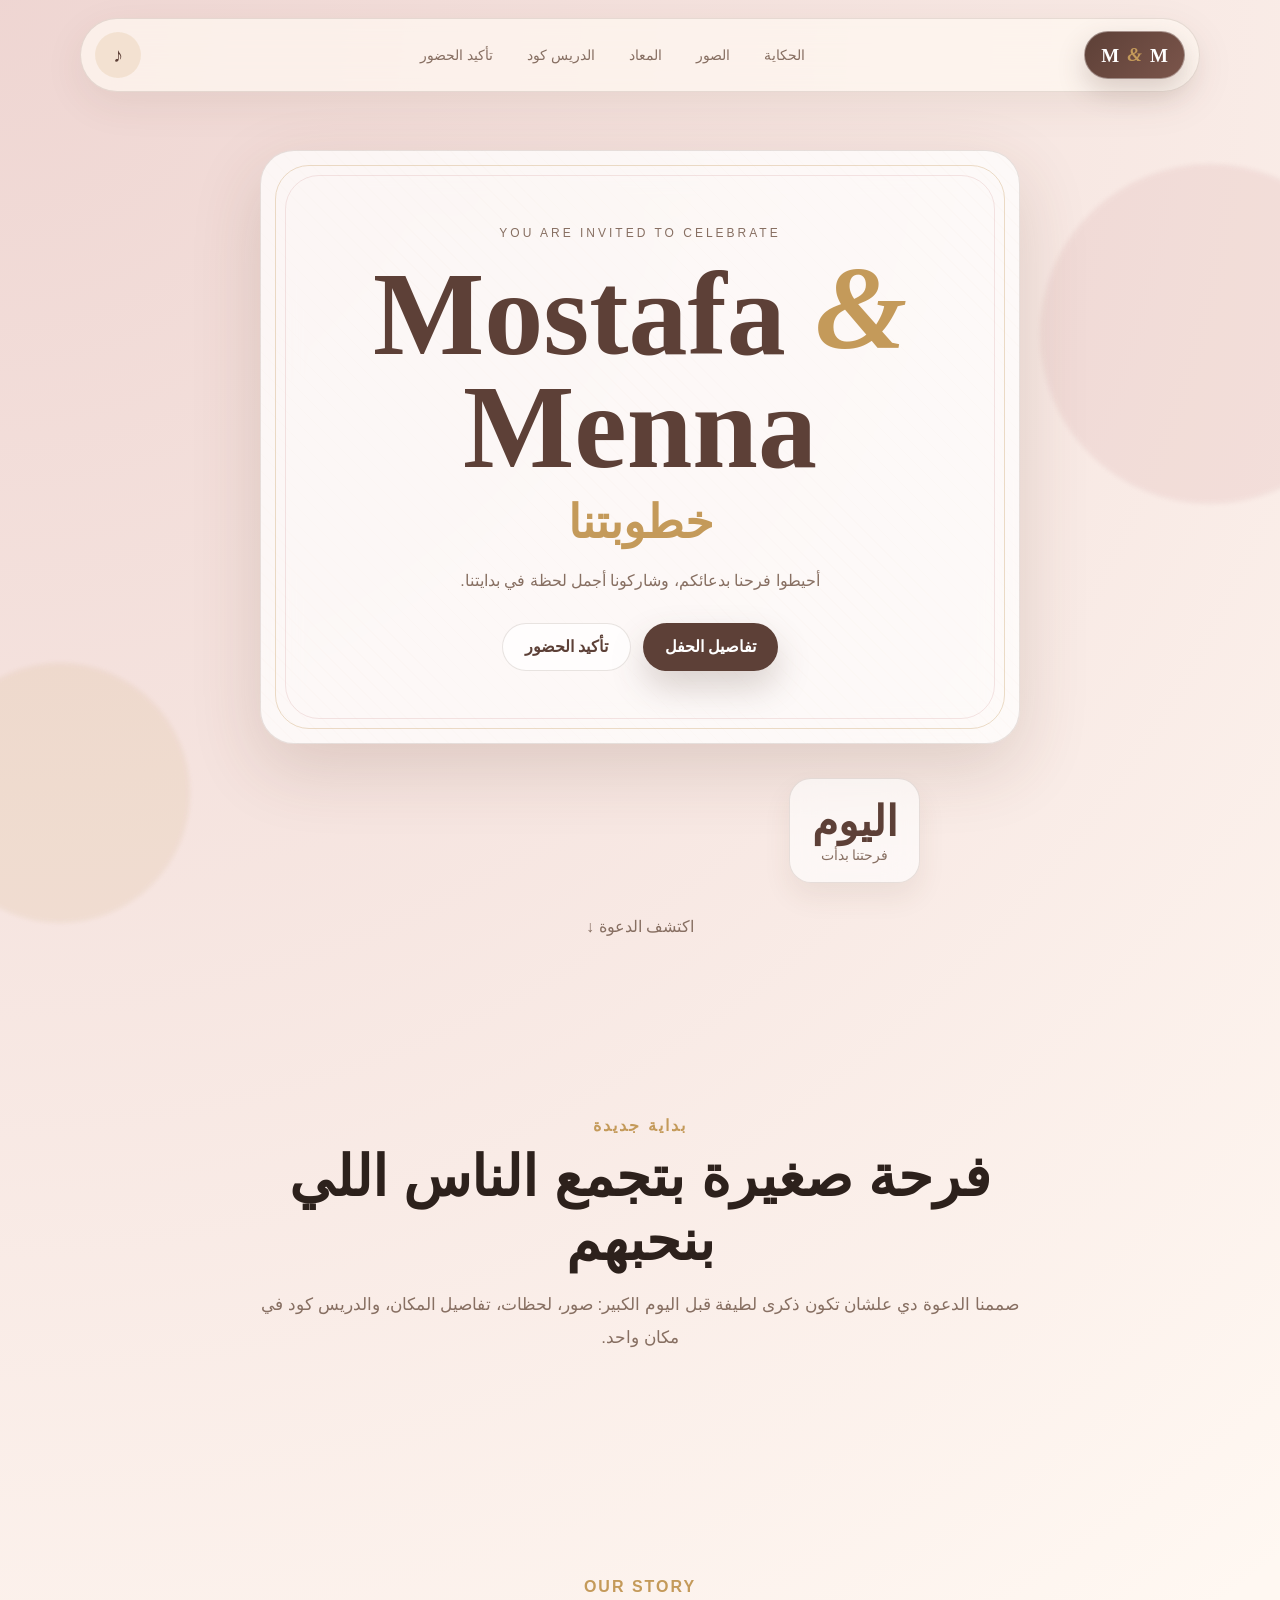
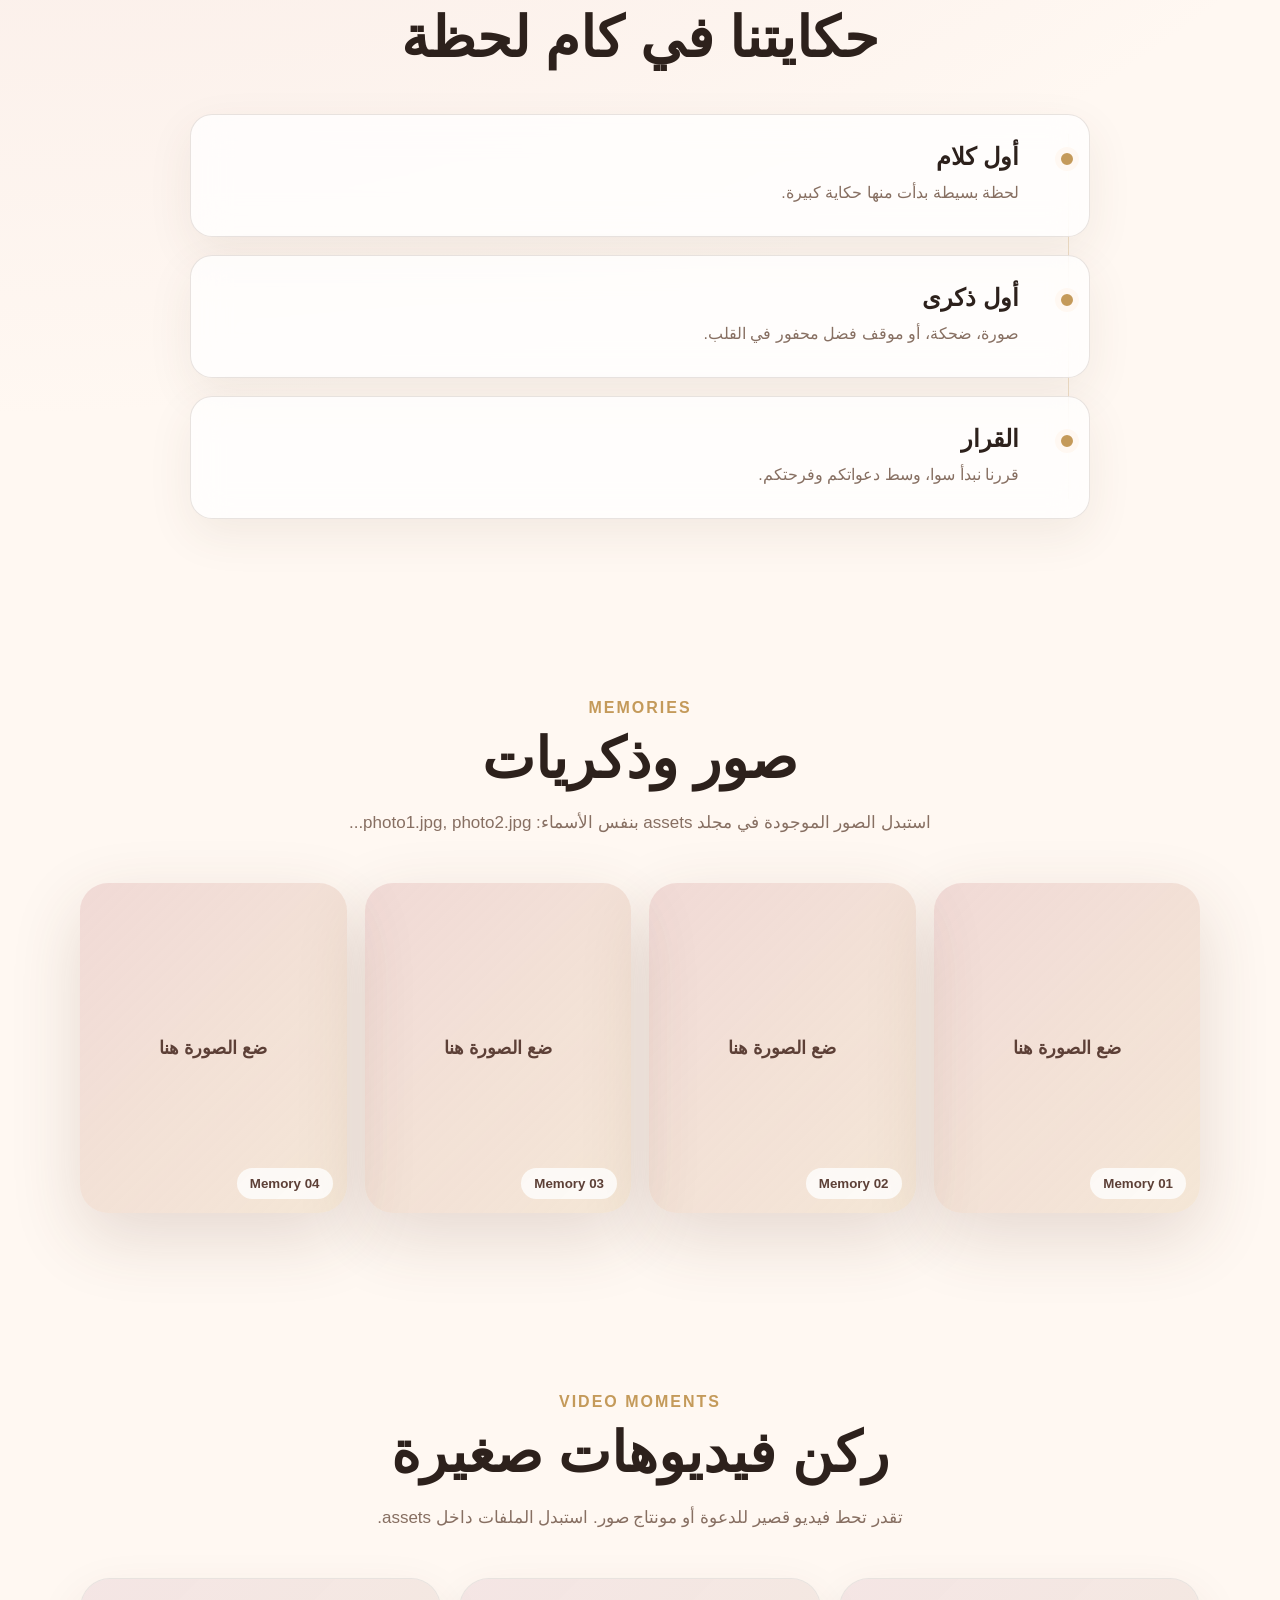
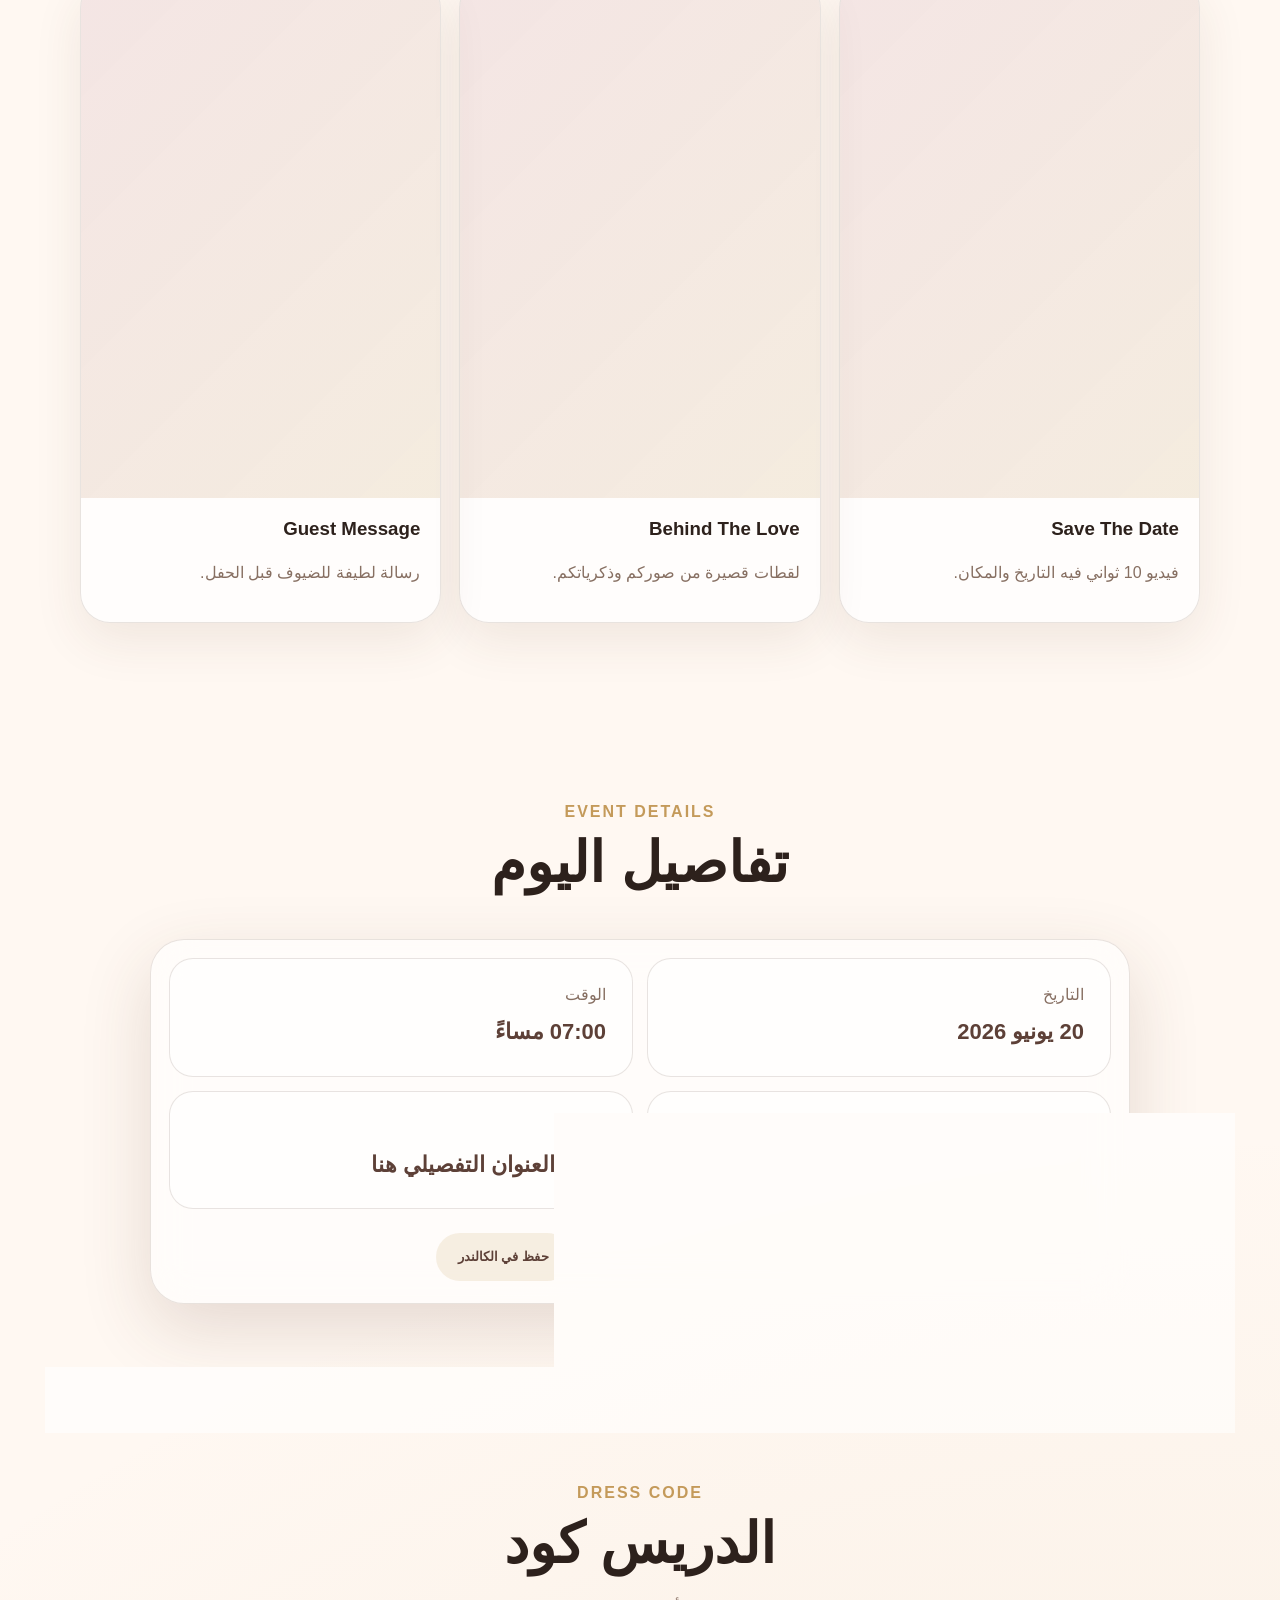
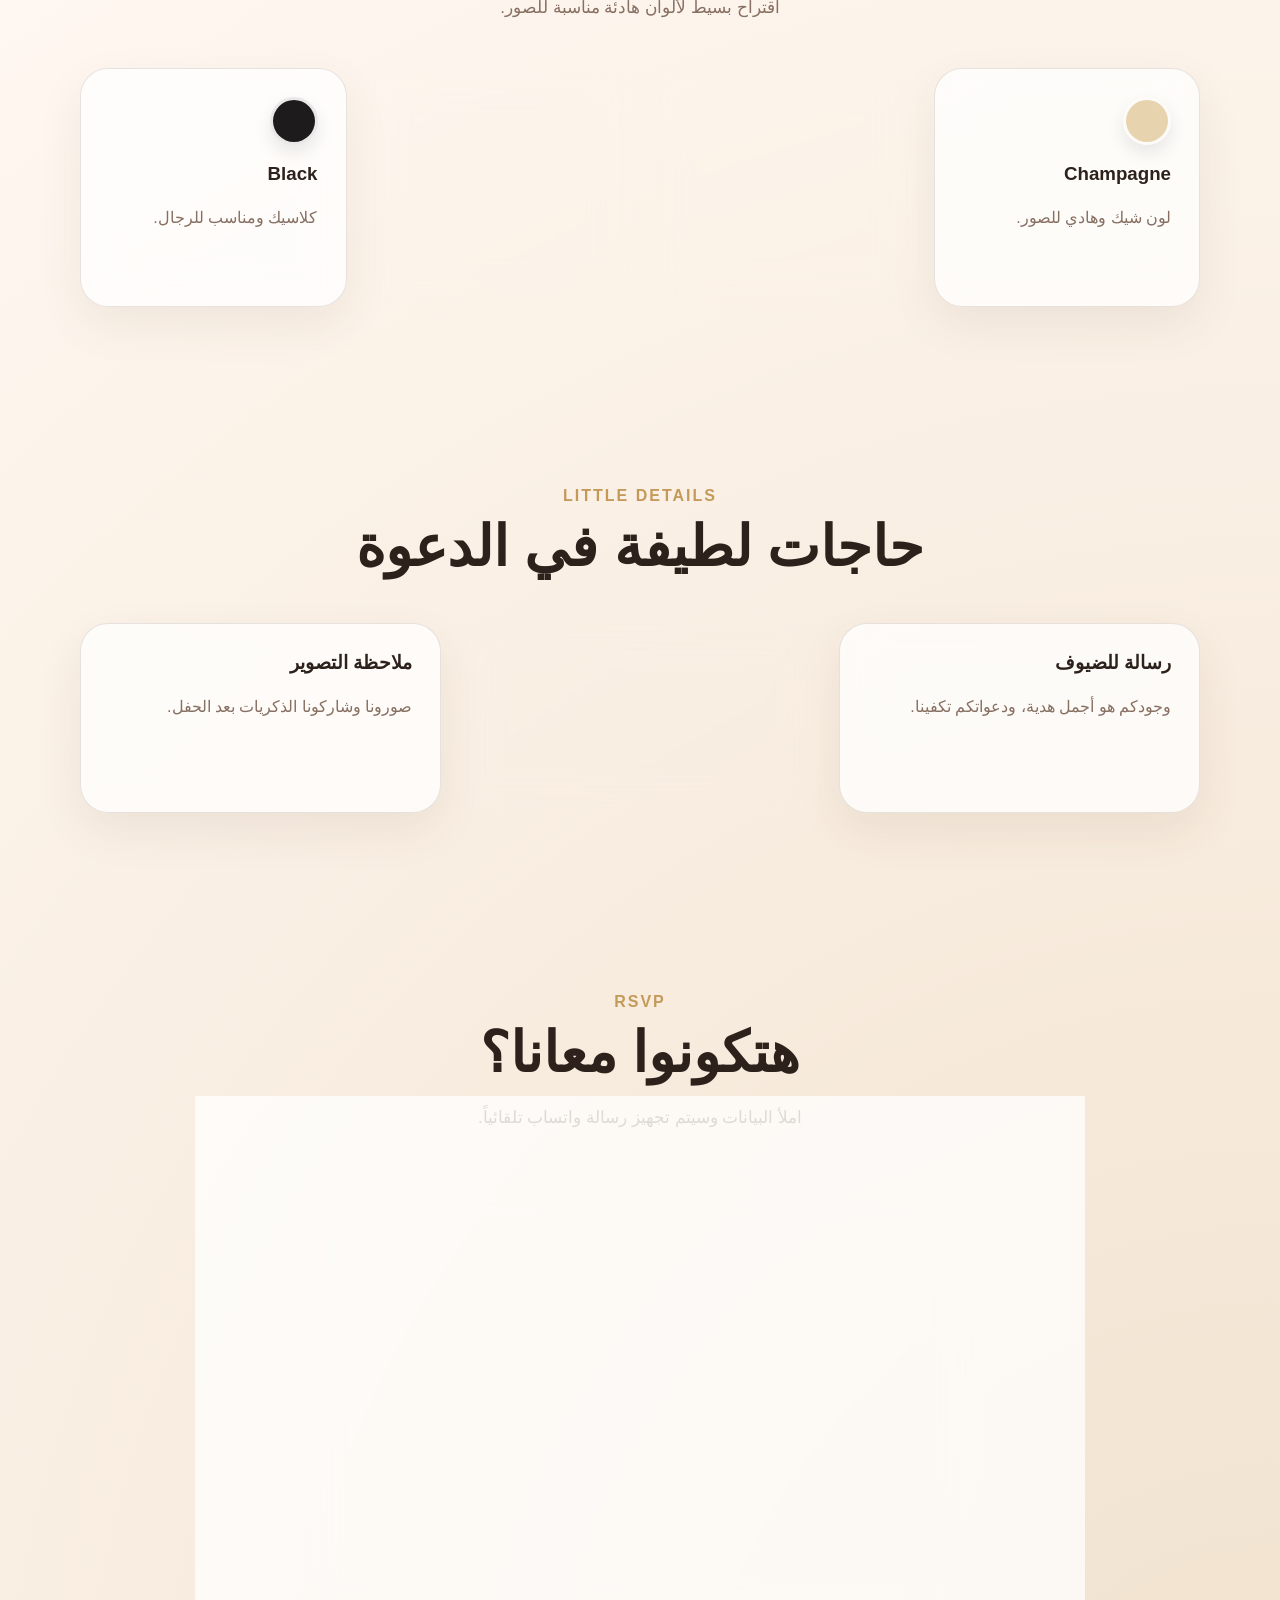
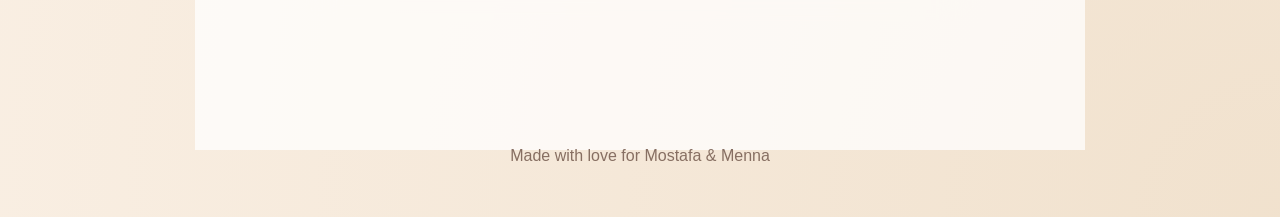
==== index.html @ 4465d6d7 "Upload engagement invitation website" ====
<!DOCTYPE html>
<html lang="ar" dir="rtl">
<head>
  <meta charset="UTF-8" />
  <meta name="viewport" content="width=device-width, initial-scale=1.0" />
  <title>دعوة خطوبة | Mostafa & Menna</title>
  <meta name="description" content="دعوة خطوبة Mostafa & Menna - شاركونا فرحتنا" />
  <link rel="stylesheet" href="style.css" />
</head>

<body>
  <div class="cursor-glow" id="cursorGlow"></div>

  <!-- Preloader -->
  <div class="preloader" id="preloader">
    <div class="ring-loader"></div>
    <p>بنجهّز الدعوة...</p>
  </div>

  <!-- Audio -->
  <audio id="bgMusic" loop>
    <source src="assets/music.mp3" type="audio/mpeg" />
  </audio>

  <!-- Floating petals/hearts container -->
  <div class="float-layer" id="floatLayer" aria-hidden="true"></div>

  <!-- Sticky Navigation -->
  <header class="topbar" id="topbar">
    <a href="#home" class="brand" aria-label="Mostafa and Menna">
      <span class="brand-initial">M</span>
      <span class="brand-amp">&</span>
      <span class="brand-initial">M</span>
    </a>
    <nav>
      <a href="#story">الحكاية</a>
      <a href="#gallery">الصور</a>
      <a href="#details">المعاد</a>
      <a href="#dress">الدريس كود</a>
      <a href="#rsvp">تأكيد الحضور</a>
    </nav>
    <button class="music-btn" id="musicBtn" title="تشغيل / إيقاف الموسيقى">♪</button>
  </header>

  <!-- Hero -->
  <main>
    <section class="hero section" id="home">
      <div class="hero-bg-orb orb-1"></div>
      <div class="hero-bg-orb orb-2"></div>

      <div class="envelope-card reveal">
        <div class="envelope-flap"></div>
        <div class="invitation-card">
          <span class="mini-label">You are invited to celebrate</span>
          <h1>
            <span>Mostafa</span>
            <em>&</em>
            <span>Menna</span>
          </h1>
          <p class="arabic-title">خطوبتنا</p>
          <p class="hero-text">أحيطوا فرحنا بدعائكم، وشاركونا أجمل لحظة في بدايتنا.</p>

          <div class="hero-actions">
            <a href="#details" class="btn primary">تفاصيل الحفل</a>
            <a href="#rsvp" class="btn ghost">تأكيد الحضور</a>
          </div>
        </div>
      </div>

      <div class="countdown reveal" id="countdown" aria-label="العد التنازلي">
        <div><strong id="days">00</strong><span>يوم</span></div>
        <div><strong id="hours">00</strong><span>ساعة</span></div>
        <div><strong id="minutes">00</strong><span>دقيقة</span></div>
        <div><strong id="seconds">00</strong><span>ثانية</span></div>
      </div>

      <a href="#story" class="scroll-down">اكتشف الدعوة ↓</a>
    </section>

    <!-- Intro -->
    <section class="section intro">
      <div class="section-head reveal">
        <span class="eyebrow">بداية جديدة</span>
        <h2>فرحة صغيرة بتجمع الناس اللي بنحبهم</h2>
        <p>
          صممنا الدعوة دي علشان تكون ذكرى لطيفة قبل اليوم الكبير:
          صور، لحظات، تفاصيل المكان، والدريس كود في مكان واحد.
        </p>
      </div>
    </section>

    <!-- Story Timeline -->
    <section class="section story" id="story">
      <div class="section-head reveal">
        <span class="eyebrow">Our Story</span>
        <h2>حكايتنا في كام لحظة</h2>
      </div>

      <div class="timeline">
        <article class="timeline-item reveal">
          <span class="dot"></span>
          <h3>أول كلام</h3>
          <p>لحظة بسيطة بدأت منها حكاية كبيرة.</p>
        </article>
        <article class="timeline-item reveal">
          <span class="dot"></span>
          <h3>أول ذكرى</h3>
          <p>صورة، ضحكة، أو موقف فضل محفور في القلب.</p>
        </article>
        <article class="timeline-item reveal">
          <span class="dot"></span>
          <h3>القرار</h3>
          <p>قررنا نبدأ سوا، وسط دعواتكم وفرحتكم.</p>
        </article>
      </div>
    </section>

    <!-- Gallery -->
    <section class="section gallery-section" id="gallery">
      <div class="section-head reveal">
        <span class="eyebrow">Memories</span>
        <h2>صور وذكريات</h2>
        <p>استبدل الصور الموجودة في مجلد assets بنفس الأسماء: photo1.jpg, photo2.jpg...</p>
      </div>

      <div class="gallery-grid">
        <button class="photo-card reveal" data-img="assets/photo1.jpg">
          <img src="assets/photo1.jpg" alt="ذكرى 1" onerror="this.parentElement.classList.add('missing-img')" />
          <span>Memory 01</span>
        </button>
        <button class="photo-card reveal" data-img="assets/photo2.jpg">
          <img src="assets/photo2.jpg" alt="ذكرى 2" onerror="this.parentElement.classList.add('missing-img')" />
          <span>Memory 02</span>
        </button>
        <button class="photo-card reveal" data-img="assets/photo3.jpg">
          <img src="assets/photo3.jpg" alt="ذكرى 3" onerror="this.parentElement.classList.add('missing-img')" />
          <span>Memory 03</span>
        </button>
        <button class="photo-card reveal" data-img="assets/photo4.jpg">
          <img src="assets/photo4.jpg" alt="ذكرى 4" onerror="this.parentElement.classList.add('missing-img')" />
          <span>Memory 04</span>
        </button>
      </div>
    </section>

    <!-- Video / Reels Ideas -->
    <section class="section reels" id="reels">
      <div class="section-head reveal">
        <span class="eyebrow">Video Moments</span>
        <h2>ركن فيديوهات صغيرة</h2>
        <p>تقدر تحط فيديو قصير للدعوة أو مونتاج صور. استبدل الملفات داخل assets.</p>
      </div>

      <div class="reel-grid">
        <div class="reel-card reveal">
          <video muted loop playsinline poster="assets/video-cover1.jpg">
            <source src="assets/video1.mp4" type="video/mp4" />
          </video>
          <div>
            <h3>Save The Date</h3>
            <p>فيديو 10 ثواني فيه التاريخ والمكان.</p>
          </div>
        </div>

        <div class="reel-card reveal">
          <video muted loop playsinline poster="assets/video-cover2.jpg">
            <source src="assets/video2.mp4" type="video/mp4" />
          </video>
          <div>
            <h3>Behind The Love</h3>
            <p>لقطات قصيرة من صوركم وذكرياتكم.</p>
          </div>
        </div>

        <div class="reel-card reveal">
          <video muted loop playsinline poster="assets/video-cover3.jpg">
            <source src="assets/video3.mp4" type="video/mp4" />
          </video>
          <div>
            <h3>Guest Message</h3>
            <p>رسالة لطيفة للضيوف قبل الحفل.</p>
          </div>
        </div>
      </div>
    </section>

    <!-- Details -->
    <section class="section details" id="details">
      <div class="section-head reveal">
        <span class="eyebrow">Event Details</span>
        <h2>تفاصيل اليوم</h2>
      </div>

      <div class="details-card reveal">
        <div class="detail-box">
          <span>التاريخ</span>
          <strong id="eventDateText">20 يونيو 2026</strong>
        </div>
        <div class="detail-box">
          <span>الوقت</span>
          <strong id="eventTimeText">07:00 مساءً</strong>
        </div>
        <div class="detail-box">
          <span>المكان</span>
          <strong id="venueText">اكتب اسم القاعة هنا</strong>
        </div>
        <div class="detail-box">
          <span>العنوان</span>
          <strong id="addressText">اكتب العنوان التفصيلي هنا</strong>
        </div>

        <div class="details-actions">
          <a class="btn primary" id="mapBtn" href="#" target="_blank" rel="noopener">افتح اللوكيشن</a>
          <button class="btn ghost" id="copyAddressBtn">نسخ العنوان</button>
          <button class="btn soft" id="calendarBtn">حفظ في الكالندر</button>
        </div>
      </div>
    </section>

    <!-- Dress Code -->
    <section class="section dress" id="dress">
      <div class="section-head reveal">
        <span class="eyebrow">Dress Code</span>
        <h2>الدريس كود</h2>
        <p>اقتراح بسيط لألوان هادئة مناسبة للصور.</p>
      </div>

      <div class="dress-grid">
        <article class="dress-card reveal">
          <span class="color-dot champagne"></span>
          <h3>Champagne</h3>
          <p>لون شيك وهادي للصور.</p>
        </article>
        <article class="dress-card reveal">
          <span class="color-dot beige"></span>
          <h3>Beige</h3>
          <p>اختيار آمن ومناسب للنهار والليل.</p>
        </article>
        <article class="dress-card reveal">
          <span class="color-dot olive"></span>
          <h3>Olive</h3>
          <p>لمسة مختلفة وراقية.</p>
        </article>
        <article class="dress-card reveal">
          <span class="color-dot black"></span>
          <h3>Black</h3>
          <p>كلاسيك ومناسب للرجال.</p>
        </article>
      </div>
    </section>

    <!-- Extra Features -->
    <section class="section features">
      <div class="section-head reveal">
        <span class="eyebrow">Little Details</span>
        <h2>حاجات لطيفة في الدعوة</h2>
      </div>

      <div class="feature-grid">
        <article class="feature-card reveal">
          <h3>رسالة للضيوف</h3>
          <p>وجودكم هو أجمل هدية، ودعواتكم تكفينا.</p>
        </article>
        <article class="feature-card reveal">
          <h3>هاشتاج اليوم</h3>
          <p>#Mostafa_Menna_Engagement</p>
        </article>
        <article class="feature-card reveal">
          <h3>ملاحظة التصوير</h3>
          <p>صورونا وشاركونا الذكريات بعد الحفل.</p>
        </article>
      </div>
    </section>

    <!-- RSVP -->
    <section class="section rsvp" id="rsvp">
      <div class="section-head reveal">
        <span class="eyebrow">RSVP</span>
        <h2>هتكونوا معانا؟</h2>
        <p>املأ البيانات وسيتم تجهيز رسالة واتساب تلقائياً.</p>
      </div>

      <form class="rsvp-form reveal" id="rsvpForm">
        <label>
          الاسم
          <input type="text" id="guestName" placeholder="اكتب اسمك" required />
        </label>

        <label>
          عدد الحضور
          <select id="guestCount">
            <option value="1">1 شخص</option>
            <option value="2">2 أشخاص</option>
            <option value="3">3 أشخاص</option>
            <option value="4">4 أشخاص</option>
            <option value="5">5 أشخاص</option>
          </select>
        </label>

        <label>
          رسالة قصيرة
          <textarea id="guestNote" placeholder="اكتب تهنئة أو ملاحظة بسيطة"></textarea>
        </label>

        <button class="btn primary wide" type="submit">تأكيد الحضور على واتساب</button>
      </form>
    </section>
  </main>

  <!-- Lightbox -->
  <div class="lightbox" id="lightbox">
    <button class="close-lightbox" id="closeLightbox">×</button>
    <img id="lightboxImg" src="" alt="صورة مكبرة" />
  </div>

  <footer>
    <p>Made with love for Mostafa & Menna</p>
  </footer>

  <script src="script.js"></script>
</body>
</html>
---- style.css ----
/* =========
  Engagement Invitation Website
  Edit colors from :root
========= */

:root {
  --bg: #fff8f2;
  --paper: rgba(255, 255, 255, 0.74);
  --paper-solid: #ffffff;
  --text: #2d211c;
  --muted: #876f62;
  --gold: #c49a5a;
  --rose: #d8a6a6;
  --deep: #5d4037;
  --line: rgba(93, 64, 55, 0.14);
  --shadow: 0 24px 70px rgba(94, 58, 37, 0.16);
  --radius-lg: 34px;
  --radius-md: 22px;
  --transition: 0.35s ease;
}

* {
  box-sizing: border-box;
}

html {
  scroll-behavior: smooth;
}

body {
  margin: 0;
  background:
    radial-gradient(circle at top left, rgba(216, 166, 166, 0.42), transparent 30%),
    radial-gradient(circle at bottom right, rgba(196, 154, 90, 0.24), transparent 34%),
    var(--bg);
  color: var(--text);
  font-family: Tahoma, Arial, sans-serif;
  min-height: 100vh;
  overflow-x: hidden;
}

body.no-scroll {
  overflow: hidden;
}

a {
  color: inherit;
  text-decoration: none;
}

button,
input,
select,
textarea {
  font-family: inherit;
}

::selection {
  background: var(--gold);
  color: white;
}

/* Cursor glow */
.cursor-glow {
  position: fixed;
  width: 260px;
  height: 260px;
  border-radius: 999px;
  background: radial-gradient(circle, rgba(196, 154, 90, 0.16), transparent 65%);
  pointer-events: none;
  z-index: 1;
  transform: translate(-50%, -50%);
  opacity: 0;
  transition: opacity 0.2s ease;
}

/* Preloader */
.preloader {
  position: fixed;
  inset: 0;
  display: grid;
  place-items: center;
  align-content: center;
  gap: 18px;
  background: var(--bg);
  z-index: 1000;
  transition: opacity 0.5s ease, visibility 0.5s ease;
}

.preloader.hide {
  opacity: 0;
  visibility: hidden;
}

.ring-loader {
  width: 74px;
  height: 74px;
  border-radius: 50%;
  border: 2px solid rgba(196, 154, 90, 0.25);
  border-top-color: var(--gold);
  animation: spin 1s linear infinite;
}

@keyframes spin {
  to { transform: rotate(360deg); }
}

/* Floating hearts */
.float-layer {
  position: fixed;
  inset: 0;
  pointer-events: none;
  overflow: hidden;
  z-index: 2;
}

.float-item {
  position: absolute;
  top: -40px;
  opacity: 0.7;
  animation: floatDown linear forwards;
}

@keyframes floatDown {
  to {
    transform: translateY(calc(100vh + 80px)) rotate(360deg);
    opacity: 0;
  }
}

/* Top bar */
.topbar {
  position: fixed;
  top: 18px;
  left: 50%;
  width: min(1120px, calc(100% - 28px));
  transform: translateX(-50%);
  z-index: 50;
  display: flex;
  align-items: center;
  justify-content: space-between;
  gap: 14px;
  padding: 12px 14px;
  border: 1px solid var(--line);
  border-radius: 999px;
  background: rgba(255, 248, 242, 0.72);
  backdrop-filter: blur(18px);
  box-shadow: 0 12px 40px rgba(94, 58, 37, 0.08);
}

.brand {
  min-width: 92px;
  height: 48px;
  padding: 0 16px;
  border-radius: 999px;
  display: inline-flex;
  align-items: center;
  justify-content: center;
  gap: 8px;
  background: linear-gradient(135deg, var(--deep), #7b554b);
  color: white;
  font-family: Georgia, "Times New Roman", serif;
  font-weight: 800;
  font-size: 19px;
  letter-spacing: 0;
  line-height: 1;
  white-space: nowrap;
  box-shadow: 0 12px 28px rgba(93, 64, 55, 0.22);
  border: 1px solid rgba(255, 255, 255, 0.38);
}

.brand:hover {
  transform: translateY(-2px);
  box-shadow: 0 16px 34px rgba(93, 64, 55, 0.28);
}

.brand-amp {
  color: var(--gold);
  font-style: italic;
  transform: translateY(-1px);
}

.brand-initial {
  display: inline-block;
}

.topbar nav {
  display: flex;
  align-items: center;
  gap: 6px;
}

.topbar nav a {
  padding: 10px 14px;
  border-radius: 999px;
  color: var(--muted);
  font-size: 14px;
  transition: var(--transition);
}

.topbar nav a:hover {
  color: var(--text);
  background: rgba(255, 255, 255, 0.7);
}

.music-btn {
  width: 46px;
  height: 46px;
  border: 0;
  border-radius: 50%;
  cursor: pointer;
  background: rgba(196, 154, 90, 0.16);
  color: var(--deep);
  font-size: 20px;
  transition: var(--transition);
}

.music-btn.playing {
  background: var(--gold);
  color: white;
  animation: pulse 1.4s infinite;
}

@keyframes pulse {
  50% { transform: scale(1.06); }
}

/* General sections */
.section {
  position: relative;
  z-index: 3;
  padding: 90px 20px;
}

.section-head {
  max-width: 760px;
  margin: 0 auto 44px;
  text-align: center;
}

.eyebrow {
  display: inline-block;
  color: var(--gold);
  font-weight: 700;
  letter-spacing: 2px;
  text-transform: uppercase;
  margin-bottom: 10px;
}

h1, h2, h3, p {
  margin-top: 0;
}

h2 {
  font-size: clamp(30px, 5vw, 56px);
  line-height: 1.15;
  margin-bottom: 16px;
}

.section-head p {
  color: var(--muted);
  line-height: 1.9;
  font-size: 17px;
}

/* Buttons */
.btn {
  border: 0;
  cursor: pointer;
  display: inline-flex;
  align-items: center;
  justify-content: center;
  min-height: 48px;
  padding: 13px 22px;
  border-radius: 999px;
  font-weight: 700;
  transition: transform var(--transition), box-shadow var(--transition), background var(--transition);
}

.btn:hover {
  transform: translateY(-3px);
}

.btn.primary {
  background: var(--deep);
  color: white;
  box-shadow: 0 16px 34px rgba(93, 64, 55, 0.22);
}

.btn.ghost {
  background: rgba(255, 255, 255, 0.72);
  color: var(--deep);
  border: 1px solid var(--line);
}

.btn.soft {
  background: rgba(196, 154, 90, 0.15);
  color: var(--deep);
}

.btn.wide {
  width: 100%;
}

/* Hero */
.hero {
  min-height: 100vh;
  display: grid;
  place-items: center;
  align-content: center;
  gap: 34px;
  padding-top: 150px;
  overflow: hidden;
}

.hero-bg-orb {
  position: absolute;
  border-radius: 999px;
  filter: blur(2px);
  opacity: 0.55;
}

.orb-1 {
  width: 340px;
  height: 340px;
  background: rgba(216, 166, 166, 0.35);
  top: 16%;
  right: -100px;
  animation: drift 8s ease-in-out infinite;
}

.orb-2 {
  width: 260px;
  height: 260px;
  background: rgba(196, 154, 90, 0.2);
  bottom: 10%;
  left: -70px;
  animation: drift 9s ease-in-out infinite reverse;
}

@keyframes drift {
  50% { transform: translate(24px, -20px); }
}

.envelope-card {
  width: min(760px, 94vw);
  position: relative;
  perspective: 1200px;
}

.envelope-flap {
  position: absolute;
  top: -52px;
  left: 50%;
  width: 72%;
  height: 120px;
  transform: translateX(-50%) rotateX(68deg);
  transform-origin: bottom;
  background: linear-gradient(135deg, #ead1b0, #fff4e6);
  clip-path: polygon(0 0, 100% 0, 50% 100%);
  opacity: 0.7;
  animation: flapOpen 1.3s ease both 0.6s;
}

@keyframes flapOpen {
  from { transform: translateX(-50%) rotateX(0); }
  to { transform: translateX(-50%) rotateX(68deg); }
}

.invitation-card {
  position: relative;
  text-align: center;
  padding: clamp(34px, 7vw, 72px);
  border: 1px solid var(--line);
  border-radius: var(--radius-lg);
  background:
    linear-gradient(rgba(255,255,255,.74), rgba(255,255,255,.74)),
    repeating-linear-gradient(45deg, rgba(196,154,90,.08) 0 1px, transparent 1px 12px);
  box-shadow: var(--shadow);
  backdrop-filter: blur(18px);
  overflow: hidden;
}

.invitation-card::before,
.invitation-card::after {
  content: "";
  position: absolute;
  border: 1px solid rgba(196, 154, 90, 0.32);
  border-radius: inherit;
  inset: 14px;
  pointer-events: none;
}

.invitation-card::after {
  inset: 24px;
  border-color: rgba(216, 166, 166, 0.28);
}

.mini-label {
  display: inline-block;
  color: var(--muted);
  letter-spacing: 3px;
  text-transform: uppercase;
  font-size: 12px;
  margin-bottom: 18px;
}

.invitation-card h1 {
  direction: ltr;
  font-family: Georgia, "Times New Roman", serif;
  font-size: clamp(54px, 11vw, 118px);
  line-height: 0.96;
  margin-bottom: 10px;
  color: var(--deep);
}

.invitation-card h1 em {
  display: inline-block;
  color: var(--gold);
  font-style: italic;
  transform: translateY(-6px);
}

.arabic-title {
  color: var(--gold);
  font-size: clamp(28px, 5vw, 46px);
  font-weight: 700;
  margin-bottom: 16px;
}

.hero-text {
  max-width: 520px;
  margin: 0 auto 26px;
  color: var(--muted);
  line-height: 2;
}

.hero-actions,
.details-actions {
  display: flex;
  flex-wrap: wrap;
  justify-content: center;
  gap: 12px;
}

/* Countdown */
.countdown {
  display: grid;
  grid-template-columns: repeat(4, minmax(76px, 1fr));
  gap: 12px;
  width: min(560px, 94vw);
}

.countdown div {
  text-align: center;
  padding: 18px 10px;
  border: 1px solid var(--line);
  border-radius: 22px;
  background: rgba(255, 255, 255, 0.62);
  backdrop-filter: blur(16px);
  box-shadow: 0 14px 28px rgba(94, 58, 37, 0.08);
}

.countdown strong {
  display: block;
  font-size: clamp(26px, 5vw, 42px);
  color: var(--deep);
}

.countdown span {
  color: var(--muted);
  font-size: 14px;
}

.scroll-down {
  color: var(--muted);
  animation: bounce 1.8s infinite;
}

@keyframes bounce {
  50% { transform: translateY(7px); }
}

/* Timeline */
.timeline {
  position: relative;
  width: min(900px, 94vw);
  margin: auto;
  display: grid;
  gap: 18px;
}

.timeline::before {
  content: "";
  position: absolute;
  right: 21px;
  top: 20px;
  bottom: 20px;
  width: 1px;
  background: rgba(196, 154, 90, 0.28);
}

.timeline-item {
  position: relative;
  padding: 28px 70px 28px 28px;
  background: var(--paper);
  border: 1px solid var(--line);
  border-radius: var(--radius-md);
  box-shadow: 0 16px 46px rgba(94, 58, 37, 0.08);
  backdrop-filter: blur(18px);
}

.timeline-item .dot {
  position: absolute;
  right: 10px;
  top: 32px;
  width: 24px;
  height: 24px;
  background: var(--gold);
  border: 6px solid var(--bg);
  border-radius: 999px;
}

.timeline-item h3 {
  font-size: 24px;
  margin-bottom: 8px;
}

.timeline-item p {
  color: var(--muted);
  line-height: 1.8;
  margin-bottom: 0;
}

/* Gallery */
.gallery-grid,
.dress-grid,
.feature-grid,
.reel-grid {
  width: min(1120px, 94vw);
  margin: auto;
  display: grid;
  gap: 18px;
}

.gallery-grid {
  grid-template-columns: repeat(4, 1fr);
}

.photo-card {
  height: 330px;
  position: relative;
  border: 0;
  cursor: pointer;
  border-radius: 28px;
  overflow: hidden;
  background: linear-gradient(135deg, rgba(216,166,166,.36), rgba(196,154,90,.18));
  box-shadow: var(--shadow);
  transform: rotate(var(--r, 0deg));
  transition: var(--transition);
}

.photo-card:nth-child(1) { --r: -1.5deg; }
.photo-card:nth-child(2) { --r: 1.2deg; }
.photo-card:nth-child(3) { --r: -0.8deg; }
.photo-card:nth-child(4) { --r: 1.4deg; }

.photo-card:hover {
  transform: translateY(-8px) rotate(0);
}

.photo-card img {
  width: 100%;
  height: 100%;
  object-fit: cover;
}

.photo-card.missing-img::before {
  content: "ضع الصورة هنا";
  position: absolute;
  inset: 0;
  display: grid;
  place-items: center;
  color: var(--deep);
  font-weight: 700;
  font-size: 18px;
}

.photo-card.missing-img img {
  opacity: 0;
}

.photo-card span {
  position: absolute;
  right: 14px;
  bottom: 14px;
  padding: 8px 13px;
  border-radius: 999px;
  background: rgba(255, 255, 255, 0.76);
  color: var(--deep);
  font-weight: 700;
}

/* Reels */
.reel-grid {
  grid-template-columns: repeat(3, 1fr);
}

.reel-card {
  overflow: hidden;
  border: 1px solid var(--line);
  border-radius: 30px;
  background: var(--paper);
  box-shadow: 0 18px 50px rgba(94, 58, 37, 0.09);
}

.reel-card video {
  width: 100%;
  aspect-ratio: 9 / 13;
  object-fit: cover;
  display: block;
  background: linear-gradient(135deg, rgba(216,166,166,.28), rgba(196,154,90,.18));
}

.reel-card div {
  padding: 20px;
}

.reel-card p {
  color: var(--muted);
  line-height: 1.7;
}

/* Details */
.details-card {
  width: min(980px, 94vw);
  margin: auto;
  display: grid;
  grid-template-columns: repeat(2, 1fr);
  gap: 14px;
  padding: 18px;
  background: rgba(255,255,255,.58);
  border: 1px solid var(--line);
  border-radius: var(--radius-lg);
  box-shadow: var(--shadow);
  backdrop-filter: blur(20px);
}

.detail-box {
  padding: 26px;
  border-radius: 24px;
  background: rgba(255,255,255,.64);
  border: 1px solid var(--line);
}

.detail-box span {
  display: block;
  color: var(--muted);
  margin-bottom: 10px;
}

.detail-box strong {
  font-size: 22px;
  color: var(--deep);
  line-height: 1.6;
}

.details-actions {
  grid-column: 1 / -1;
  padding: 10px 0 4px;
}

/* Dress + Features */
.dress-grid,
.feature-grid {
  grid-template-columns: repeat(4, 1fr);
}

.feature-grid {
  grid-template-columns: repeat(3, 1fr);
}

.dress-card,
.feature-card {
  min-height: 190px;
  padding: 28px;
  border: 1px solid var(--line);
  border-radius: 28px;
  background: var(--paper);
  box-shadow: 0 18px 46px rgba(94, 58, 37, 0.08);
  backdrop-filter: blur(18px);
}

.color-dot {
  display: block;
  width: 48px;
  height: 48px;
  border-radius: 999px;
  margin-bottom: 18px;
  border: 3px solid rgba(255,255,255,.9);
  box-shadow: 0 8px 18px rgba(0,0,0,.09);
}

.champagne { background: #e7d3ad; }
.beige { background: #d7c2a4; }
.olive { background: #8b8d64; }
.black { background: #1d1b1b; }

.dress-card p,
.feature-card p {
  color: var(--muted);
  line-height: 1.8;
}

/* RSVP */
.rsvp-form {
  width: min(680px, 94vw);
  margin: auto;
  padding: 24px;
  border-radius: var(--radius-lg);
  background: var(--paper);
  border: 1px solid var(--line);
  box-shadow: var(--shadow);
  backdrop-filter: blur(18px);
  display: grid;
  gap: 16px;
}

.rsvp-form label {
  color: var(--deep);
  font-weight: 700;
}

.rsvp-form input,
.rsvp-form select,
.rsvp-form textarea {
  width: 100%;
  margin-top: 10px;
  border: 1px solid var(--line);
  background: rgba(255,255,255,.76);
  border-radius: 18px;
  padding: 15px 16px;
  outline: none;
  color: var(--text);
  transition: var(--transition);
}

.rsvp-form textarea {
  min-height: 110px;
  resize: vertical;
}

.rsvp-form input:focus,
.rsvp-form select:focus,
.rsvp-form textarea:focus {
  border-color: rgba(196, 154, 90, 0.7);
  box-shadow: 0 0 0 4px rgba(196, 154, 90, 0.12);
}

/* Lightbox */
.lightbox {
  position: fixed;
  inset: 0;
  display: none;
  place-items: center;
  z-index: 999;
  background: rgba(25, 18, 15, 0.78);
  padding: 24px;
}

.lightbox.show {
  display: grid;
}

.lightbox img {
  max-width: min(900px, 94vw);
  max-height: 84vh;
  border-radius: 22px;
  box-shadow: 0 30px 80px rgba(0,0,0,.35);
}

.close-lightbox {
  position: absolute;
  top: 24px;
  left: 24px;
  width: 48px;
  height: 48px;
  border: 0;
  border-radius: 50%;
  background: white;
  color: var(--deep);
  font-size: 32px;
  cursor: pointer;
}

/* Reveal animation */
.reveal {
  opacity: 0;
  transform: translateY(34px);
  transition: opacity 0.8s ease, transform 0.8s ease;
}

.reveal.visible {
  opacity: 1;
  transform: translateY(0);
}

footer {
  position: relative;
  z-index: 3;
  text-align: center;
  padding: 36px 20px;
  color: var(--muted);
}

/* Responsive */
@media (max-width: 900px) {
  .topbar nav {
    display: none;
  }

  .gallery-grid,
  .reel-grid,
  .dress-grid,
  .feature-grid {
    grid-template-columns: repeat(2, 1fr);
  }

  .details-card {
    grid-template-columns: 1fr;
  }
}

@media (max-width: 560px) {
  .section {
    padding: 74px 16px;
  }

  .hero {
    padding-top: 130px;
  }

  .invitation-card {
    padding: 38px 22px;
  }

  .countdown {
    grid-template-columns: repeat(2, 1fr);
  }

  .gallery-grid,
  .reel-grid,
  .dress-grid,
  .feature-grid {
    grid-template-columns: 1fr;
  }

  .photo-card {
    height: 300px;
  }

  .details-actions,
  .hero-actions {
    flex-direction: column;
  }

  .btn {
    width: 100%;
  }

  .brand {
    min-width: 78px;
    height: 44px;
    font-size: 17px;
    padding: 0 13px;
  }

  .cursor-glow {
    display: none;
  }
}
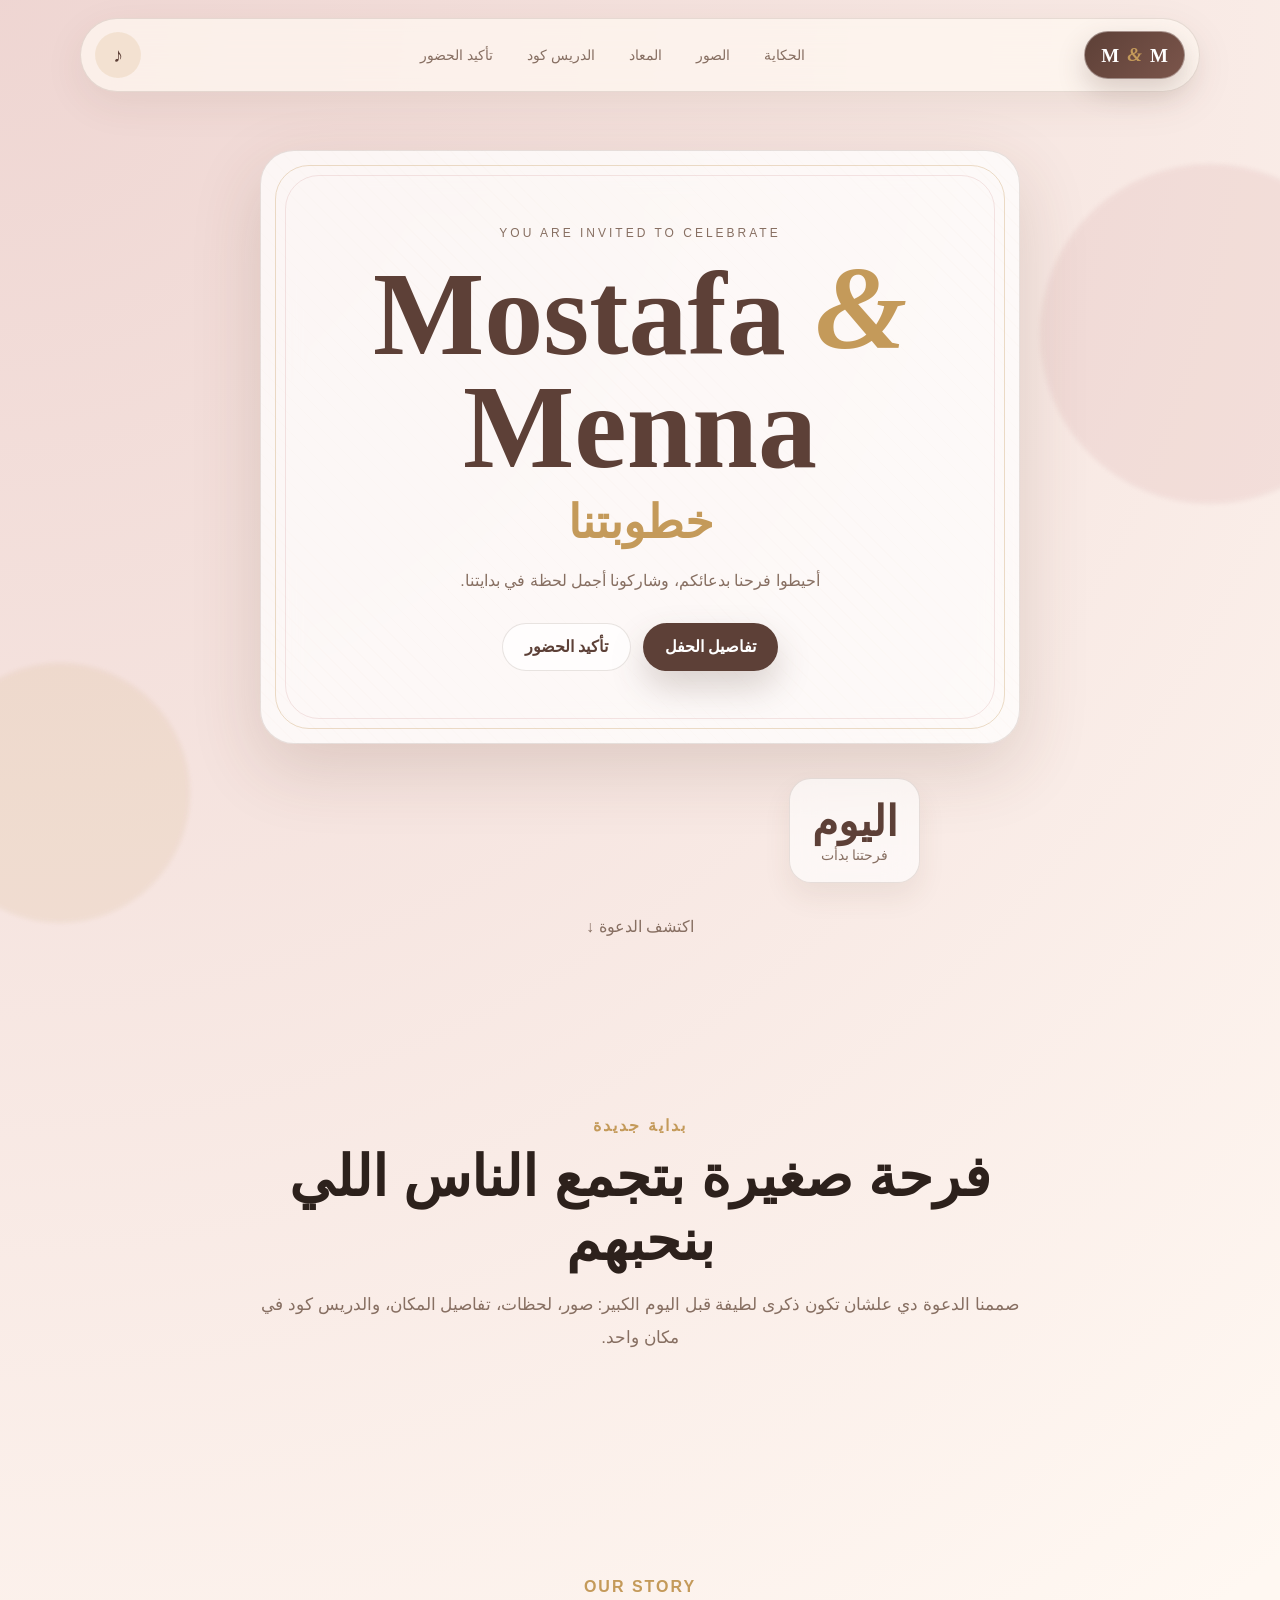
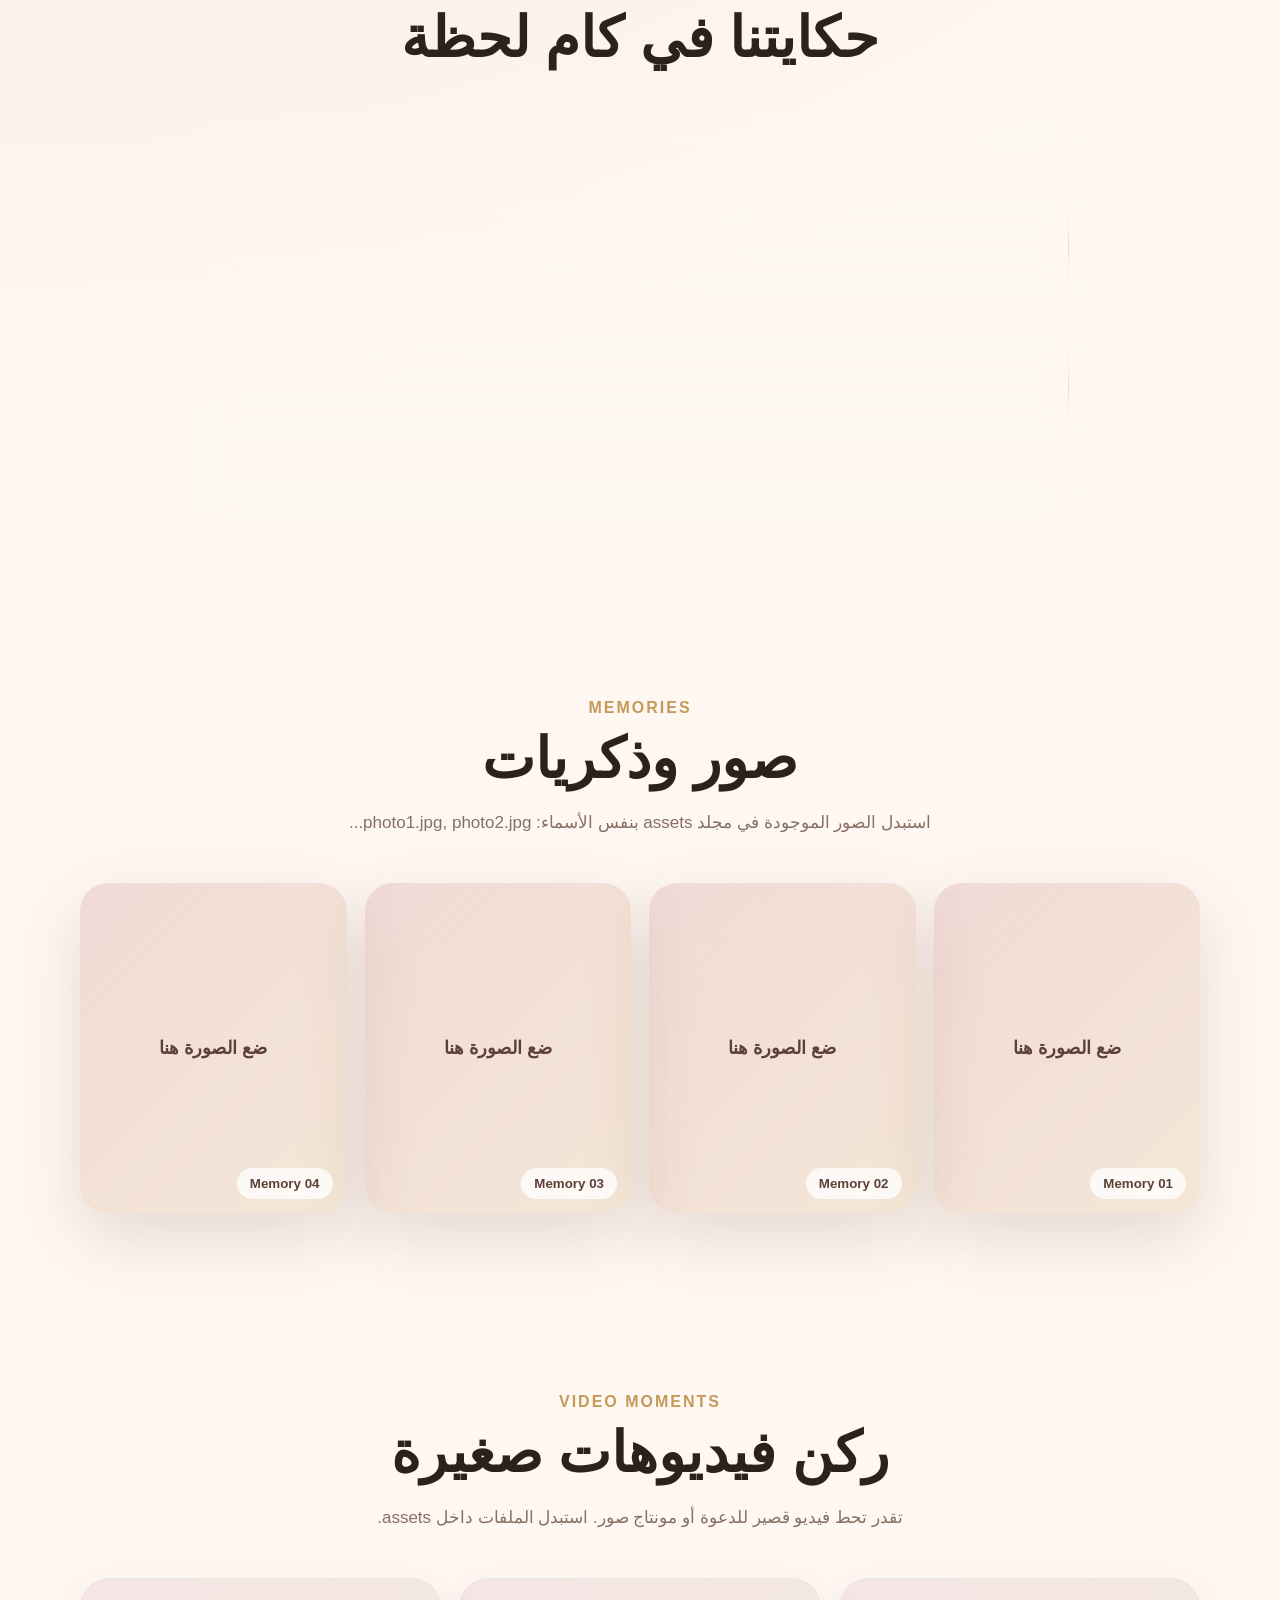
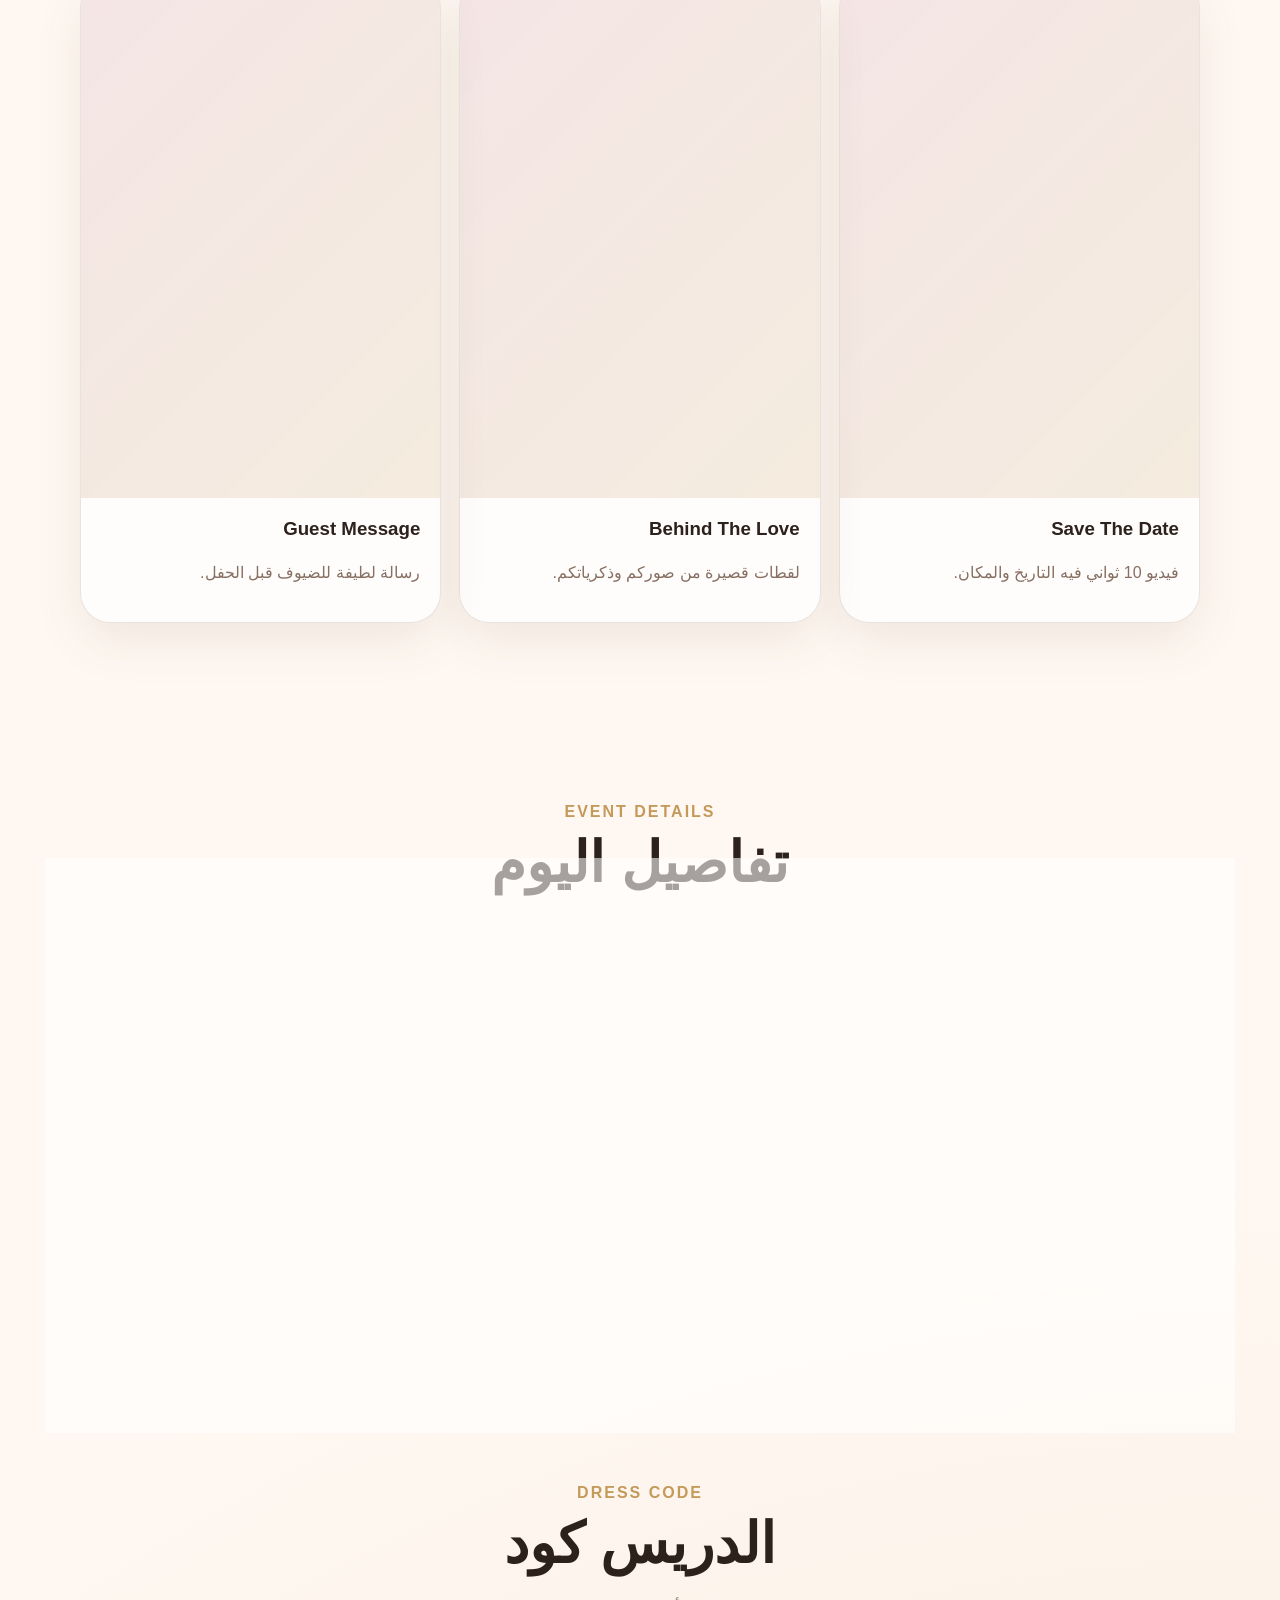
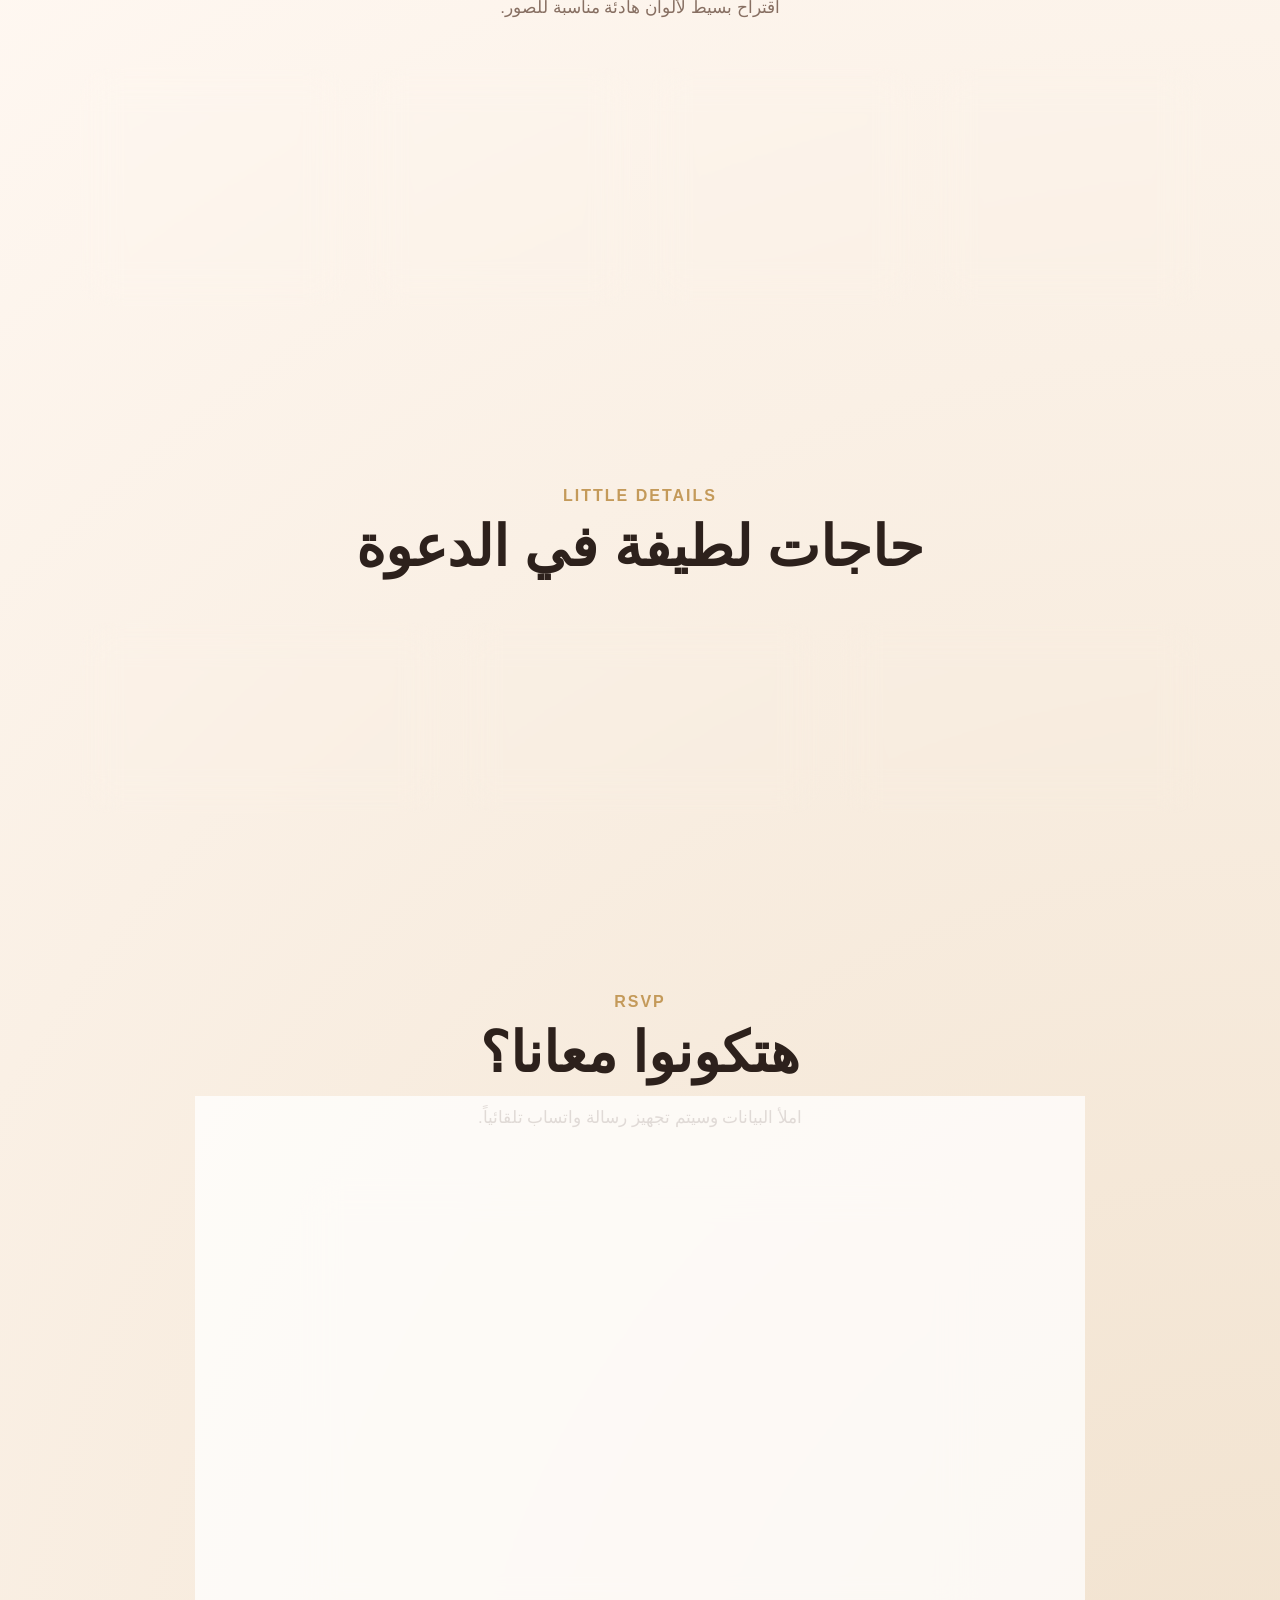
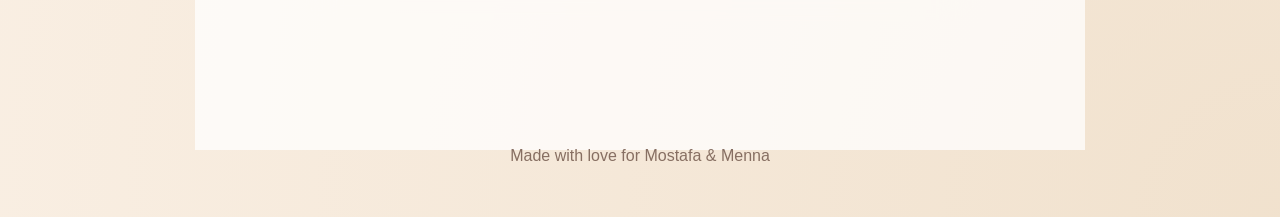
==== commit 15c03065: "add music" ====
--- a/index.html
+++ b/index.html
@@ -1,322 +1,363 @@
-<!DOCTYPE html>
+<!doctype html>
 <html lang="ar" dir="rtl">
-<head>
-  <meta charset="UTF-8" />
-  <meta name="viewport" content="width=device-width, initial-scale=1.0" />
-  <title>دعوة خطوبة | Mostafa & Menna</title>
-  <meta name="description" content="دعوة خطوبة Mostafa & Menna - شاركونا فرحتنا" />
-  <link rel="stylesheet" href="style.css" />
-</head>
-
-<body>
-  <div class="cursor-glow" id="cursorGlow"></div>
-
-  <!-- Preloader -->
-  <div class="preloader" id="preloader">
-    <div class="ring-loader"></div>
-    <p>بنجهّز الدعوة...</p>
-  </div>
-
-  <!-- Audio -->
-  <audio id="bgMusic" loop>
-    <source src="assets/music.mp3" type="audio/mpeg" />
-  </audio>
-
-  <!-- Floating petals/hearts container -->
-  <div class="float-layer" id="floatLayer" aria-hidden="true"></div>
-
-  <!-- Sticky Navigation -->
-  <header class="topbar" id="topbar">
-    <a href="#home" class="brand" aria-label="Mostafa and Menna">
-      <span class="brand-initial">M</span>
-      <span class="brand-amp">&</span>
-      <span class="brand-initial">M</span>
-    </a>
-    <nav>
-      <a href="#story">الحكاية</a>
-      <a href="#gallery">الصور</a>
-      <a href="#details">المعاد</a>
-      <a href="#dress">الدريس كود</a>
-      <a href="#rsvp">تأكيد الحضور</a>
-    </nav>
-    <button class="music-btn" id="musicBtn" title="تشغيل / إيقاف الموسيقى">♪</button>
-  </header>
-
-  <!-- Hero -->
-  <main>
-    <section class="hero section" id="home">
-      <div class="hero-bg-orb orb-1"></div>
-      <div class="hero-bg-orb orb-2"></div>
-
-      <div class="envelope-card reveal">
-        <div class="envelope-flap"></div>
-        <div class="invitation-card">
-          <span class="mini-label">You are invited to celebrate</span>
-          <h1>
-            <span>Mostafa</span>
-            <em>&</em>
-            <span>Menna</span>
-          </h1>
-          <p class="arabic-title">خطوبتنا</p>
-          <p class="hero-text">أحيطوا فرحنا بدعائكم، وشاركونا أجمل لحظة في بدايتنا.</p>
-
-          <div class="hero-actions">
-            <a href="#details" class="btn primary">تفاصيل الحفل</a>
-            <a href="#rsvp" class="btn ghost">تأكيد الحضور</a>
-          </div>
-        </div>
-      </div>
-
-      <div class="countdown reveal" id="countdown" aria-label="العد التنازلي">
-        <div><strong id="days">00</strong><span>يوم</span></div>
-        <div><strong id="hours">00</strong><span>ساعة</span></div>
-        <div><strong id="minutes">00</strong><span>دقيقة</span></div>
-        <div><strong id="seconds">00</strong><span>ثانية</span></div>
-      </div>
-
-      <a href="#story" class="scroll-down">اكتشف الدعوة ↓</a>
-    </section>
-
-    <!-- Intro -->
-    <section class="section intro">
-      <div class="section-head reveal">
-        <span class="eyebrow">بداية جديدة</span>
-        <h2>فرحة صغيرة بتجمع الناس اللي بنحبهم</h2>
-        <p>
-          صممنا الدعوة دي علشان تكون ذكرى لطيفة قبل اليوم الكبير:
-          صور، لحظات، تفاصيل المكان، والدريس كود في مكان واحد.
-        </p>
-      </div>
-    </section>
-
-    <!-- Story Timeline -->
-    <section class="section story" id="story">
-      <div class="section-head reveal">
-        <span class="eyebrow">Our Story</span>
-        <h2>حكايتنا في كام لحظة</h2>
-      </div>
-
-      <div class="timeline">
-        <article class="timeline-item reveal">
-          <span class="dot"></span>
-          <h3>أول كلام</h3>
-          <p>لحظة بسيطة بدأت منها حكاية كبيرة.</p>
-        </article>
-        <article class="timeline-item reveal">
-          <span class="dot"></span>
-          <h3>أول ذكرى</h3>
-          <p>صورة، ضحكة، أو موقف فضل محفور في القلب.</p>
-        </article>
-        <article class="timeline-item reveal">
-          <span class="dot"></span>
-          <h3>القرار</h3>
-          <p>قررنا نبدأ سوا، وسط دعواتكم وفرحتكم.</p>
-        </article>
-      </div>
-    </section>
-
-    <!-- Gallery -->
-    <section class="section gallery-section" id="gallery">
-      <div class="section-head reveal">
-        <span class="eyebrow">Memories</span>
-        <h2>صور وذكريات</h2>
-        <p>استبدل الصور الموجودة في مجلد assets بنفس الأسماء: photo1.jpg, photo2.jpg...</p>
-      </div>
-
-      <div class="gallery-grid">
-        <button class="photo-card reveal" data-img="assets/photo1.jpg">
-          <img src="assets/photo1.jpg" alt="ذكرى 1" onerror="this.parentElement.classList.add('missing-img')" />
-          <span>Memory 01</span>
-        </button>
-        <button class="photo-card reveal" data-img="assets/photo2.jpg">
-          <img src="assets/photo2.jpg" alt="ذكرى 2" onerror="this.parentElement.classList.add('missing-img')" />
-          <span>Memory 02</span>
-        </button>
-        <button class="photo-card reveal" data-img="assets/photo3.jpg">
-          <img src="assets/photo3.jpg" alt="ذكرى 3" onerror="this.parentElement.classList.add('missing-img')" />
-          <span>Memory 03</span>
-        </button>
-        <button class="photo-card reveal" data-img="assets/photo4.jpg">
-          <img src="assets/photo4.jpg" alt="ذكرى 4" onerror="this.parentElement.classList.add('missing-img')" />
-          <span>Memory 04</span>
-        </button>
-      </div>
-    </section>
-
-    <!-- Video / Reels Ideas -->
-    <section class="section reels" id="reels">
-      <div class="section-head reveal">
-        <span class="eyebrow">Video Moments</span>
-        <h2>ركن فيديوهات صغيرة</h2>
-        <p>تقدر تحط فيديو قصير للدعوة أو مونتاج صور. استبدل الملفات داخل assets.</p>
-      </div>
-
-      <div class="reel-grid">
-        <div class="reel-card reveal">
-          <video muted loop playsinline poster="assets/video-cover1.jpg">
-            <source src="assets/video1.mp4" type="video/mp4" />
-          </video>
-          <div>
-            <h3>Save The Date</h3>
-            <p>فيديو 10 ثواني فيه التاريخ والمكان.</p>
-          </div>
-        </div>
-
-        <div class="reel-card reveal">
-          <video muted loop playsinline poster="assets/video-cover2.jpg">
-            <source src="assets/video2.mp4" type="video/mp4" />
-          </video>
-          <div>
-            <h3>Behind The Love</h3>
-            <p>لقطات قصيرة من صوركم وذكرياتكم.</p>
-          </div>
-        </div>
-
-        <div class="reel-card reveal">
-          <video muted loop playsinline poster="assets/video-cover3.jpg">
-            <source src="assets/video3.mp4" type="video/mp4" />
-          </video>
-          <div>
-            <h3>Guest Message</h3>
-            <p>رسالة لطيفة للضيوف قبل الحفل.</p>
-          </div>
-        </div>
-      </div>
-    </section>
-
-    <!-- Details -->
-    <section class="section details" id="details">
-      <div class="section-head reveal">
-        <span class="eyebrow">Event Details</span>
-        <h2>تفاصيل اليوم</h2>
-      </div>
-
-      <div class="details-card reveal">
-        <div class="detail-box">
-          <span>التاريخ</span>
-          <strong id="eventDateText">20 يونيو 2026</strong>
-        </div>
-        <div class="detail-box">
-          <span>الوقت</span>
-          <strong id="eventTimeText">07:00 مساءً</strong>
-        </div>
-        <div class="detail-box">
-          <span>المكان</span>
-          <strong id="venueText">اكتب اسم القاعة هنا</strong>
-        </div>
-        <div class="detail-box">
-          <span>العنوان</span>
-          <strong id="addressText">اكتب العنوان التفصيلي هنا</strong>
-        </div>
-
-        <div class="details-actions">
-          <a class="btn primary" id="mapBtn" href="#" target="_blank" rel="noopener">افتح اللوكيشن</a>
-          <button class="btn ghost" id="copyAddressBtn">نسخ العنوان</button>
-          <button class="btn soft" id="calendarBtn">حفظ في الكالندر</button>
-        </div>
-      </div>
-    </section>
-
-    <!-- Dress Code -->
-    <section class="section dress" id="dress">
-      <div class="section-head reveal">
-        <span class="eyebrow">Dress Code</span>
-        <h2>الدريس كود</h2>
-        <p>اقتراح بسيط لألوان هادئة مناسبة للصور.</p>
-      </div>
-
-      <div class="dress-grid">
-        <article class="dress-card reveal">
-          <span class="color-dot champagne"></span>
-          <h3>Champagne</h3>
-          <p>لون شيك وهادي للصور.</p>
-        </article>
-        <article class="dress-card reveal">
-          <span class="color-dot beige"></span>
-          <h3>Beige</h3>
-          <p>اختيار آمن ومناسب للنهار والليل.</p>
-        </article>
-        <article class="dress-card reveal">
-          <span class="color-dot olive"></span>
-          <h3>Olive</h3>
-          <p>لمسة مختلفة وراقية.</p>
-        </article>
-        <article class="dress-card reveal">
-          <span class="color-dot black"></span>
-          <h3>Black</h3>
-          <p>كلاسيك ومناسب للرجال.</p>
-        </article>
-      </div>
-    </section>
-
-    <!-- Extra Features -->
-    <section class="section features">
-      <div class="section-head reveal">
-        <span class="eyebrow">Little Details</span>
-        <h2>حاجات لطيفة في الدعوة</h2>
-      </div>
-
-      <div class="feature-grid">
-        <article class="feature-card reveal">
-          <h3>رسالة للضيوف</h3>
-          <p>وجودكم هو أجمل هدية، ودعواتكم تكفينا.</p>
-        </article>
-        <article class="feature-card reveal">
-          <h3>هاشتاج اليوم</h3>
-          <p>#Mostafa_Menna_Engagement</p>
-        </article>
-        <article class="feature-card reveal">
-          <h3>ملاحظة التصوير</h3>
-          <p>صورونا وشاركونا الذكريات بعد الحفل.</p>
-        </article>
-      </div>
-    </section>
-
-    <!-- RSVP -->
-    <section class="section rsvp" id="rsvp">
-      <div class="section-head reveal">
-        <span class="eyebrow">RSVP</span>
-        <h2>هتكونوا معانا؟</h2>
-        <p>املأ البيانات وسيتم تجهيز رسالة واتساب تلقائياً.</p>
-      </div>
-
-      <form class="rsvp-form reveal" id="rsvpForm">
-        <label>
-          الاسم
-          <input type="text" id="guestName" placeholder="اكتب اسمك" required />
-        </label>
-
-        <label>
-          عدد الحضور
-          <select id="guestCount">
-            <option value="1">1 شخص</option>
-            <option value="2">2 أشخاص</option>
-            <option value="3">3 أشخاص</option>
-            <option value="4">4 أشخاص</option>
-            <option value="5">5 أشخاص</option>
-          </select>
-        </label>
-
-        <label>
-          رسالة قصيرة
-          <textarea id="guestNote" placeholder="اكتب تهنئة أو ملاحظة بسيطة"></textarea>
-        </label>
-
-        <button class="btn primary wide" type="submit">تأكيد الحضور على واتساب</button>
-      </form>
-    </section>
-  </main>
-
-  <!-- Lightbox -->
-  <div class="lightbox" id="lightbox">
-    <button class="close-lightbox" id="closeLightbox">×</button>
-    <img id="lightboxImg" src="" alt="صورة مكبرة" />
-  </div>
-
-  <footer>
-    <p>Made with love for Mostafa & Menna</p>
-  </footer>
-
-  <script src="script.js"></script>
-</body>
+  <head>
+    <meta charset="UTF-8" />
+    <meta name="viewport" content="width=device-width, initial-scale=1.0" />
+    <title>دعوة خطوبة | Mostafa & Menna</title>
+    <meta
+      name="description"
+      content="دعوة خطوبة Mostafa & Menna - شاركونا فرحتنا" />
+    <link rel="stylesheet" href="style.css" />
+  </head>
+
+  <body>
+    <div class="cursor-glow" id="cursorGlow"></div>
+
+    <!-- Preloader -->
+    <div class="preloader" id="preloader">
+      <div class="ring-loader"></div>
+      <p>بنجهّز الدعوة...</p>
+    </div>
+
+    <!-- Audio -->
+    <audio id="bgMusic" loop>
+      <source
+        src="assets/alexguz-funk-amp-breakbeat-541097.mp3"
+        type="audio/mpeg" />
+    </audio>
+
+    <!-- Floating petals/hearts container -->
+    <div class="float-layer" id="floatLayer" aria-hidden="true"></div>
+
+    <!-- Sticky Navigation -->
+    <header class="topbar" id="topbar">
+      <a href="#home" class="brand" aria-label="Mostafa and Menna">
+        <span class="brand-initial">M</span>
+        <span class="brand-amp">&</span>
+        <span class="brand-initial">M</span>
+      </a>
+      <nav>
+        <a href="#story">الحكاية</a>
+        <a href="#gallery">الصور</a>
+        <a href="#details">المعاد</a>
+        <a href="#dress">الدريس كود</a>
+        <a href="#rsvp">تأكيد الحضور</a>
+      </nav>
+      <button class="music-btn" id="musicBtn" title="تشغيل / إيقاف الموسيقى">
+        ♪
+      </button>
+    </header>
+
+    <!-- Hero -->
+    <main>
+      <section class="hero section" id="home">
+        <div class="hero-bg-orb orb-1"></div>
+        <div class="hero-bg-orb orb-2"></div>
+
+        <div class="envelope-card reveal">
+          <div class="envelope-flap"></div>
+          <div class="invitation-card">
+            <span class="mini-label">You are invited to celebrate</span>
+            <h1>
+              <span>Mostafa</span>
+              <em>&</em>
+              <span>Menna</span>
+            </h1>
+            <p class="arabic-title">خطوبتنا</p>
+            <p class="hero-text">
+              أحيطوا فرحنا بدعائكم، وشاركونا أجمل لحظة في بدايتنا.
+            </p>
+
+            <div class="hero-actions">
+              <a href="#details" class="btn primary">تفاصيل الحفل</a>
+              <a href="#rsvp" class="btn ghost">تأكيد الحضور</a>
+            </div>
+          </div>
+        </div>
+
+        <div class="countdown reveal" id="countdown" aria-label="العد التنازلي">
+          <div><strong id="days">00</strong><span>يوم</span></div>
+          <div><strong id="hours">00</strong><span>ساعة</span></div>
+          <div><strong id="minutes">00</strong><span>دقيقة</span></div>
+          <div><strong id="seconds">00</strong><span>ثانية</span></div>
+        </div>
+
+        <a href="#story" class="scroll-down">اكتشف الدعوة ↓</a>
+      </section>
+
+      <!-- Intro -->
+      <section class="section intro">
+        <div class="section-head reveal">
+          <span class="eyebrow">بداية جديدة</span>
+          <h2>فرحة صغيرة بتجمع الناس اللي بنحبهم</h2>
+          <p>
+            صممنا الدعوة دي علشان تكون ذكرى لطيفة قبل اليوم الكبير: صور، لحظات،
+            تفاصيل المكان، والدريس كود في مكان واحد.
+          </p>
+        </div>
+      </section>
+
+      <!-- Story Timeline -->
+      <section class="section story" id="story">
+        <div class="section-head reveal">
+          <span class="eyebrow">Our Story</span>
+          <h2>حكايتنا في كام لحظة</h2>
+        </div>
+
+        <div class="timeline">
+          <article class="timeline-item reveal">
+            <span class="dot"></span>
+            <h3>أول كلام</h3>
+            <p>لحظة بسيطة بدأت منها حكاية كبيرة.</p>
+          </article>
+          <article class="timeline-item reveal">
+            <span class="dot"></span>
+            <h3>أول ذكرى</h3>
+            <p>صورة، ضحكة، أو موقف فضل محفور في القلب.</p>
+          </article>
+          <article class="timeline-item reveal">
+            <span class="dot"></span>
+            <h3>القرار</h3>
+            <p>قررنا نبدأ سوا، وسط دعواتكم وفرحتكم.</p>
+          </article>
+        </div>
+      </section>
+
+      <!-- Gallery -->
+      <section class="section gallery-section" id="gallery">
+        <div class="section-head reveal">
+          <span class="eyebrow">Memories</span>
+          <h2>صور وذكريات</h2>
+          <p>
+            استبدل الصور الموجودة في مجلد assets بنفس الأسماء: photo1.jpg,
+            photo2.jpg...
+          </p>
+        </div>
+
+        <div class="gallery-grid">
+          <button class="photo-card reveal" data-img="assets/photo1.jpg">
+            <img
+              src="assets/photo1.jpg"
+              alt="ذكرى 1"
+              onerror="this.parentElement.classList.add('missing-img')" />
+            <span>Memory 01</span>
+          </button>
+          <button class="photo-card reveal" data-img="assets/photo2.jpg">
+            <img
+              src="assets/photo2.jpg"
+              alt="ذكرى 2"
+              onerror="this.parentElement.classList.add('missing-img')" />
+            <span>Memory 02</span>
+          </button>
+          <button class="photo-card reveal" data-img="assets/photo3.jpg">
+            <img
+              src="assets/photo3.jpg"
+              alt="ذكرى 3"
+              onerror="this.parentElement.classList.add('missing-img')" />
+            <span>Memory 03</span>
+          </button>
+          <button class="photo-card reveal" data-img="assets/photo4.jpg">
+            <img
+              src="assets/photo4.jpg"
+              alt="ذكرى 4"
+              onerror="this.parentElement.classList.add('missing-img')" />
+            <span>Memory 04</span>
+          </button>
+        </div>
+      </section>
+
+      <!-- Video / Reels Ideas -->
+      <section class="section reels" id="reels">
+        <div class="section-head reveal">
+          <span class="eyebrow">Video Moments</span>
+          <h2>ركن فيديوهات صغيرة</h2>
+          <p>
+            تقدر تحط فيديو قصير للدعوة أو مونتاج صور. استبدل الملفات داخل
+            assets.
+          </p>
+        </div>
+
+        <div class="reel-grid">
+          <div class="reel-card reveal">
+            <video muted loop playsinline poster="assets/video-cover1.jpg">
+              <source src="assets/video1.mp4" type="video/mp4" />
+            </video>
+            <div>
+              <h3>Save The Date</h3>
+              <p>فيديو 10 ثواني فيه التاريخ والمكان.</p>
+            </div>
+          </div>
+
+          <div class="reel-card reveal">
+            <video muted loop playsinline poster="assets/video-cover2.jpg">
+              <source src="assets/video2.mp4" type="video/mp4" />
+            </video>
+            <div>
+              <h3>Behind The Love</h3>
+              <p>لقطات قصيرة من صوركم وذكرياتكم.</p>
+            </div>
+          </div>
+
+          <div class="reel-card reveal">
+            <video muted loop playsinline poster="assets/video-cover3.jpg">
+              <source src="assets/video3.mp4" type="video/mp4" />
+            </video>
+            <div>
+              <h3>Guest Message</h3>
+              <p>رسالة لطيفة للضيوف قبل الحفل.</p>
+            </div>
+          </div>
+        </div>
+      </section>
+
+      <!-- Details -->
+      <section class="section details" id="details">
+        <div class="section-head reveal">
+          <span class="eyebrow">Event Details</span>
+          <h2>تفاصيل اليوم</h2>
+        </div>
+
+        <div class="details-card reveal">
+          <div class="detail-box">
+            <span>التاريخ</span>
+            <strong id="eventDateText">20 يونيو 2026</strong>
+          </div>
+          <div class="detail-box">
+            <span>الوقت</span>
+            <strong id="eventTimeText">07:00 مساءً</strong>
+          </div>
+          <div class="detail-box">
+            <span>المكان</span>
+            <strong id="venueText">اكتب اسم القاعة هنا</strong>
+          </div>
+          <div class="detail-box">
+            <span>العنوان</span>
+            <strong id="addressText">اكتب العنوان التفصيلي هنا</strong>
+          </div>
+
+          <div class="details-actions">
+            <a
+              class="btn primary"
+              id="mapBtn"
+              href="#"
+              target="_blank"
+              rel="noopener"
+              >افتح اللوكيشن</a
+            >
+            <button class="btn ghost" id="copyAddressBtn">نسخ العنوان</button>
+            <button class="btn soft" id="calendarBtn">حفظ في الكالندر</button>
+          </div>
+        </div>
+      </section>
+
+      <!-- Dress Code -->
+      <section class="section dress" id="dress">
+        <div class="section-head reveal">
+          <span class="eyebrow">Dress Code</span>
+          <h2>الدريس كود</h2>
+          <p>اقتراح بسيط لألوان هادئة مناسبة للصور.</p>
+        </div>
+
+        <div class="dress-grid">
+          <article class="dress-card reveal">
+            <span class="color-dot champagne"></span>
+            <h3>Champagne</h3>
+            <p>لون شيك وهادي للصور.</p>
+          </article>
+          <article class="dress-card reveal">
+            <span class="color-dot beige"></span>
+            <h3>Beige</h3>
+            <p>اختيار آمن ومناسب للنهار والليل.</p>
+          </article>
+          <article class="dress-card reveal">
+            <span class="color-dot olive"></span>
+            <h3>Olive</h3>
+            <p>لمسة مختلفة وراقية.</p>
+          </article>
+          <article class="dress-card reveal">
+            <span class="color-dot black"></span>
+            <h3>Black</h3>
+            <p>كلاسيك ومناسب للرجال.</p>
+          </article>
+        </div>
+      </section>
+
+      <!-- Extra Features -->
+      <section class="section features">
+        <div class="section-head reveal">
+          <span class="eyebrow">Little Details</span>
+          <h2>حاجات لطيفة في الدعوة</h2>
+        </div>
+
+        <div class="feature-grid">
+          <article class="feature-card reveal">
+            <h3>رسالة للضيوف</h3>
+            <p>وجودكم هو أجمل هدية، ودعواتكم تكفينا.</p>
+          </article>
+          <article class="feature-card reveal">
+            <h3>هاشتاج اليوم</h3>
+            <p>#Mostafa_Menna_Engagement</p>
+          </article>
+          <article class="feature-card reveal">
+            <h3>ملاحظة التصوير</h3>
+            <p>صورونا وشاركونا الذكريات بعد الحفل.</p>
+          </article>
+        </div>
+      </section>
+
+      <!-- RSVP -->
+      <section class="section rsvp" id="rsvp">
+        <div class="section-head reveal">
+          <span class="eyebrow">RSVP</span>
+          <h2>هتكونوا معانا؟</h2>
+          <p>املأ البيانات وسيتم تجهيز رسالة واتساب تلقائياً.</p>
+        </div>
+
+        <form class="rsvp-form reveal" id="rsvpForm">
+          <label>
+            الاسم
+            <input
+              type="text"
+              id="guestName"
+              placeholder="اكتب اسمك"
+              required />
+          </label>
+
+          <label>
+            عدد الحضور
+            <select id="guestCount">
+              <option value="1">1 شخص</option>
+              <option value="2">2 أشخاص</option>
+              <option value="3">3 أشخاص</option>
+              <option value="4">4 أشخاص</option>
+              <option value="5">5 أشخاص</option>
+            </select>
+          </label>
+
+          <label>
+            رسالة قصيرة
+            <textarea
+              id="guestNote"
+              placeholder="اكتب تهنئة أو ملاحظة بسيطة"></textarea>
+          </label>
+
+          <button class="btn primary wide" type="submit">
+            تأكيد الحضور على واتساب
+          </button>
+        </form>
+      </section>
+    </main>
+
+    <!-- Lightbox -->
+    <div class="lightbox" id="lightbox">
+      <button class="close-lightbox" id="closeLightbox">×</button>
+      <img id="lightboxImg" src="" alt="صورة مكبرة" />
+    </div>
+
+    <footer>
+      <p>Made with love for Mostafa & Menna</p>
+    </footer>
+
+    <script src="script.js"></script>
+  </body>
 </html>
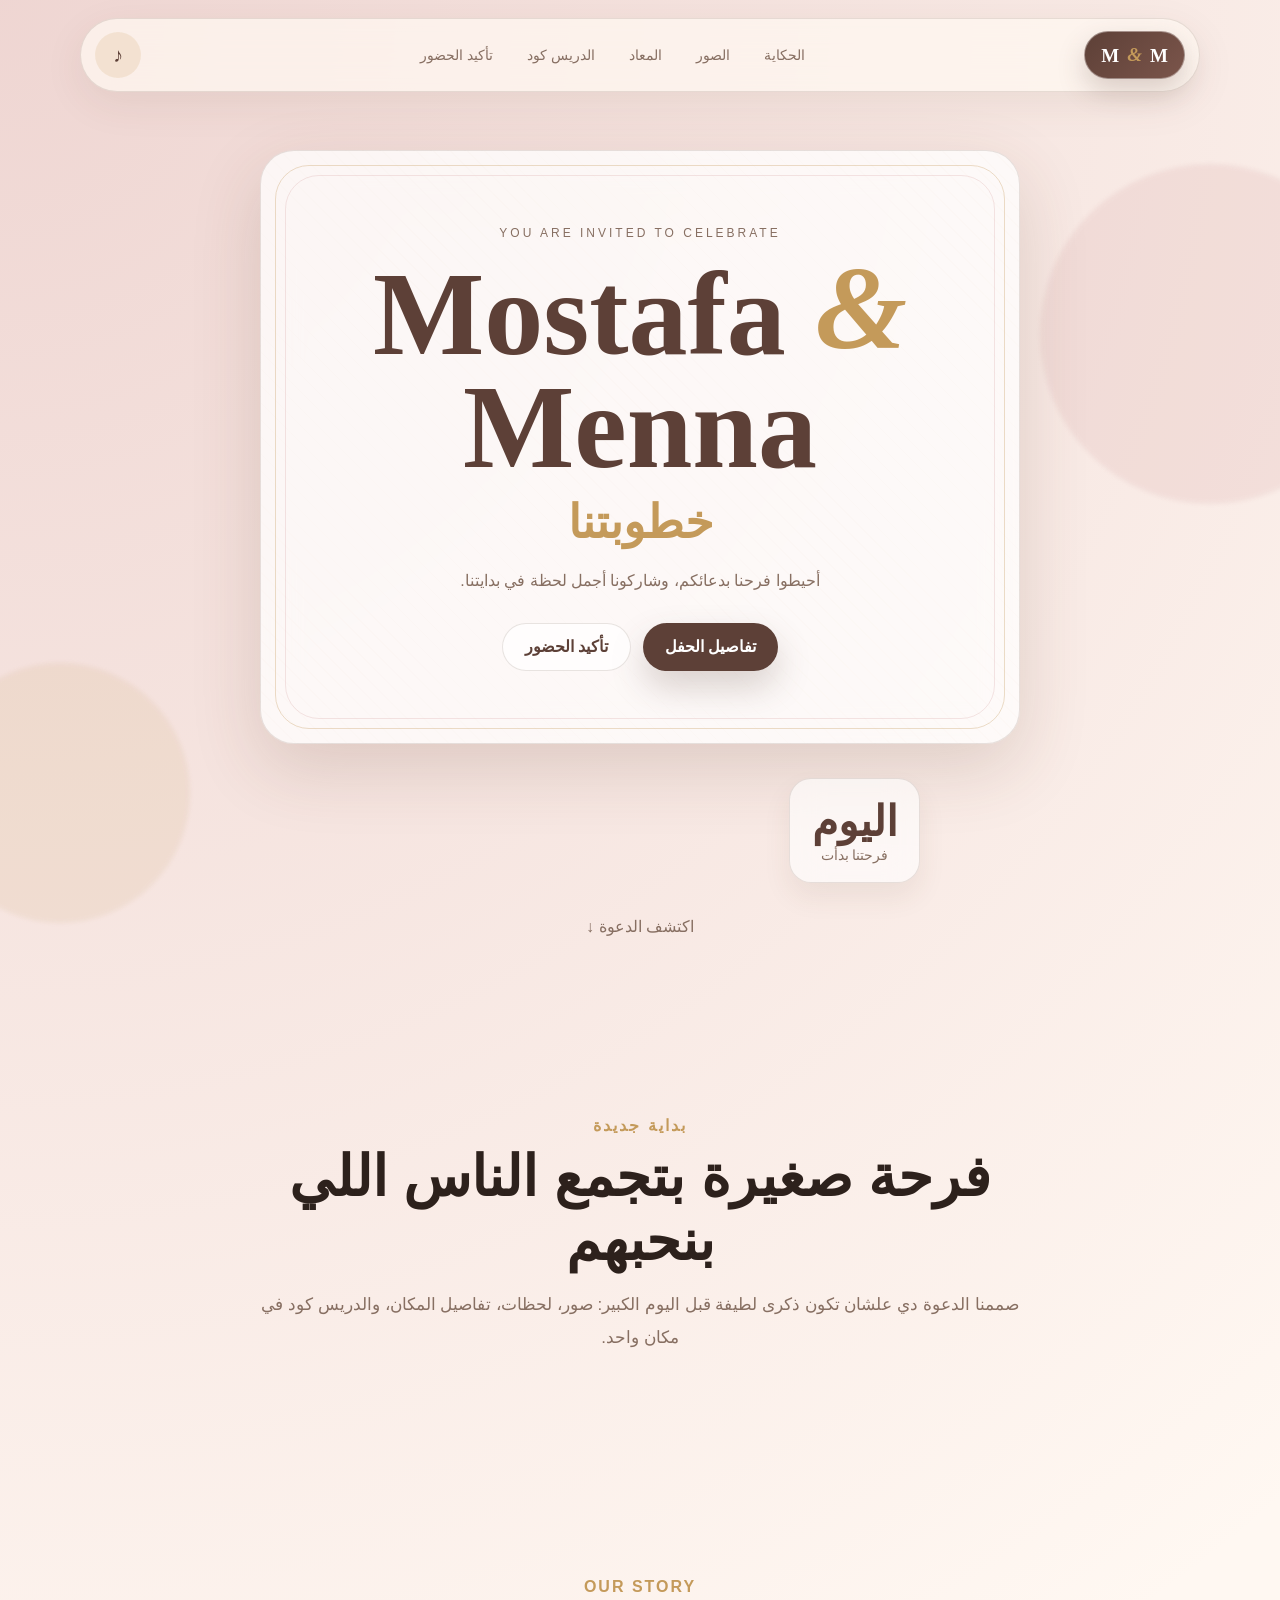
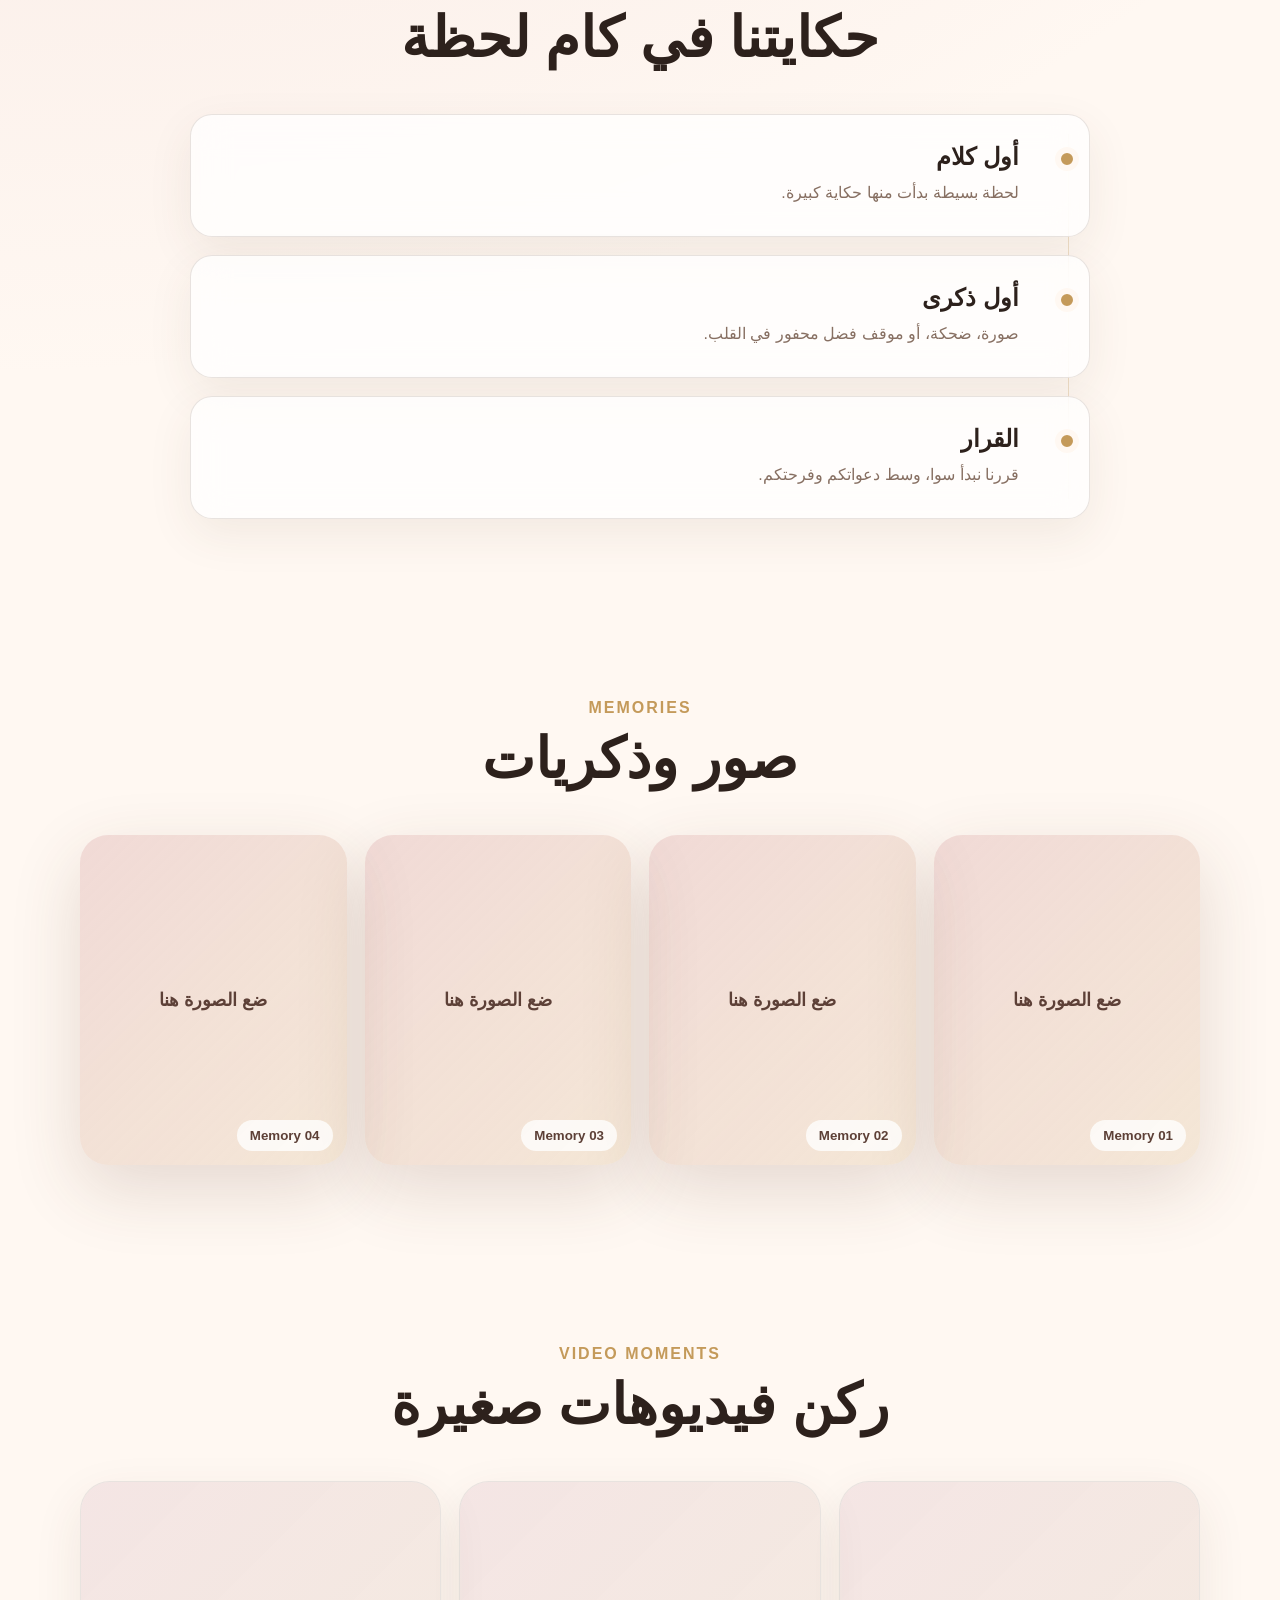
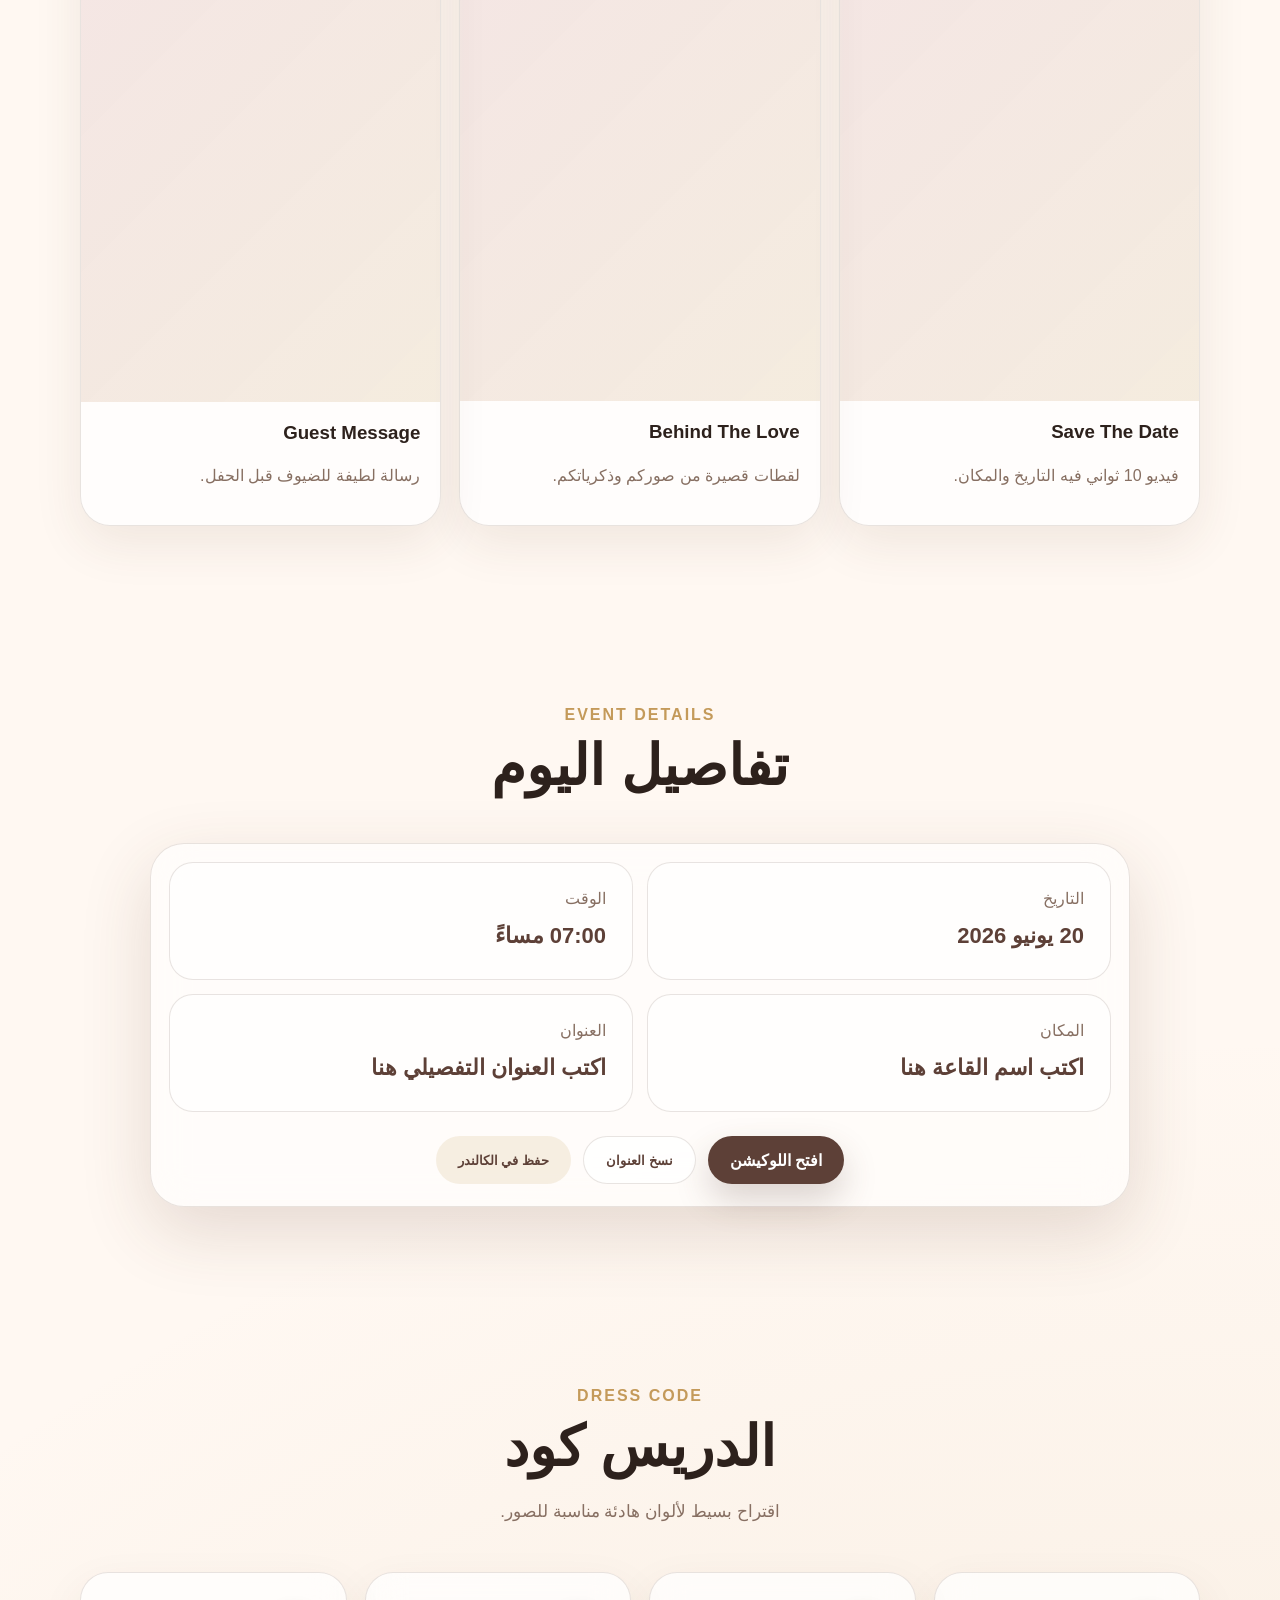
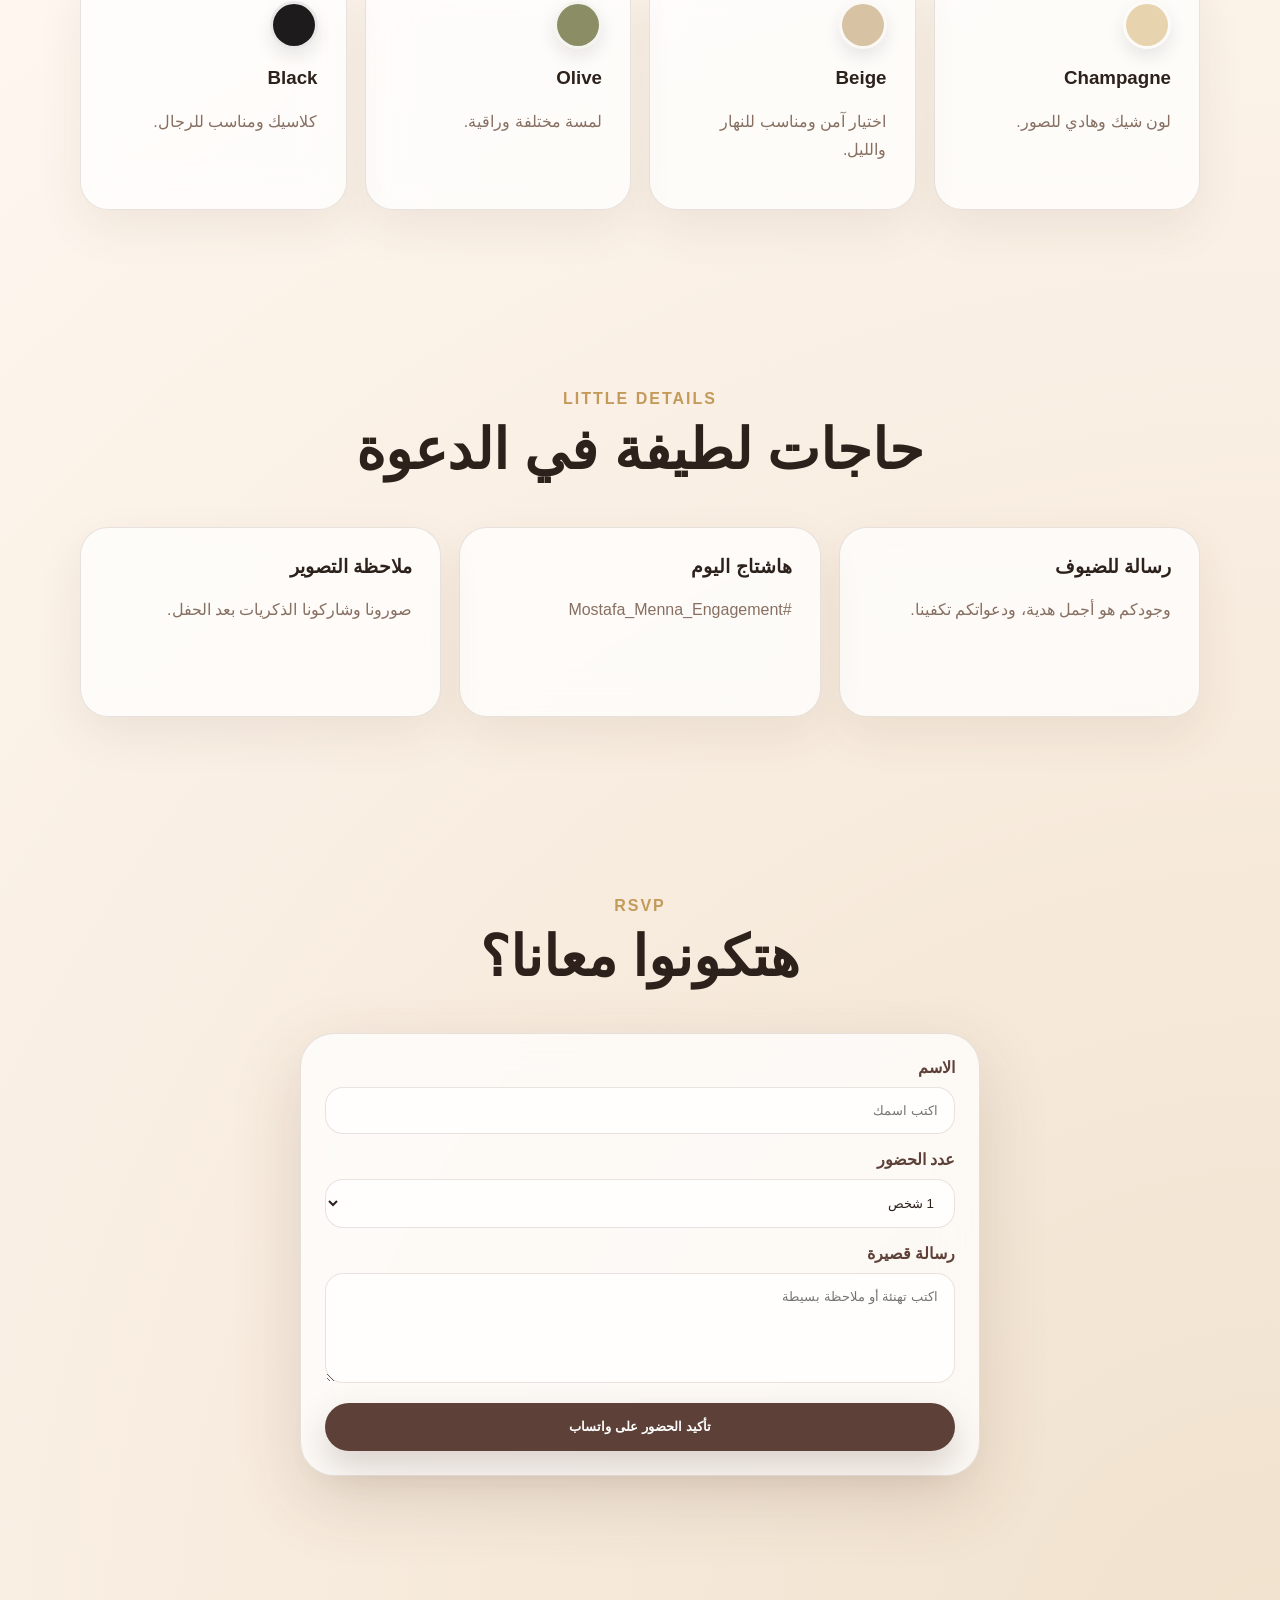
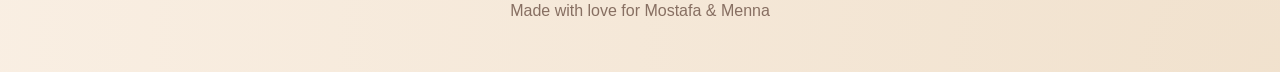
==== commit c3b70d50: "edit some paragraphs" ====
--- a/index.html
+++ b/index.html
@@ -128,10 +128,6 @@
         <div class="section-head reveal">
           <span class="eyebrow">Memories</span>
           <h2>صور وذكريات</h2>
-          <p>
-            استبدل الصور الموجودة في مجلد assets بنفس الأسماء: photo1.jpg,
-            photo2.jpg...
-          </p>
         </div>
 
         <div class="gallery-grid">
@@ -171,10 +167,6 @@
         <div class="section-head reveal">
           <span class="eyebrow">Video Moments</span>
           <h2>ركن فيديوهات صغيرة</h2>
-          <p>
-            تقدر تحط فيديو قصير للدعوة أو مونتاج صور. استبدل الملفات داخل
-            assets.
-          </p>
         </div>
 
         <div class="reel-grid">
@@ -310,7 +302,6 @@
         <div class="section-head reveal">
           <span class="eyebrow">RSVP</span>
           <h2>هتكونوا معانا؟</h2>
-          <p>املأ البيانات وسيتم تجهيز رسالة واتساب تلقائياً.</p>
         </div>
 
         <form class="rsvp-form reveal" id="rsvpForm">
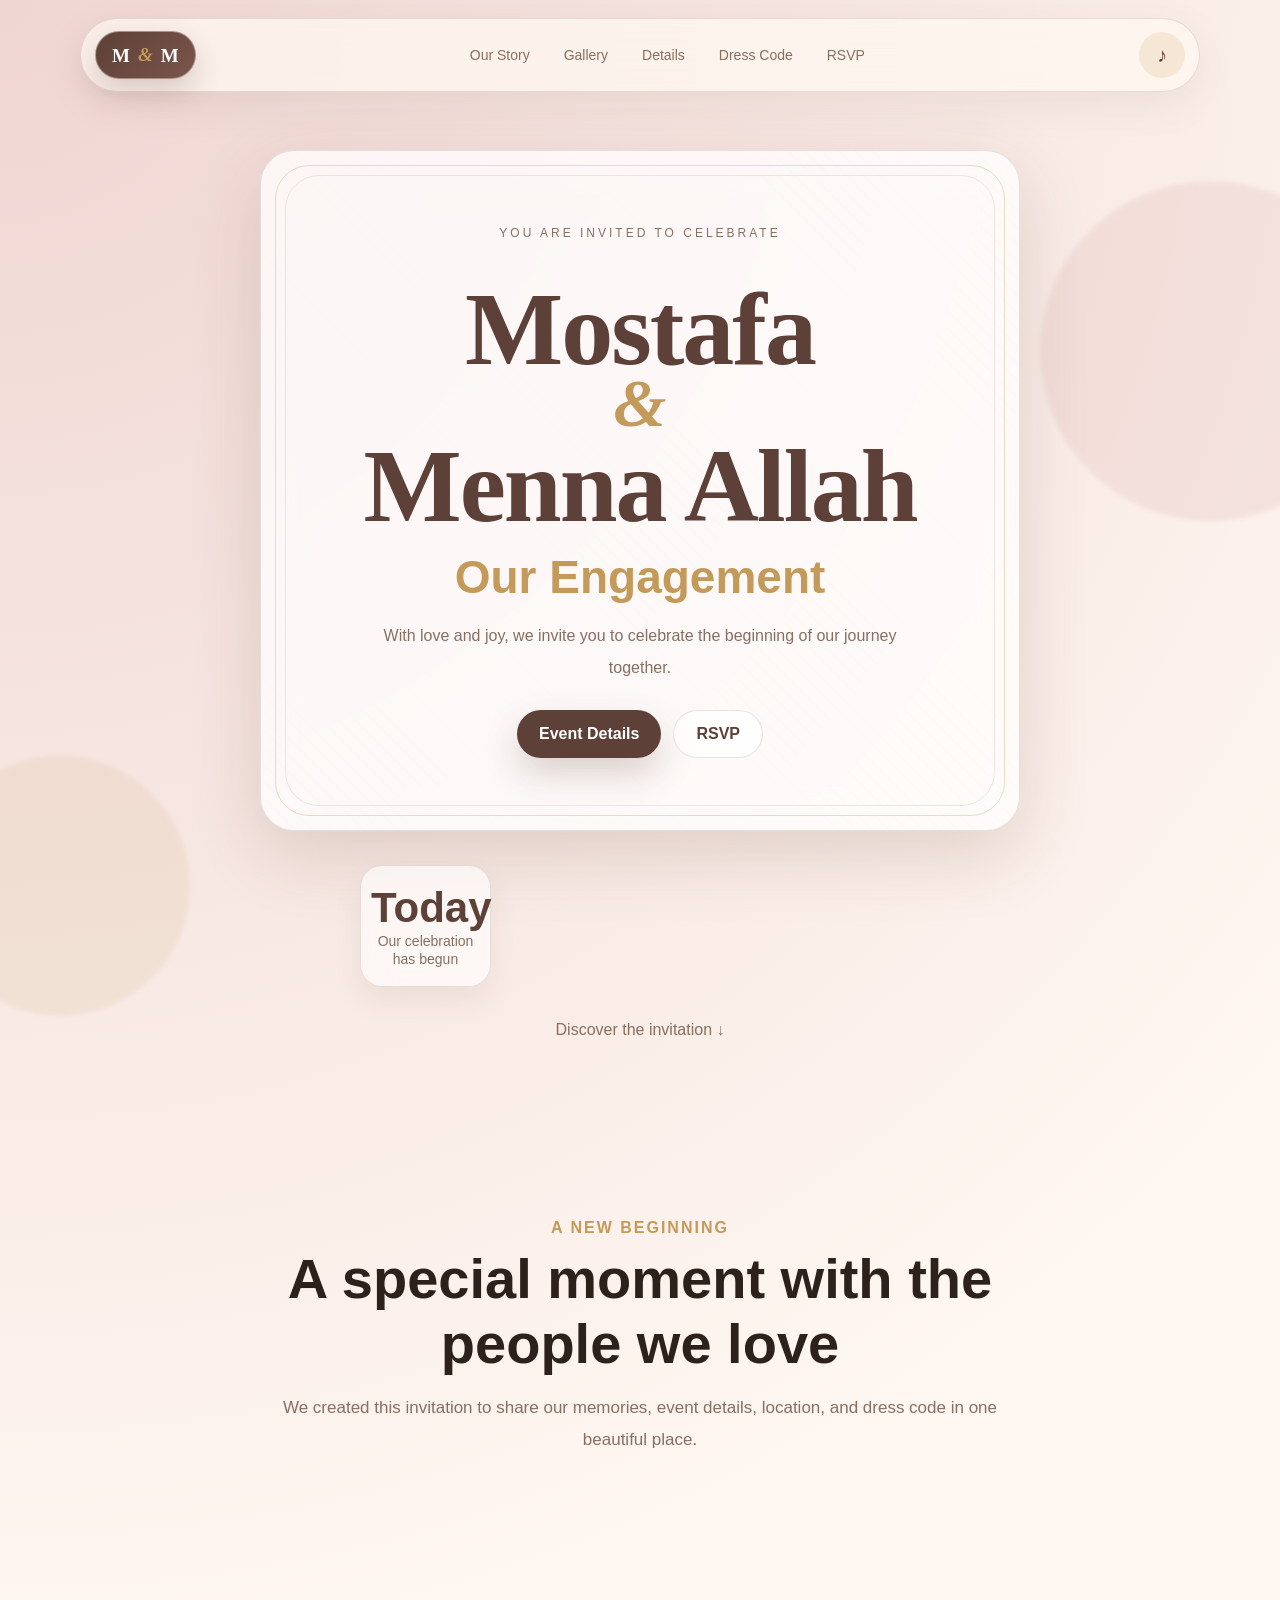
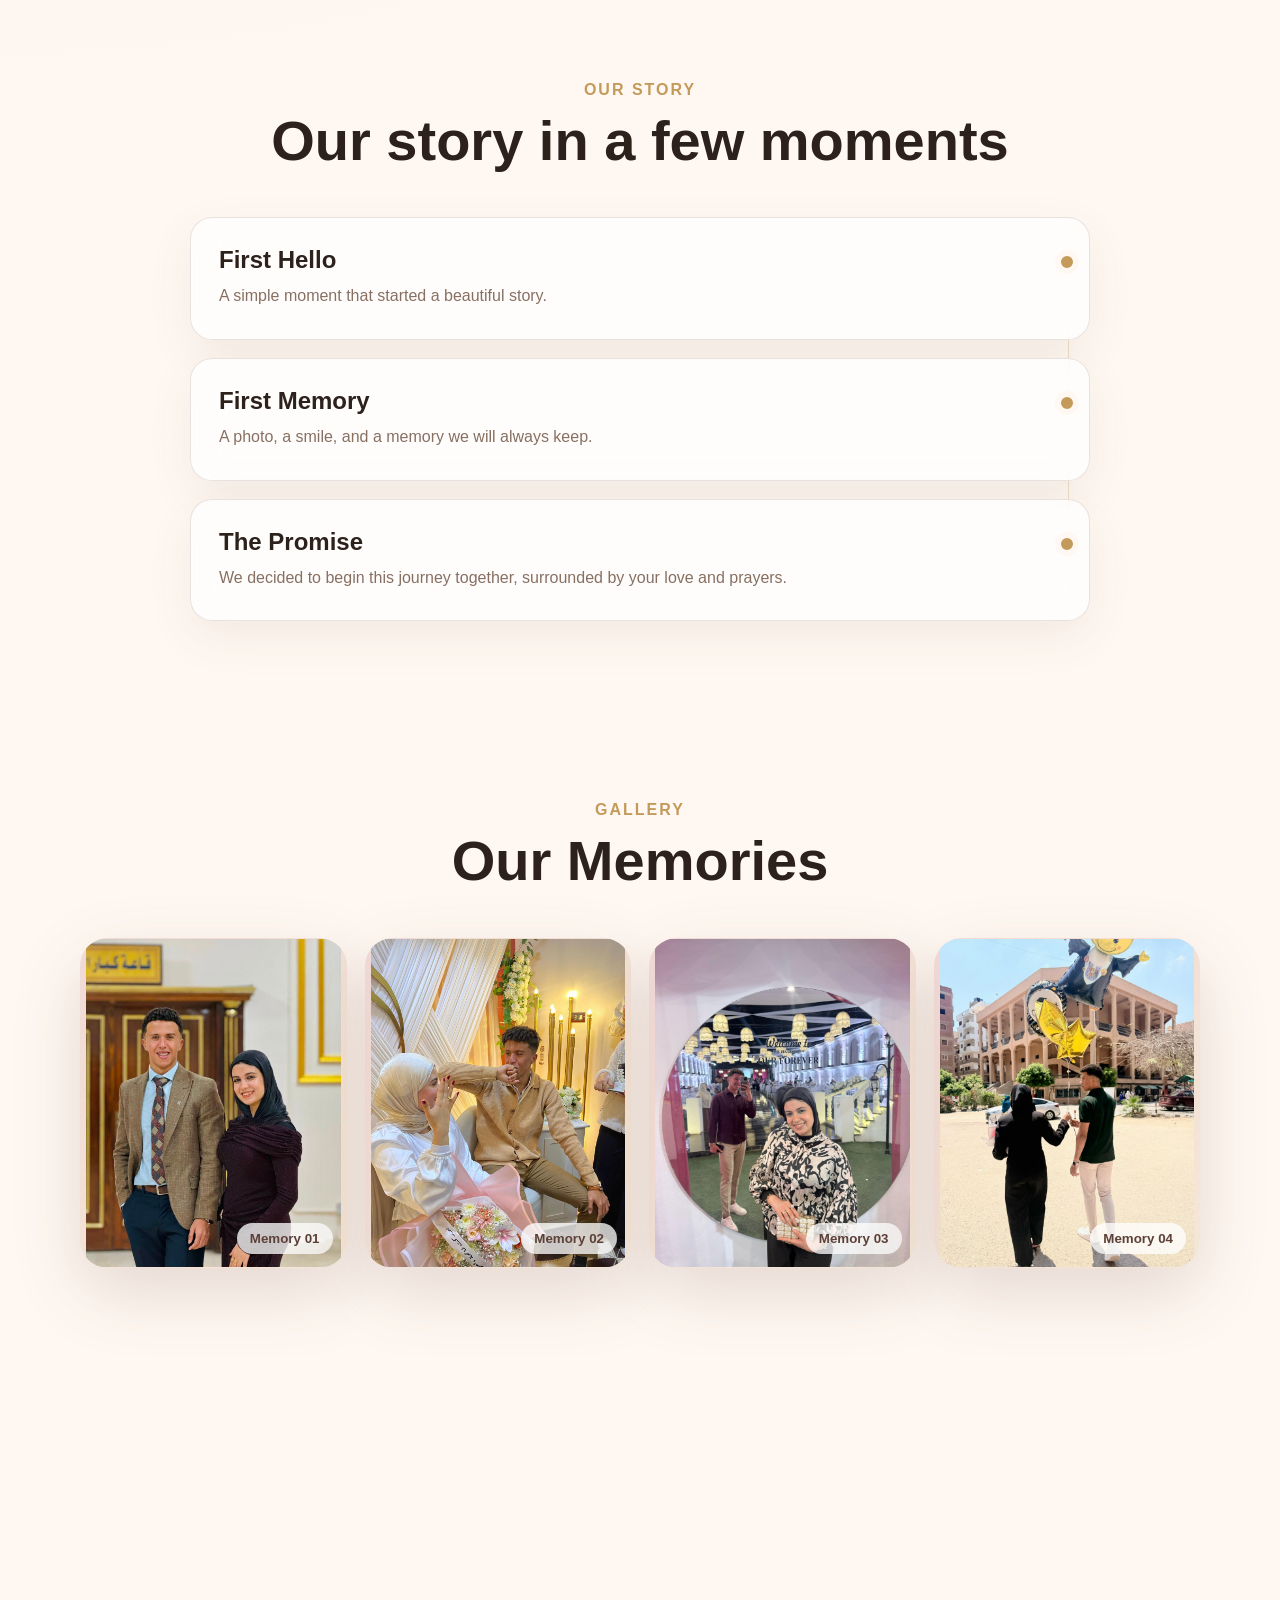
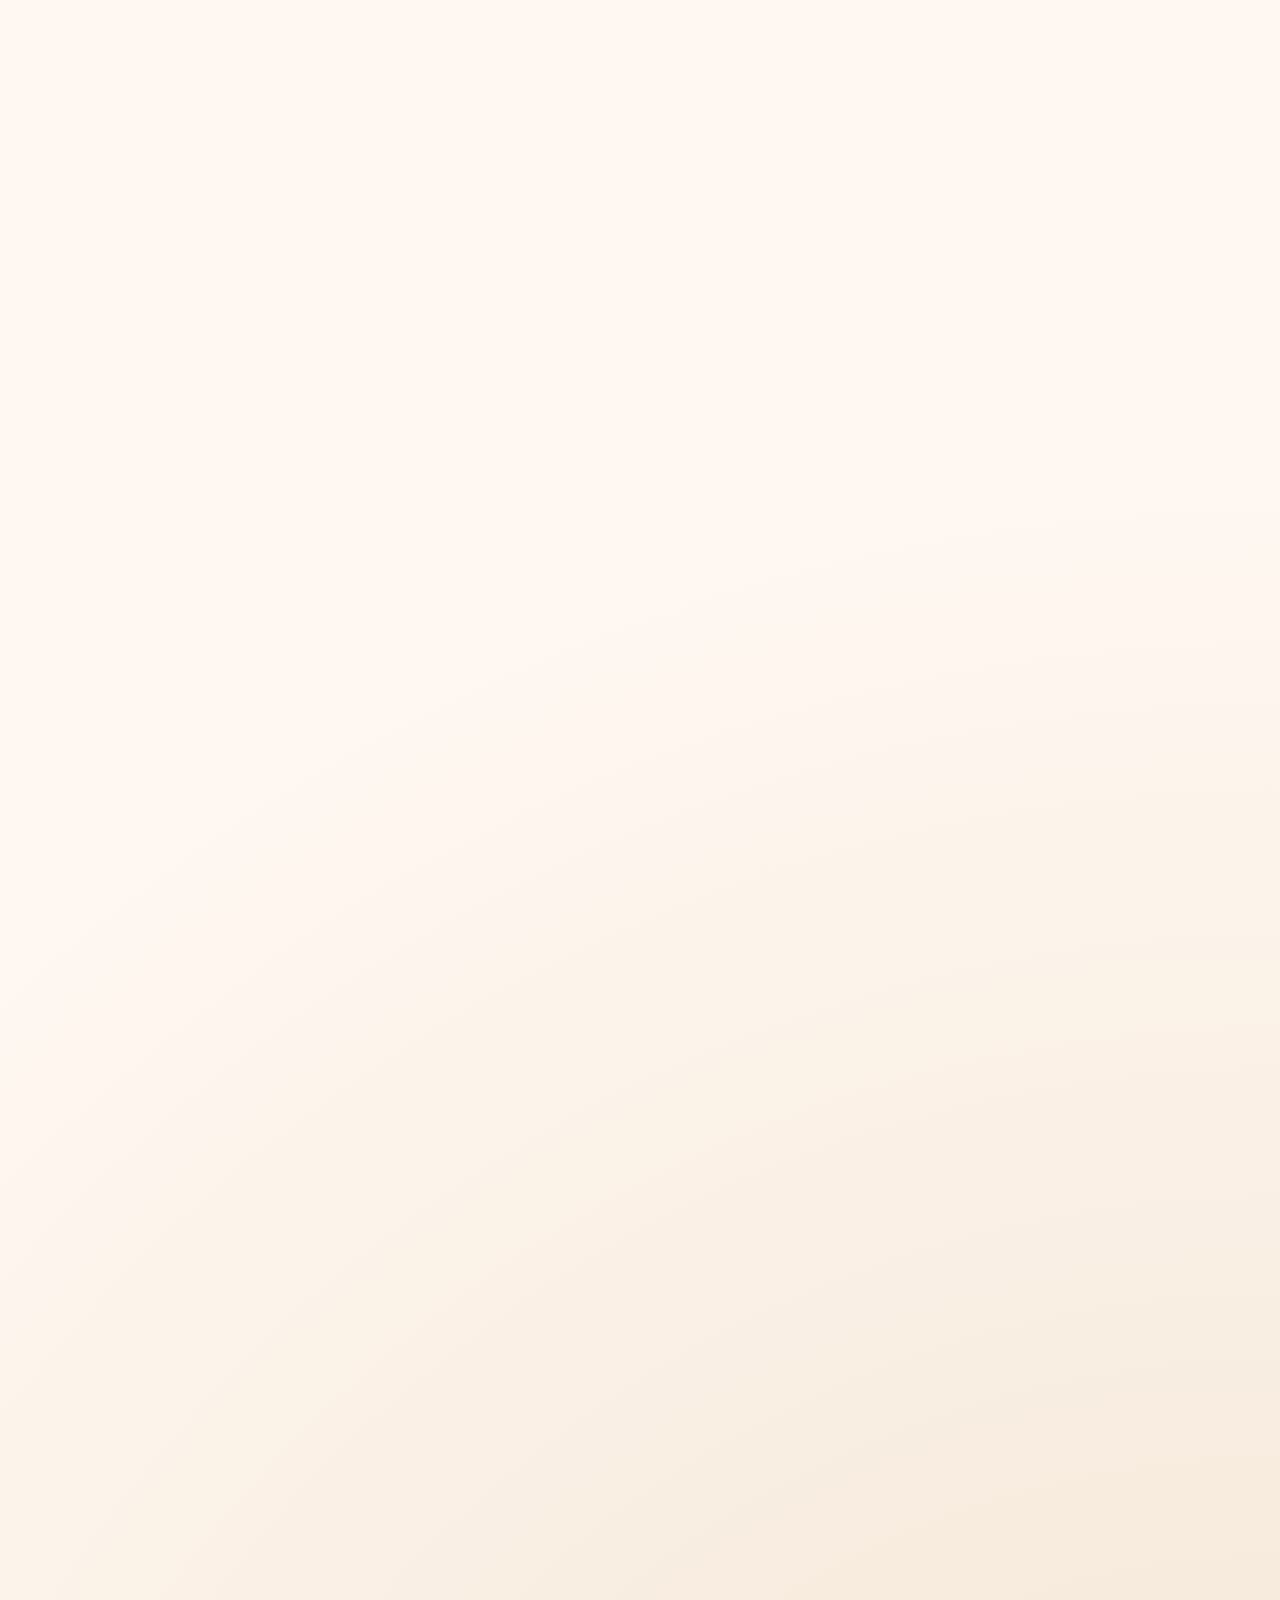
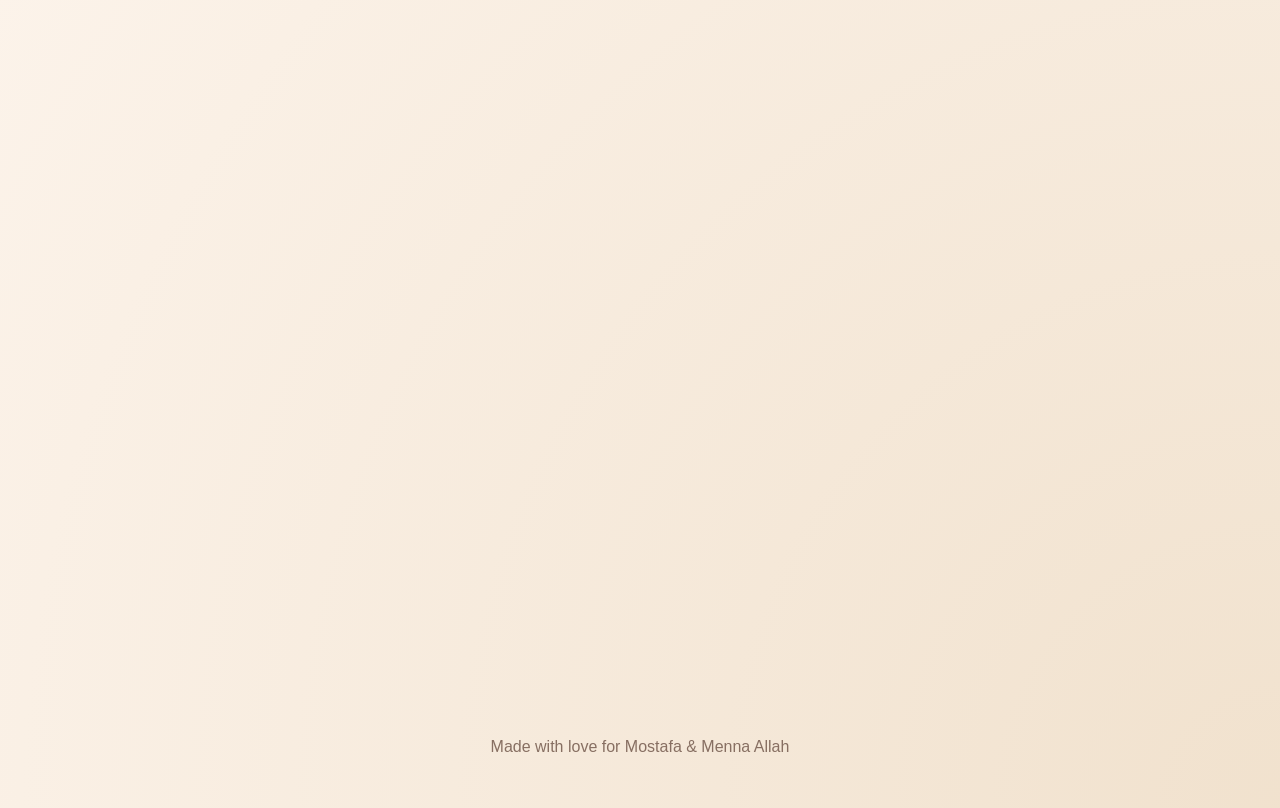
==== commit 057fd490: "edit photos" ====
--- a/index.html
+++ b/index.html
@@ -1,12 +1,12 @@
 <!doctype html>
-<html lang="ar" dir="rtl">
+<html lang="en" dir="ltr">
   <head>
     <meta charset="UTF-8" />
     <meta name="viewport" content="width=device-width, initial-scale=1.0" />
-    <title>دعوة خطوبة | Mostafa & Menna</title>
+    <title>Engagement Invitation | Mostafa & Menna Allah</title>
     <meta
       name="description"
-      content="دعوة خطوبة Mostafa & Menna - شاركونا فرحتنا" />
+      content="Engagement invitation for Mostafa & Menna Allah" />
     <link rel="stylesheet" href="style.css" />
   </head>
 
@@ -16,7 +16,7 @@
     <!-- Preloader -->
     <div class="preloader" id="preloader">
       <div class="ring-loader"></div>
-      <p>بنجهّز الدعوة...</p>
+      <p>Preparing your invitation...</p>
     </div>
 
     <!-- Audio -->
@@ -31,19 +31,19 @@
 
     <!-- Sticky Navigation -->
     <header class="topbar" id="topbar">
-      <a href="#home" class="brand" aria-label="Mostafa and Menna">
+      <a href="#home" class="brand" aria-label="Mostafa and Menna Allah">
         <span class="brand-initial">M</span>
         <span class="brand-amp">&</span>
         <span class="brand-initial">M</span>
       </a>
       <nav>
-        <a href="#story">الحكاية</a>
-        <a href="#gallery">الصور</a>
-        <a href="#details">المعاد</a>
-        <a href="#dress">الدريس كود</a>
-        <a href="#rsvp">تأكيد الحضور</a>
+        <a href="#story">Our Story</a>
+        <a href="#gallery">Gallery</a>
+        <a href="#details">Details</a>
+        <a href="#dress">Dress Code</a>
+        <a href="#rsvp">RSVP</a>
       </nav>
-      <button class="music-btn" id="musicBtn" title="تشغيل / إيقاف الموسيقى">
+      <button class="music-btn" id="musicBtn" title="Play / pause music">
         ♪
       </button>
     </header>
@@ -58,41 +58,42 @@
           <div class="envelope-flap"></div>
           <div class="invitation-card">
             <span class="mini-label">You are invited to celebrate</span>
-            <h1>
-              <span>Mostafa</span>
-              <em>&</em>
-              <span>Menna</span>
+            <h1 class="couple-title">
+              <span class="name-line">Mostafa</span>
+              <span class="amp-line">&</span>
+              <span class="name-line">Menna Allah</span>
             </h1>
-            <p class="arabic-title">خطوبتنا</p>
+            <p class="arabic-title">Our Engagement</p>
             <p class="hero-text">
-              أحيطوا فرحنا بدعائكم، وشاركونا أجمل لحظة في بدايتنا.
+              With love and joy, we invite you to celebrate the beginning of our
+              journey together.
             </p>
 
             <div class="hero-actions">
-              <a href="#details" class="btn primary">تفاصيل الحفل</a>
-              <a href="#rsvp" class="btn ghost">تأكيد الحضور</a>
+              <a href="#details" class="btn primary">Event Details</a>
+              <a href="#rsvp" class="btn ghost">RSVP</a>
             </div>
           </div>
         </div>
 
-        <div class="countdown reveal" id="countdown" aria-label="العد التنازلي">
-          <div><strong id="days">00</strong><span>يوم</span></div>
-          <div><strong id="hours">00</strong><span>ساعة</span></div>
-          <div><strong id="minutes">00</strong><span>دقيقة</span></div>
-          <div><strong id="seconds">00</strong><span>ثانية</span></div>
-        </div>
-
-        <a href="#story" class="scroll-down">اكتشف الدعوة ↓</a>
+        <div class="countdown reveal" id="countdown" aria-label="Countdown">
+          <div><strong id="days">00</strong><span>Days</span></div>
+          <div><strong id="hours">00</strong><span>Hours</span></div>
+          <div><strong id="minutes">00</strong><span>Minutes</span></div>
+          <div><strong id="seconds">00</strong><span>Seconds</span></div>
+        </div>
+
+        <a href="#story" class="scroll-down">Discover the invitation ↓</a>
       </section>
 
       <!-- Intro -->
       <section class="section intro">
         <div class="section-head reveal">
-          <span class="eyebrow">بداية جديدة</span>
-          <h2>فرحة صغيرة بتجمع الناس اللي بنحبهم</h2>
+          <span class="eyebrow">A New Beginning</span>
+          <h2>A special moment with the people we love</h2>
           <p>
-            صممنا الدعوة دي علشان تكون ذكرى لطيفة قبل اليوم الكبير: صور، لحظات،
-            تفاصيل المكان، والدريس كود في مكان واحد.
+            We created this invitation to share our memories, event details,
+            location, and dress code in one beautiful place.
           </p>
         </div>
       </section>
@@ -101,24 +102,27 @@
       <section class="section story" id="story">
         <div class="section-head reveal">
           <span class="eyebrow">Our Story</span>
-          <h2>حكايتنا في كام لحظة</h2>
+          <h2>Our story in a few moments</h2>
         </div>
 
         <div class="timeline">
           <article class="timeline-item reveal">
             <span class="dot"></span>
-            <h3>أول كلام</h3>
-            <p>لحظة بسيطة بدأت منها حكاية كبيرة.</p>
+            <h3>First Hello</h3>
+            <p>A simple moment that started a beautiful story.</p>
           </article>
           <article class="timeline-item reveal">
             <span class="dot"></span>
-            <h3>أول ذكرى</h3>
-            <p>صورة، ضحكة، أو موقف فضل محفور في القلب.</p>
+            <h3>First Memory</h3>
+            <p>A photo, a smile, and a memory we will always keep.</p>
           </article>
           <article class="timeline-item reveal">
             <span class="dot"></span>
-            <h3>القرار</h3>
-            <p>قررنا نبدأ سوا، وسط دعواتكم وفرحتكم.</p>
+            <h3>The Promise</h3>
+            <p>
+              We decided to begin this journey together, surrounded by your love
+              and prayers.
+            </p>
           </article>
         </div>
       </section>
@@ -126,105 +130,73 @@
       <!-- Gallery -->
       <section class="section gallery-section" id="gallery">
         <div class="section-head reveal">
-          <span class="eyebrow">Memories</span>
-          <h2>صور وذكريات</h2>
+          <span class="eyebrow">Gallery</span>
+          <h2>Our Memories</h2>
         </div>
 
         <div class="gallery-grid">
-          <button class="photo-card reveal" data-img="assets/photo1.jpg">
+          <button
+            class="photo-card reveal"
+            data-img="assets/IMG-20260628-WA0031.jpg">
             <img
-              src="assets/photo1.jpg"
-              alt="ذكرى 1"
+              src="assets/IMG-20260628-WA0031.jpg"
+              alt="Mostafa and Menna Allah memory 1"
               onerror="this.parentElement.classList.add('missing-img')" />
             <span>Memory 01</span>
           </button>
-          <button class="photo-card reveal" data-img="assets/photo2.jpg">
+          <button
+            class="photo-card reveal"
+            data-img="assets/IMG-20260616-WA0004.jpg">
             <img
-              src="assets/photo2.jpg"
-              alt="ذكرى 2"
+              src="assets/IMG-20260616-WA0004.jpg"
+              alt="Mostafa and Menna Allah memory 2"
               onerror="this.parentElement.classList.add('missing-img')" />
             <span>Memory 02</span>
           </button>
-          <button class="photo-card reveal" data-img="assets/photo3.jpg">
+          <button
+            class="photo-card reveal"
+            data-img="assets/IMG-20260616-WA0005.jpg">
             <img
-              src="assets/photo3.jpg"
-              alt="ذكرى 3"
+              src="assets/IMG-20260616-WA0005.jpg"
+              alt="Mostafa and Menna Allah memory 3"
               onerror="this.parentElement.classList.add('missing-img')" />
             <span>Memory 03</span>
           </button>
-          <button class="photo-card reveal" data-img="assets/photo4.jpg">
+          <button
+            class="photo-card reveal"
+            data-img="assets/IMG-20260616-WA0006.jpg">
             <img
-              src="assets/photo4.jpg"
-              alt="ذكرى 4"
+              src="assets/IMG-20260616-WA0006.jpg"
+              alt="Mostafa and Menna Allah memory 4"
               onerror="this.parentElement.classList.add('missing-img')" />
             <span>Memory 04</span>
           </button>
         </div>
       </section>
 
-      <!-- Video / Reels Ideas -->
-      <section class="section reels" id="reels">
-        <div class="section-head reveal">
-          <span class="eyebrow">Video Moments</span>
-          <h2>ركن فيديوهات صغيرة</h2>
-        </div>
-
-        <div class="reel-grid">
-          <div class="reel-card reveal">
-            <video muted loop playsinline poster="assets/video-cover1.jpg">
-              <source src="assets/video1.mp4" type="video/mp4" />
-            </video>
-            <div>
-              <h3>Save The Date</h3>
-              <p>فيديو 10 ثواني فيه التاريخ والمكان.</p>
-            </div>
-          </div>
-
-          <div class="reel-card reveal">
-            <video muted loop playsinline poster="assets/video-cover2.jpg">
-              <source src="assets/video2.mp4" type="video/mp4" />
-            </video>
-            <div>
-              <h3>Behind The Love</h3>
-              <p>لقطات قصيرة من صوركم وذكرياتكم.</p>
-            </div>
-          </div>
-
-          <div class="reel-card reveal">
-            <video muted loop playsinline poster="assets/video-cover3.jpg">
-              <source src="assets/video3.mp4" type="video/mp4" />
-            </video>
-            <div>
-              <h3>Guest Message</h3>
-              <p>رسالة لطيفة للضيوف قبل الحفل.</p>
-            </div>
-          </div>
-        </div>
-      </section>
-
       <!-- Details -->
       <section class="section details" id="details">
         <div class="section-head reveal">
           <span class="eyebrow">Event Details</span>
-          <h2>تفاصيل اليوم</h2>
+          <h2>Event Details</h2>
         </div>
 
         <div class="details-card reveal">
           <div class="detail-box">
-            <span>التاريخ</span>
-            <strong id="eventDateText">20 يونيو 2026</strong>
+            <span>Date</span>
+            <strong id="eventDateText">21 July 2026</strong>
           </div>
           <div class="detail-box">
-            <span>الوقت</span>
-            <strong id="eventTimeText">07:00 مساءً</strong>
+            <span>Time</span>
+            <strong id="eventTimeText">07:00 PM</strong>
           </div>
           <div class="detail-box">
-            <span>المكان</span>
-            <strong id="venueText">اكتب اسم القاعة هنا</strong>
+            <span>Venue</span>
+            <strong id="venueText">Grand Palace</strong>
           </div>
           <div class="detail-box">
-            <span>العنوان</span>
-            <strong id="addressText">اكتب العنوان التفصيلي هنا</strong>
+            <span>Address</span>
+            <strong id="addressText">Grand Palace</strong>
           </div>
 
           <div class="details-actions">
@@ -234,10 +206,10 @@
               href="#"
               target="_blank"
               rel="noopener"
-              >افتح اللوكيشن</a
+              >Open Location</a
             >
-            <button class="btn ghost" id="copyAddressBtn">نسخ العنوان</button>
-            <button class="btn soft" id="calendarBtn">حفظ في الكالندر</button>
+            <button class="btn ghost" id="copyAddressBtn">Copy Address</button>
+            <button class="btn soft" id="calendarBtn">Add to Calendar</button>
           </div>
         </div>
       </section>
@@ -246,30 +218,33 @@
       <section class="section dress" id="dress">
         <div class="section-head reveal">
           <span class="eyebrow">Dress Code</span>
-          <h2>الدريس كود</h2>
-          <p>اقتراح بسيط لألوان هادئة مناسبة للصور.</p>
+          <h2>Dress Code</h2>
+          <p>
+            A simple suggestion for soft, elegant colors that look beautiful in
+            photos.
+          </p>
         </div>
 
         <div class="dress-grid">
           <article class="dress-card reveal">
             <span class="color-dot champagne"></span>
             <h3>Champagne</h3>
-            <p>لون شيك وهادي للصور.</p>
+            <p>Elegant, soft, and perfect for photos.</p>
           </article>
           <article class="dress-card reveal">
             <span class="color-dot beige"></span>
             <h3>Beige</h3>
-            <p>اختيار آمن ومناسب للنهار والليل.</p>
+            <p>A classy choice for both day and night.</p>
           </article>
           <article class="dress-card reveal">
             <span class="color-dot olive"></span>
             <h3>Olive</h3>
-            <p>لمسة مختلفة وراقية.</p>
+            <p>A refined color with a unique touch.</p>
           </article>
           <article class="dress-card reveal">
             <span class="color-dot black"></span>
             <h3>Black</h3>
-            <p>كلاسيك ومناسب للرجال.</p>
+            <p>Classic, timeless, and perfect for men.</p>
           </article>
         </div>
       </section>
@@ -278,21 +253,27 @@
       <section class="section features">
         <div class="section-head reveal">
           <span class="eyebrow">Little Details</span>
-          <h2>حاجات لطيفة في الدعوة</h2>
+          <h2>Little Details</h2>
         </div>
 
         <div class="feature-grid">
           <article class="feature-card reveal">
-            <h3>رسالة للضيوف</h3>
-            <p>وجودكم هو أجمل هدية، ودعواتكم تكفينا.</p>
+            <h3>A note for our guests</h3>
+            <p>
+              Your presence is the greatest gift, and your prayers mean
+              everything to us.
+            </p>
           </article>
           <article class="feature-card reveal">
-            <h3>هاشتاج اليوم</h3>
-            <p>#Mostafa_Menna_Engagement</p>
+            <h3>Event Hashtag</h3>
+            <p>#Mostafa_Menna_Allah_Engagement</p>
           </article>
           <article class="feature-card reveal">
-            <h3>ملاحظة التصوير</h3>
-            <p>صورونا وشاركونا الذكريات بعد الحفل.</p>
+            <h3>Photo Note</h3>
+            <p>
+              Capture the moments and share the memories with us after the
+              celebration.
+            </p>
           </article>
         </div>
       </section>
@@ -301,39 +282,39 @@
       <section class="section rsvp" id="rsvp">
         <div class="section-head reveal">
           <span class="eyebrow">RSVP</span>
-          <h2>هتكونوا معانا؟</h2>
+          <h2>Will you join us?</h2>
         </div>
 
         <form class="rsvp-form reveal" id="rsvpForm">
           <label>
-            الاسم
+            Name
             <input
               type="text"
               id="guestName"
-              placeholder="اكتب اسمك"
+              placeholder="Write your name"
               required />
           </label>
 
           <label>
-            عدد الحضور
+            Guests Count
             <select id="guestCount">
-              <option value="1">1 شخص</option>
-              <option value="2">2 أشخاص</option>
-              <option value="3">3 أشخاص</option>
-              <option value="4">4 أشخاص</option>
-              <option value="5">5 أشخاص</option>
+              <option value="1">1 Guest</option>
+              <option value="2">2 Guests</option>
+              <option value="3">3 Guests</option>
+              <option value="4">4 Guests</option>
+              <option value="5">5 Guests</option>
             </select>
           </label>
 
           <label>
-            رسالة قصيرة
+            Short Message
             <textarea
               id="guestNote"
-              placeholder="اكتب تهنئة أو ملاحظة بسيطة"></textarea>
+              placeholder="Write a greeting or a short note"></textarea>
           </label>
 
           <button class="btn primary wide" type="submit">
-            تأكيد الحضور على واتساب
+            Confirm via WhatsApp
           </button>
         </form>
       </section>
@@ -342,11 +323,11 @@
     <!-- Lightbox -->
     <div class="lightbox" id="lightbox">
       <button class="close-lightbox" id="closeLightbox">×</button>
-      <img id="lightboxImg" src="" alt="صورة مكبرة" />
+      <img id="lightboxImg" src="" alt="Large preview" />
     </div>
 
     <footer>
-      <p>Made with love for Mostafa & Menna</p>
+      <p>Made with love for Mostafa & Menna Allah</p>
     </footer>
 
     <script src="script.js"></script>
--- a/style.css
+++ b/style.css
@@ -405,20 +405,35 @@
   margin-bottom: 18px;
 }
 
-.invitation-card h1 {
+.couple-title {
   direction: ltr;
+  display: flex;
+  flex-direction: column;
+  align-items: center;
+  gap: 0;
+  margin: 24px 0 18px;
+  text-align: center;
   font-family: Georgia, "Times New Roman", serif;
-  font-size: clamp(54px, 11vw, 118px);
-  line-height: 0.96;
-  margin-bottom: 10px;
+  line-height: 0.9;
   color: var(--deep);
 }
 
-.invitation-card h1 em {
-  display: inline-block;
+.couple-title .name-line {
+  display: block;
+  font-size: clamp(58px, 8.5vw, 104px);
+  font-weight: 700;
+  letter-spacing: -2px;
+  white-space: nowrap;
+}
+
+.couple-title .amp-line {
+  display: block;
+  font-size: clamp(42px, 5.6vw, 68px);
+  font-weight: 700;
   color: var(--gold);
   font-style: italic;
-  transform: translateY(-6px);
+  line-height: 0.75;
+  margin: 2px 0 10px;
 }
 
 .arabic-title {
@@ -875,6 +890,23 @@
     padding: 0 13px;
   }
 
+
+  .couple-title {
+    margin: 18px 0 16px;
+    line-height: 0.95;
+  }
+
+  .couple-title .name-line {
+    font-size: clamp(46px, 14vw, 68px);
+    letter-spacing: -1px;
+    white-space: normal;
+  }
+
+  .couple-title .amp-line {
+    font-size: clamp(34px, 9vw, 48px);
+    margin: 0 0 8px;
+  }
+
   .cursor-glow {
     display: none;
   }
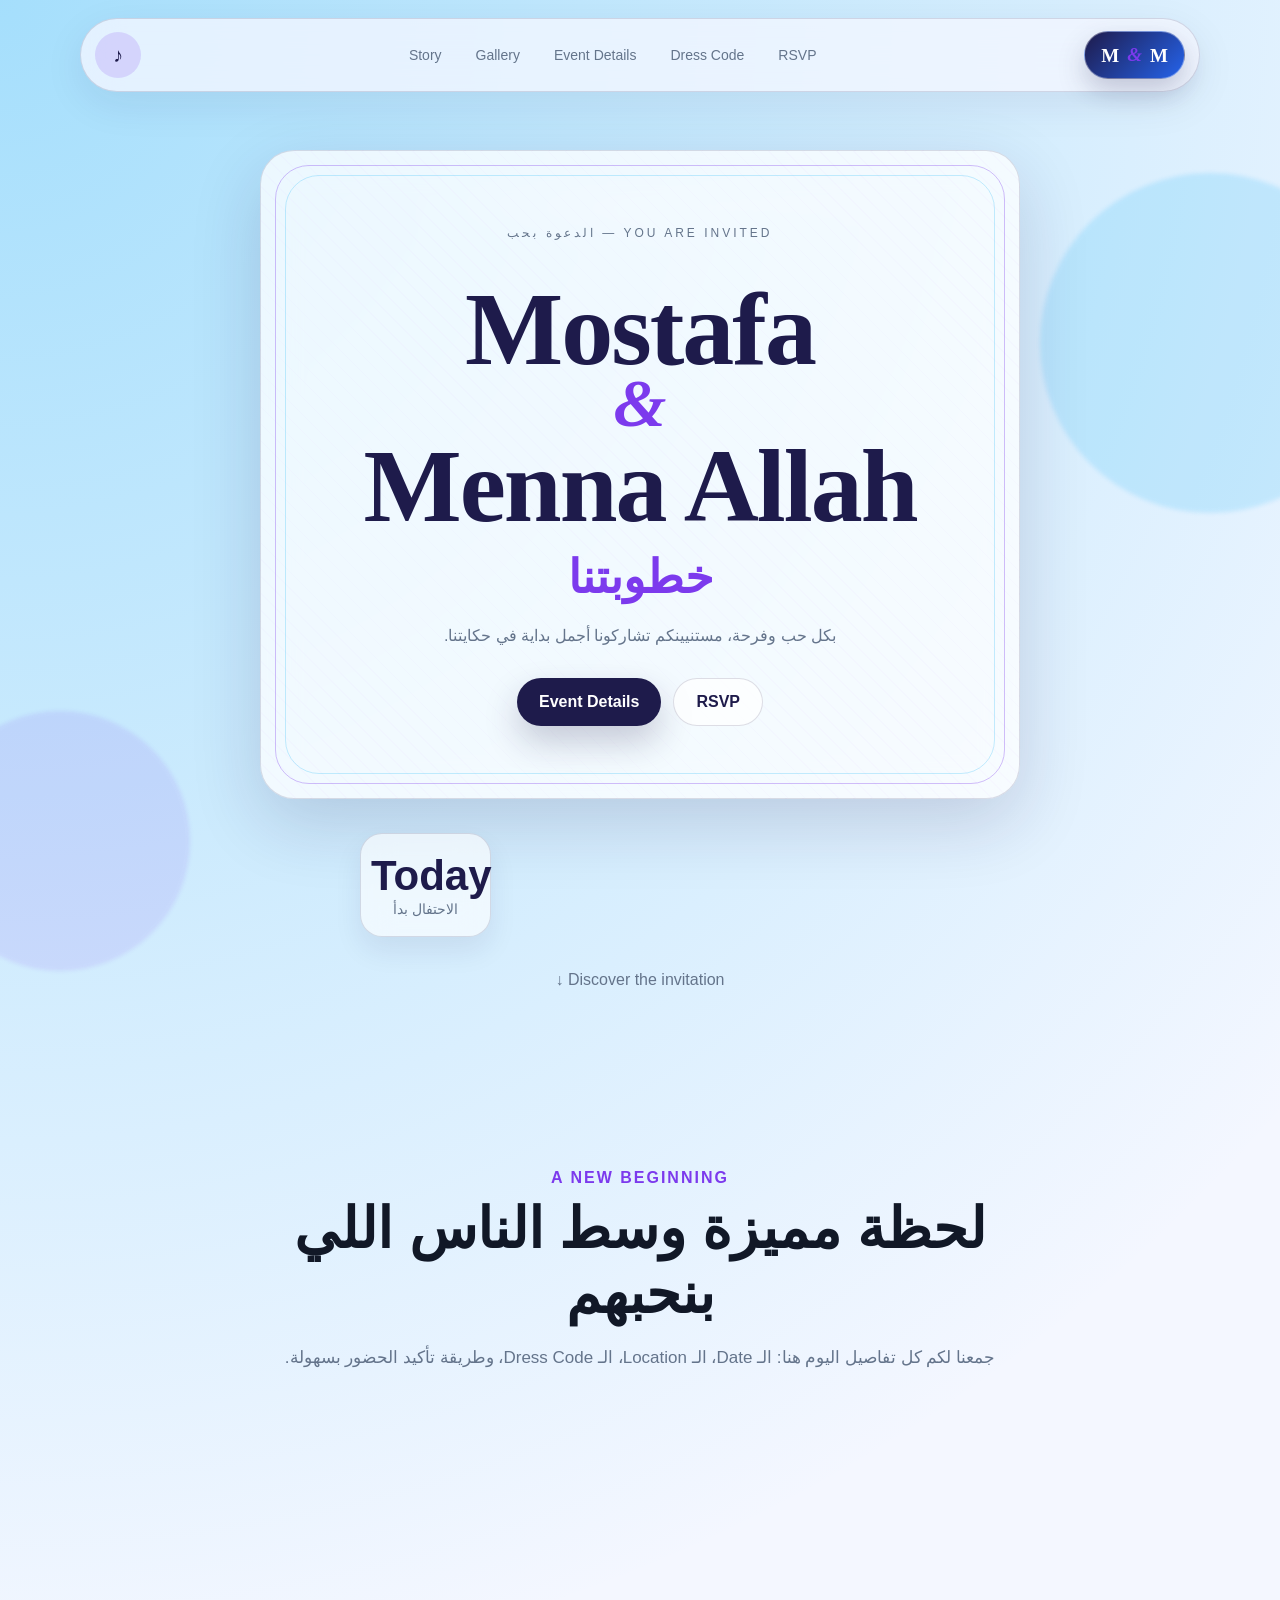
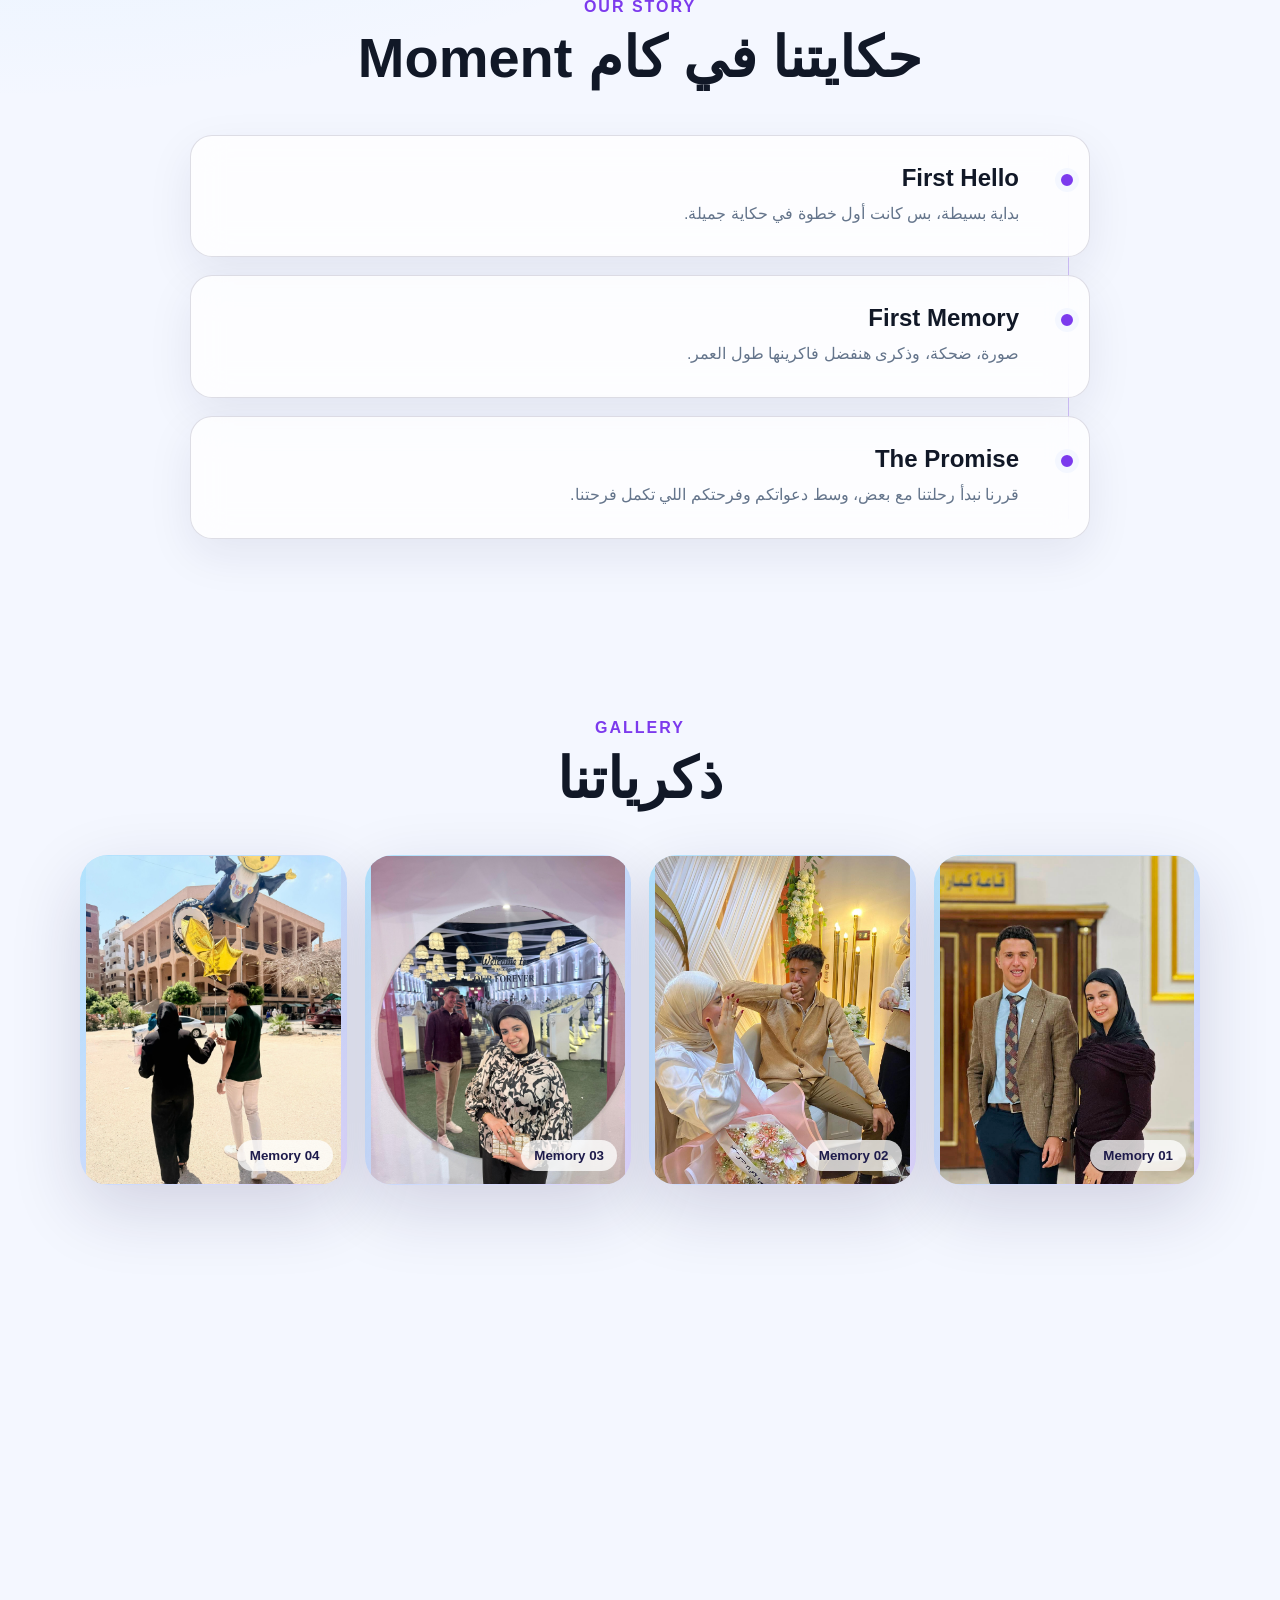
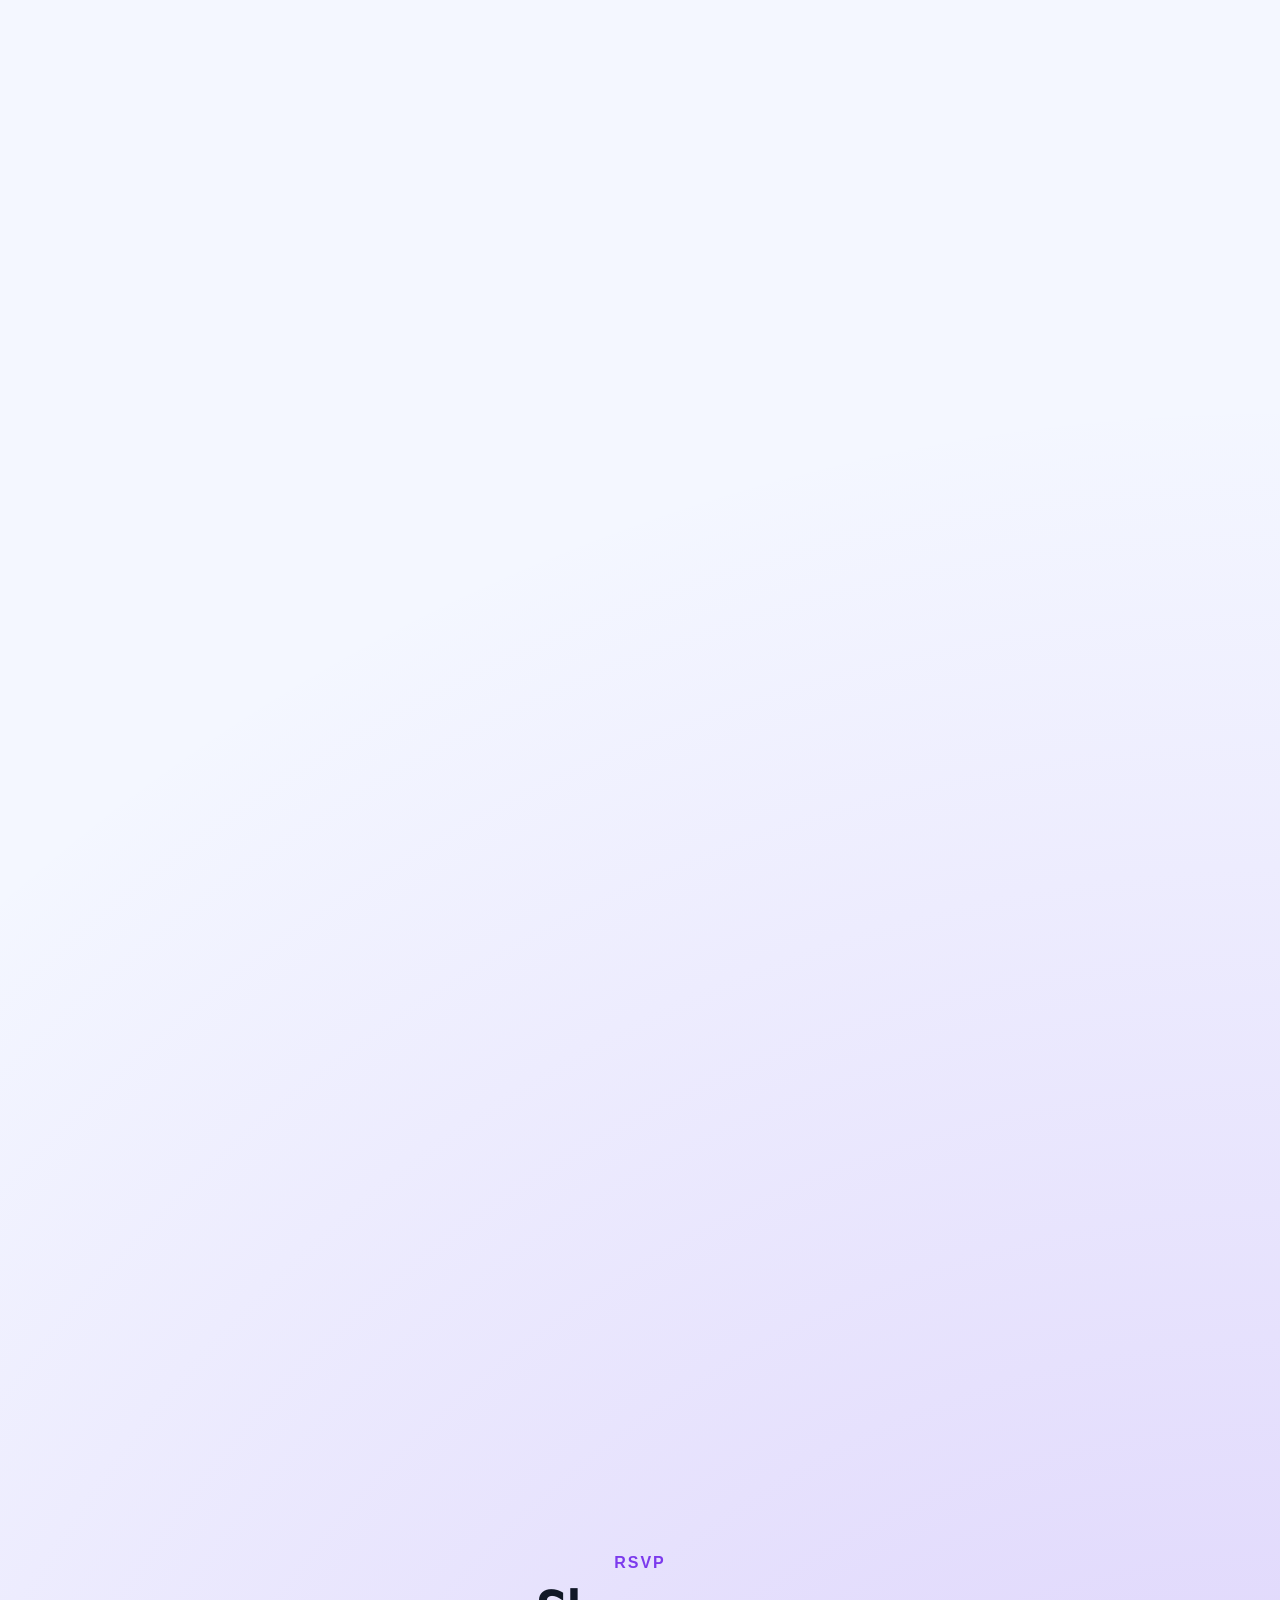
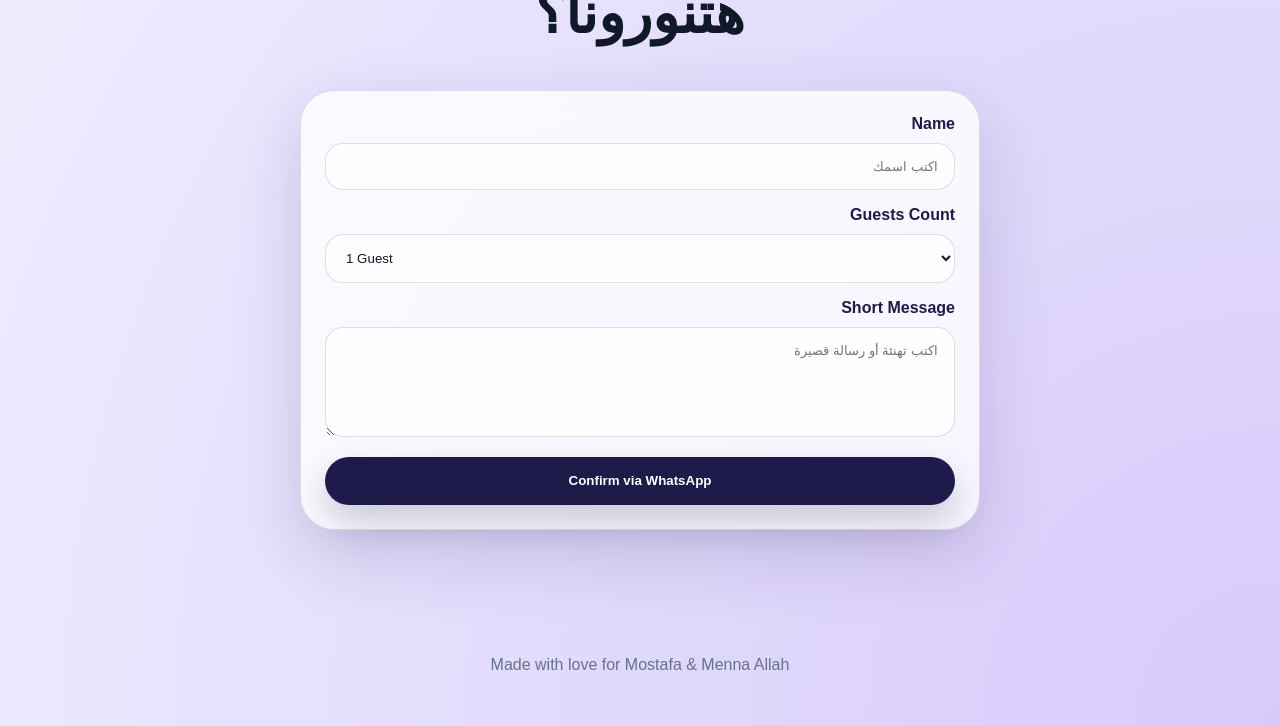
==== commit 9dac620d: "edit on colors and add website icon" ====
--- a/index.html
+++ b/index.html
@@ -1,12 +1,13 @@
 <!doctype html>
-<html lang="en" dir="ltr">
+<html lang="ar" dir="rtl">
   <head>
     <meta charset="UTF-8" />
     <meta name="viewport" content="width=device-width, initial-scale=1.0" />
     <title>Engagement Invitation | Mostafa & Menna Allah</title>
     <meta
       name="description"
-      content="Engagement invitation for Mostafa & Menna Allah" />
+      content="دعوة خطوبة Mostafa & Menna Allah - Engagement Invitation" />
+    <link rel="icon" type="image/svg+xml" href="assets/favicon.svg" />
     <link rel="stylesheet" href="style.css" />
   </head>
 
@@ -16,7 +17,7 @@
     <!-- Preloader -->
     <div class="preloader" id="preloader">
       <div class="ring-loader"></div>
-      <p>Preparing your invitation...</p>
+      <p>جاري تجهيز الـ Invitation...</p>
     </div>
 
     <!-- Audio -->
@@ -37,9 +38,9 @@
         <span class="brand-initial">M</span>
       </a>
       <nav>
-        <a href="#story">Our Story</a>
+        <a href="#story">Story</a>
         <a href="#gallery">Gallery</a>
-        <a href="#details">Details</a>
+        <a href="#details">Event Details</a>
         <a href="#dress">Dress Code</a>
         <a href="#rsvp">RSVP</a>
       </nav>
@@ -57,16 +58,15 @@
         <div class="envelope-card reveal">
           <div class="envelope-flap"></div>
           <div class="invitation-card">
-            <span class="mini-label">You are invited to celebrate</span>
+            <span class="mini-label">You are invited — الدعوة بحب</span>
             <h1 class="couple-title">
               <span class="name-line">Mostafa</span>
               <span class="amp-line">&</span>
               <span class="name-line">Menna Allah</span>
             </h1>
-            <p class="arabic-title">Our Engagement</p>
+            <p class="arabic-title">خطوبتنا</p>
             <p class="hero-text">
-              With love and joy, we invite you to celebrate the beginning of our
-              journey together.
+              بكل حب وفرحة، مستنيينكم تشاركونا أجمل بداية في حكايتنا.
             </p>
 
             <div class="hero-actions">
@@ -90,10 +90,10 @@
       <section class="section intro">
         <div class="section-head reveal">
           <span class="eyebrow">A New Beginning</span>
-          <h2>A special moment with the people we love</h2>
+          <h2>لحظة مميزة وسط الناس اللي بنحبهم</h2>
           <p>
-            We created this invitation to share our memories, event details,
-            location, and dress code in one beautiful place.
+            جمعنا لكم كل تفاصيل اليوم هنا: الـ Date، الـ Location، الـ Dress
+            Code، وطريقة تأكيد الحضور بسهولة.
           </p>
         </div>
       </section>
@@ -102,26 +102,25 @@
       <section class="section story" id="story">
         <div class="section-head reveal">
           <span class="eyebrow">Our Story</span>
-          <h2>Our story in a few moments</h2>
+          <h2>حكايتنا في كام Moment</h2>
         </div>
 
         <div class="timeline">
           <article class="timeline-item reveal">
             <span class="dot"></span>
             <h3>First Hello</h3>
-            <p>A simple moment that started a beautiful story.</p>
+            <p>بداية بسيطة، بس كانت أول خطوة في حكاية جميلة.</p>
           </article>
           <article class="timeline-item reveal">
             <span class="dot"></span>
             <h3>First Memory</h3>
-            <p>A photo, a smile, and a memory we will always keep.</p>
+            <p>صورة، ضحكة، وذكرى هنفضل فاكرينها طول العمر.</p>
           </article>
           <article class="timeline-item reveal">
             <span class="dot"></span>
             <h3>The Promise</h3>
             <p>
-              We decided to begin this journey together, surrounded by your love
-              and prayers.
+              قررنا نبدأ رحلتنا مع بعض، وسط دعواتكم وفرحتكم اللي تكمل فرحتنا.
             </p>
           </article>
         </div>
@@ -131,7 +130,7 @@
       <section class="section gallery-section" id="gallery">
         <div class="section-head reveal">
           <span class="eyebrow">Gallery</span>
-          <h2>Our Memories</h2>
+          <h2>ذكرياتنا</h2>
         </div>
 
         <div class="gallery-grid">
@@ -178,7 +177,7 @@
       <section class="section details" id="details">
         <div class="section-head reveal">
           <span class="eyebrow">Event Details</span>
-          <h2>Event Details</h2>
+          <h2>تفاصيل اليوم</h2>
         </div>
 
         <div class="details-card reveal">
@@ -195,7 +194,7 @@
             <strong id="venueText">Grand Palace</strong>
           </div>
           <div class="detail-box">
-            <span>Address</span>
+            <span>Location</span>
             <strong id="addressText">Grand Palace</strong>
           </div>
 
@@ -208,7 +207,7 @@
               rel="noopener"
               >Open Location</a
             >
-            <button class="btn ghost" id="copyAddressBtn">Copy Address</button>
+            <button class="btn ghost" id="copyAddressBtn">Copy Location</button>
             <button class="btn soft" id="calendarBtn">Add to Calendar</button>
           </div>
         </div>
@@ -218,33 +217,33 @@
       <section class="section dress" id="dress">
         <div class="section-head reveal">
           <span class="eyebrow">Dress Code</span>
-          <h2>Dress Code</h2>
+          <h2>ألوان مقترحة للتصوير</h2>
           <p>
-            A simple suggestion for soft, elegant colors that look beautiful in
-            photos.
+            اختارنا Palette مختلفة بعيد عن درجات البيج: ألوان شيك، واضحة في
+            الصور، ومناسبة للسهرة.
           </p>
         </div>
 
         <div class="dress-grid">
           <article class="dress-card reveal">
-            <span class="color-dot champagne"></span>
-            <h3>Champagne</h3>
-            <p>Elegant, soft, and perfect for photos.</p>
+            <span class="color-dot navy"></span>
+            <h3>Navy Blue</h3>
+            <p>اختيار أنيق وراقي وبيطلع فخم جدًا في الصور.</p>
           </article>
           <article class="dress-card reveal">
-            <span class="color-dot beige"></span>
-            <h3>Beige</h3>
-            <p>A classy choice for both day and night.</p>
+            <span class="color-dot burgundy"></span>
+            <h3>Burgundy</h3>
+            <p>لون دافي ومميز، مناسب لسهرة Engagement.</p>
           </article>
           <article class="dress-card reveal">
-            <span class="color-dot olive"></span>
-            <h3>Olive</h3>
-            <p>A refined color with a unique touch.</p>
+            <span class="color-dot emerald"></span>
+            <h3>Emerald Green</h3>
+            <p>لون راقي ومختلف وبيضيف لمسة Luxury.</p>
           </article>
           <article class="dress-card reveal">
-            <span class="color-dot black"></span>
-            <h3>Black</h3>
-            <p>Classic, timeless, and perfect for men.</p>
+            <span class="color-dot silver"></span>
+            <h3>Silver Grey</h3>
+            <p>Neutral شيك بدل البيج، ومناسب جدًا مع الإضاءة.</p>
           </article>
         </div>
       </section>
@@ -253,16 +252,13 @@
       <section class="section features">
         <div class="section-head reveal">
           <span class="eyebrow">Little Details</span>
-          <h2>Little Details</h2>
+          <h2>تفاصيل صغيرة بتفرق</h2>
         </div>
 
         <div class="feature-grid">
           <article class="feature-card reveal">
-            <h3>A note for our guests</h3>
-            <p>
-              Your presence is the greatest gift, and your prayers mean
-              everything to us.
-            </p>
+            <h3>Guest Note</h3>
+            <p>وجودكم معانا هو أجمل Gift، ودعواتكم هي اللي هتكمل فرحتنا.</p>
           </article>
           <article class="feature-card reveal">
             <h3>Event Hashtag</h3>
@@ -271,8 +267,7 @@
           <article class="feature-card reveal">
             <h3>Photo Note</h3>
             <p>
-              Capture the moments and share the memories with us after the
-              celebration.
+              صوروا اللحظات الحلوة وشاركوا Memories اليوم معانا بعد الاحتفال.
             </p>
           </article>
         </div>
@@ -282,7 +277,7 @@
       <section class="section rsvp" id="rsvp">
         <div class="section-head reveal">
           <span class="eyebrow">RSVP</span>
-          <h2>Will you join us?</h2>
+          <h2>هتنورونا؟</h2>
         </div>
 
         <form class="rsvp-form reveal" id="rsvpForm">
@@ -291,7 +286,7 @@
             <input
               type="text"
               id="guestName"
-              placeholder="Write your name"
+              placeholder="اكتب اسمك"
               required />
           </label>
 
@@ -310,7 +305,7 @@
             Short Message
             <textarea
               id="guestNote"
-              placeholder="Write a greeting or a short note"></textarea>
+              placeholder="اكتب تهنئة أو رسالة قصيرة"></textarea>
           </label>
 
           <button class="btn primary wide" type="submit">
--- a/style.css
+++ b/style.css
@@ -4,16 +4,16 @@
 ========= */
 
 :root {
-  --bg: #fff8f2;
-  --paper: rgba(255, 255, 255, 0.74);
+  --bg: #f4f7ff;
+  --paper: rgba(255, 255, 255, 0.78);
   --paper-solid: #ffffff;
-  --text: #2d211c;
-  --muted: #876f62;
-  --gold: #c49a5a;
-  --rose: #d8a6a6;
-  --deep: #5d4037;
-  --line: rgba(93, 64, 55, 0.14);
-  --shadow: 0 24px 70px rgba(94, 58, 37, 0.16);
+  --text: #111827;
+  --muted: #64748b;
+  --gold: #7c3aed;
+  --rose: #38bdf8;
+  --deep: #1e1b4b;
+  --line: rgba(30, 27, 75, 0.14);
+  --shadow: 0 24px 70px rgba(30, 27, 75, 0.16);
   --radius-lg: 34px;
   --radius-md: 22px;
   --transition: 0.35s ease;
@@ -30,11 +30,11 @@
 body {
   margin: 0;
   background:
-    radial-gradient(circle at top left, rgba(216, 166, 166, 0.42), transparent 30%),
-    radial-gradient(circle at bottom right, rgba(196, 154, 90, 0.24), transparent 34%),
+    radial-gradient(circle at top left, rgba(56, 189, 248, 0.42), transparent 30%),
+    radial-gradient(circle at bottom right, rgba(124, 58, 237, 0.24), transparent 34%),
     var(--bg);
   color: var(--text);
-  font-family: Tahoma, Arial, sans-serif;
+  font-family: "Cairo", Tahoma, Arial, sans-serif;
   min-height: 100vh;
   overflow-x: hidden;
 }
@@ -66,7 +66,7 @@
   width: 260px;
   height: 260px;
   border-radius: 999px;
-  background: radial-gradient(circle, rgba(196, 154, 90, 0.16), transparent 65%);
+  background: radial-gradient(circle, rgba(124, 58, 237, 0.16), transparent 65%);
   pointer-events: none;
   z-index: 1;
   transform: translate(-50%, -50%);
@@ -96,7 +96,7 @@
   width: 74px;
   height: 74px;
   border-radius: 50%;
-  border: 2px solid rgba(196, 154, 90, 0.25);
+  border: 2px solid rgba(124, 58, 237, 0.25);
   border-top-color: var(--gold);
   animation: spin 1s linear infinite;
 }
@@ -143,9 +143,9 @@
   padding: 12px 14px;
   border: 1px solid var(--line);
   border-radius: 999px;
-  background: rgba(255, 248, 242, 0.72);
+  background: rgba(244, 247, 255, 0.78);
   backdrop-filter: blur(18px);
-  box-shadow: 0 12px 40px rgba(94, 58, 37, 0.08);
+  box-shadow: 0 12px 40px rgba(30, 27, 75, 0.08);
 }
 
 .brand {
@@ -157,7 +157,7 @@
   align-items: center;
   justify-content: center;
   gap: 8px;
-  background: linear-gradient(135deg, var(--deep), #7b554b);
+  background: linear-gradient(135deg, var(--deep), #2563eb);
   color: white;
   font-family: Georgia, "Times New Roman", serif;
   font-weight: 800;
@@ -165,13 +165,13 @@
   letter-spacing: 0;
   line-height: 1;
   white-space: nowrap;
-  box-shadow: 0 12px 28px rgba(93, 64, 55, 0.22);
+  box-shadow: 0 12px 28px rgba(30, 27, 75, 0.22);
   border: 1px solid rgba(255, 255, 255, 0.38);
 }
 
 .brand:hover {
   transform: translateY(-2px);
-  box-shadow: 0 16px 34px rgba(93, 64, 55, 0.28);
+  box-shadow: 0 16px 34px rgba(30, 27, 75, 0.28);
 }
 
 .brand-amp {
@@ -209,7 +209,7 @@
   border: 0;
   border-radius: 50%;
   cursor: pointer;
-  background: rgba(196, 154, 90, 0.16);
+  background: rgba(124, 58, 237, 0.16);
   color: var(--deep);
   font-size: 20px;
   transition: var(--transition);
@@ -284,7 +284,7 @@
 .btn.primary {
   background: var(--deep);
   color: white;
-  box-shadow: 0 16px 34px rgba(93, 64, 55, 0.22);
+  box-shadow: 0 16px 34px rgba(30, 27, 75, 0.22);
 }
 
 .btn.ghost {
@@ -294,7 +294,7 @@
 }
 
 .btn.soft {
-  background: rgba(196, 154, 90, 0.15);
+  background: rgba(124, 58, 237, 0.15);
   color: var(--deep);
 }
 
@@ -323,7 +323,7 @@
 .orb-1 {
   width: 340px;
   height: 340px;
-  background: rgba(216, 166, 166, 0.35);
+  background: rgba(56, 189, 248, 0.35);
   top: 16%;
   right: -100px;
   animation: drift 8s ease-in-out infinite;
@@ -332,7 +332,7 @@
 .orb-2 {
   width: 260px;
   height: 260px;
-  background: rgba(196, 154, 90, 0.2);
+  background: rgba(124, 58, 237, 0.2);
   bottom: 10%;
   left: -70px;
   animation: drift 9s ease-in-out infinite reverse;
@@ -356,7 +356,7 @@
   height: 120px;
   transform: translateX(-50%) rotateX(68deg);
   transform-origin: bottom;
-  background: linear-gradient(135deg, #ead1b0, #fff4e6);
+  background: linear-gradient(135deg, #dbeafe, #f5f3ff);
   clip-path: polygon(0 0, 100% 0, 50% 100%);
   opacity: 0.7;
   animation: flapOpen 1.3s ease both 0.6s;
@@ -375,7 +375,7 @@
   border-radius: var(--radius-lg);
   background:
     linear-gradient(rgba(255,255,255,.74), rgba(255,255,255,.74)),
-    repeating-linear-gradient(45deg, rgba(196,154,90,.08) 0 1px, transparent 1px 12px);
+    repeating-linear-gradient(45deg, rgba(124,58,237,.08) 0 1px, transparent 1px 12px);
   box-shadow: var(--shadow);
   backdrop-filter: blur(18px);
   overflow: hidden;
@@ -385,7 +385,7 @@
 .invitation-card::after {
   content: "";
   position: absolute;
-  border: 1px solid rgba(196, 154, 90, 0.32);
+  border: 1px solid rgba(124, 58, 237, 0.32);
   border-radius: inherit;
   inset: 14px;
   pointer-events: none;
@@ -393,7 +393,7 @@
 
 .invitation-card::after {
   inset: 24px;
-  border-color: rgba(216, 166, 166, 0.28);
+  border-color: rgba(56, 189, 248, 0.28);
 }
 
 .mini-label {
@@ -473,7 +473,7 @@
   border-radius: 22px;
   background: rgba(255, 255, 255, 0.62);
   backdrop-filter: blur(16px);
-  box-shadow: 0 14px 28px rgba(94, 58, 37, 0.08);
+  box-shadow: 0 14px 28px rgba(30, 27, 75, 0.08);
 }
 
 .countdown strong {
@@ -512,7 +512,7 @@
   top: 20px;
   bottom: 20px;
   width: 1px;
-  background: rgba(196, 154, 90, 0.28);
+  background: rgba(124, 58, 237, 0.28);
 }
 
 .timeline-item {
@@ -521,7 +521,7 @@
   background: var(--paper);
   border: 1px solid var(--line);
   border-radius: var(--radius-md);
-  box-shadow: 0 16px 46px rgba(94, 58, 37, 0.08);
+  box-shadow: 0 16px 46px rgba(30, 27, 75, 0.08);
   backdrop-filter: blur(18px);
 }
 
@@ -569,7 +569,7 @@
   cursor: pointer;
   border-radius: 28px;
   overflow: hidden;
-  background: linear-gradient(135deg, rgba(216,166,166,.36), rgba(196,154,90,.18));
+  background: linear-gradient(135deg, rgba(56,189,248,.36), rgba(124,58,237,.18));
   box-shadow: var(--shadow);
   transform: rotate(var(--r, 0deg));
   transition: var(--transition);
@@ -626,7 +626,7 @@
   border: 1px solid var(--line);
   border-radius: 30px;
   background: var(--paper);
-  box-shadow: 0 18px 50px rgba(94, 58, 37, 0.09);
+  box-shadow: 0 18px 50px rgba(30, 27, 75, 0.09);
 }
 
 .reel-card video {
@@ -634,7 +634,7 @@
   aspect-ratio: 9 / 13;
   object-fit: cover;
   display: block;
-  background: linear-gradient(135deg, rgba(216,166,166,.28), rgba(196,154,90,.18));
+  background: linear-gradient(135deg, rgba(56,189,248,.28), rgba(124,58,237,.18));
 }
 
 .reel-card div {
@@ -702,7 +702,7 @@
   border: 1px solid var(--line);
   border-radius: 28px;
   background: var(--paper);
-  box-shadow: 0 18px 46px rgba(94, 58, 37, 0.08);
+  box-shadow: 0 18px 46px rgba(30, 27, 75, 0.08);
   backdrop-filter: blur(18px);
 }
 
@@ -716,10 +716,10 @@
   box-shadow: 0 8px 18px rgba(0,0,0,.09);
 }
 
-.champagne { background: #e7d3ad; }
-.beige { background: #d7c2a4; }
-.olive { background: #8b8d64; }
-.black { background: #1d1b1b; }
+.navy { background: #1e3a8a; }
+.burgundy { background: #7f1d1d; }
+.emerald { background: #047857; }
+.silver { background: #94a3b8; }
 
 .dress-card p,
 .feature-card p {
@@ -768,8 +768,8 @@
 .rsvp-form input:focus,
 .rsvp-form select:focus,
 .rsvp-form textarea:focus {
-  border-color: rgba(196, 154, 90, 0.7);
-  box-shadow: 0 0 0 4px rgba(196, 154, 90, 0.12);
+  border-color: rgba(124, 58, 237, 0.7);
+  box-shadow: 0 0 0 4px rgba(124, 58, 237, 0.12);
 }
 
 /* Lightbox */
@@ -911,3 +911,36 @@
     display: none;
   }
 }
+
+
+/* Mixed Arabic / English refinements */
+.topbar nav,
+.brand,
+.couple-title,
+.countdown,
+.details-actions,
+.hero-actions,
+.photo-card span,
+.btn,
+.music-btn {
+  direction: ltr;
+}
+
+.invitation-card,
+.section-head,
+.timeline-item,
+.dress-card,
+.feature-card,
+.rsvp-form {
+  direction: rtl;
+}
+
+.rsvp-form input,
+.rsvp-form textarea {
+  direction: rtl;
+  text-align: right;
+}
+
+.rsvp-form select {
+  direction: ltr;
+}
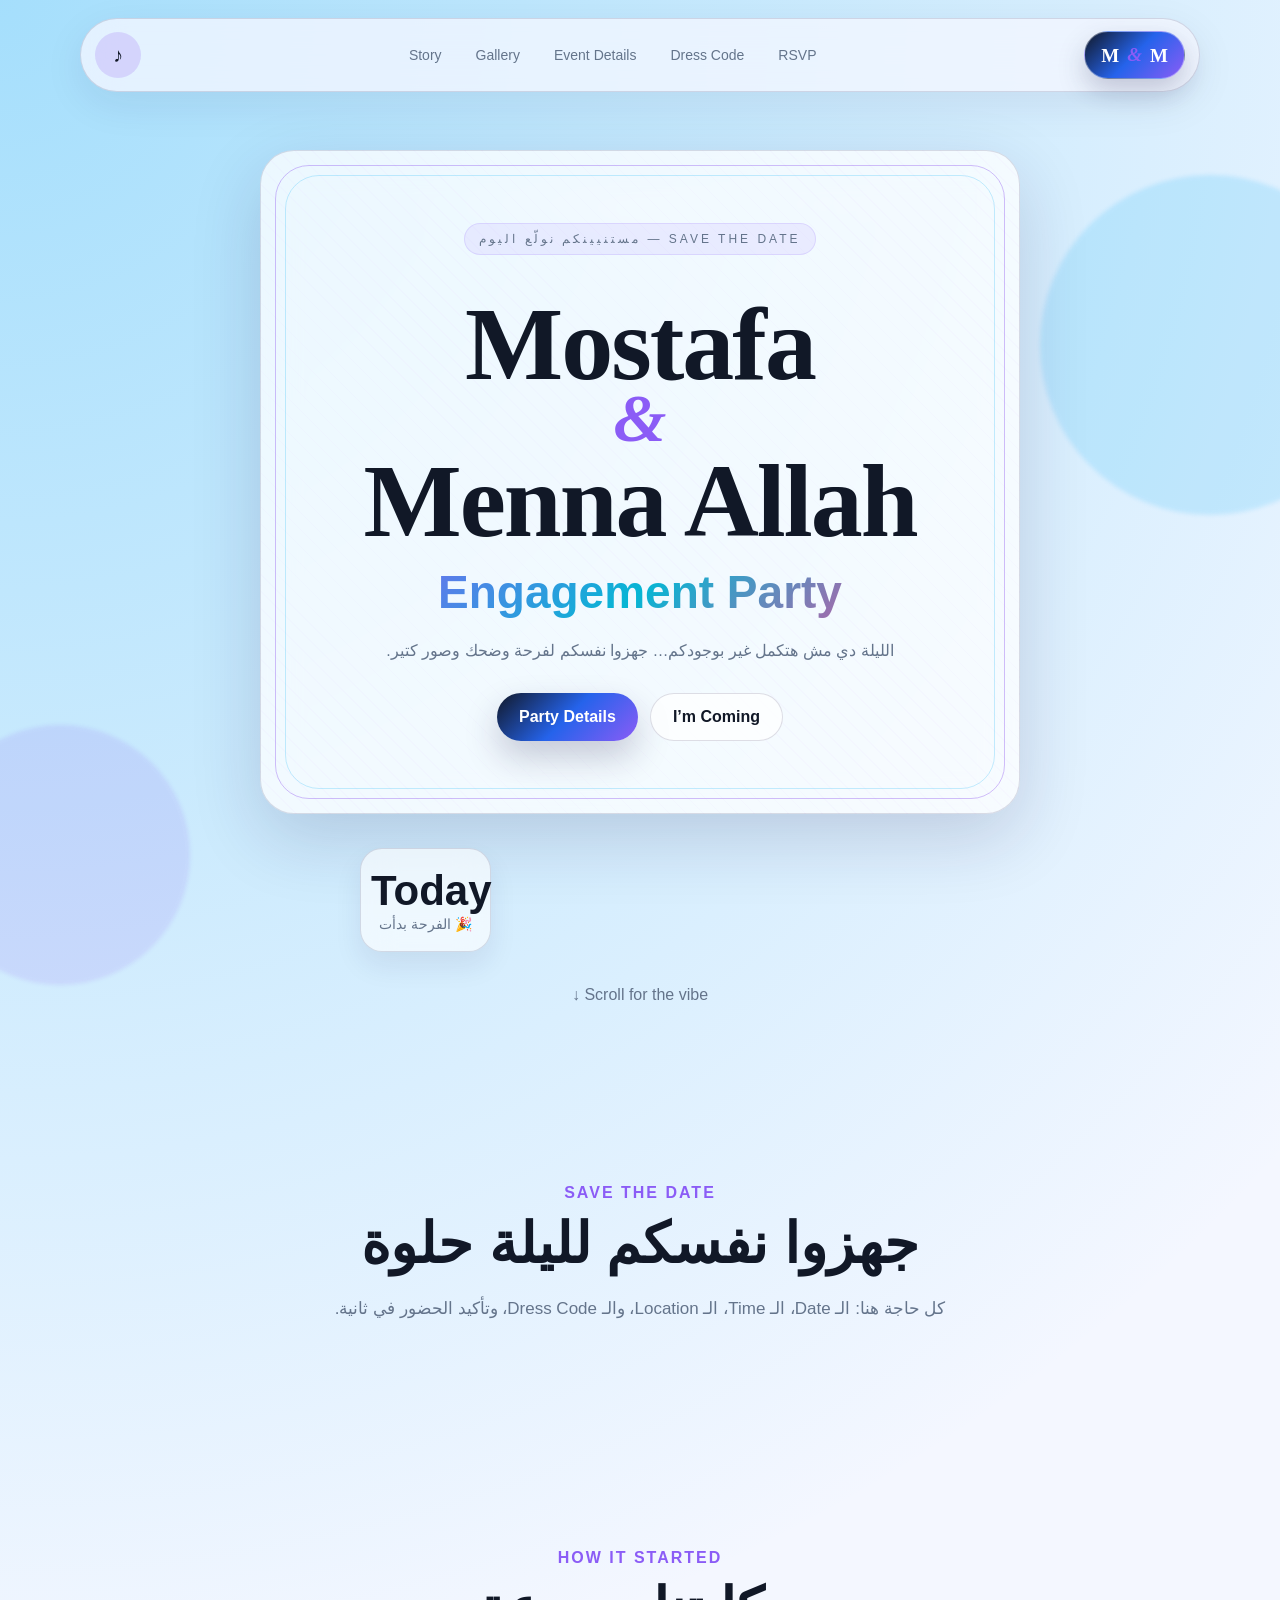
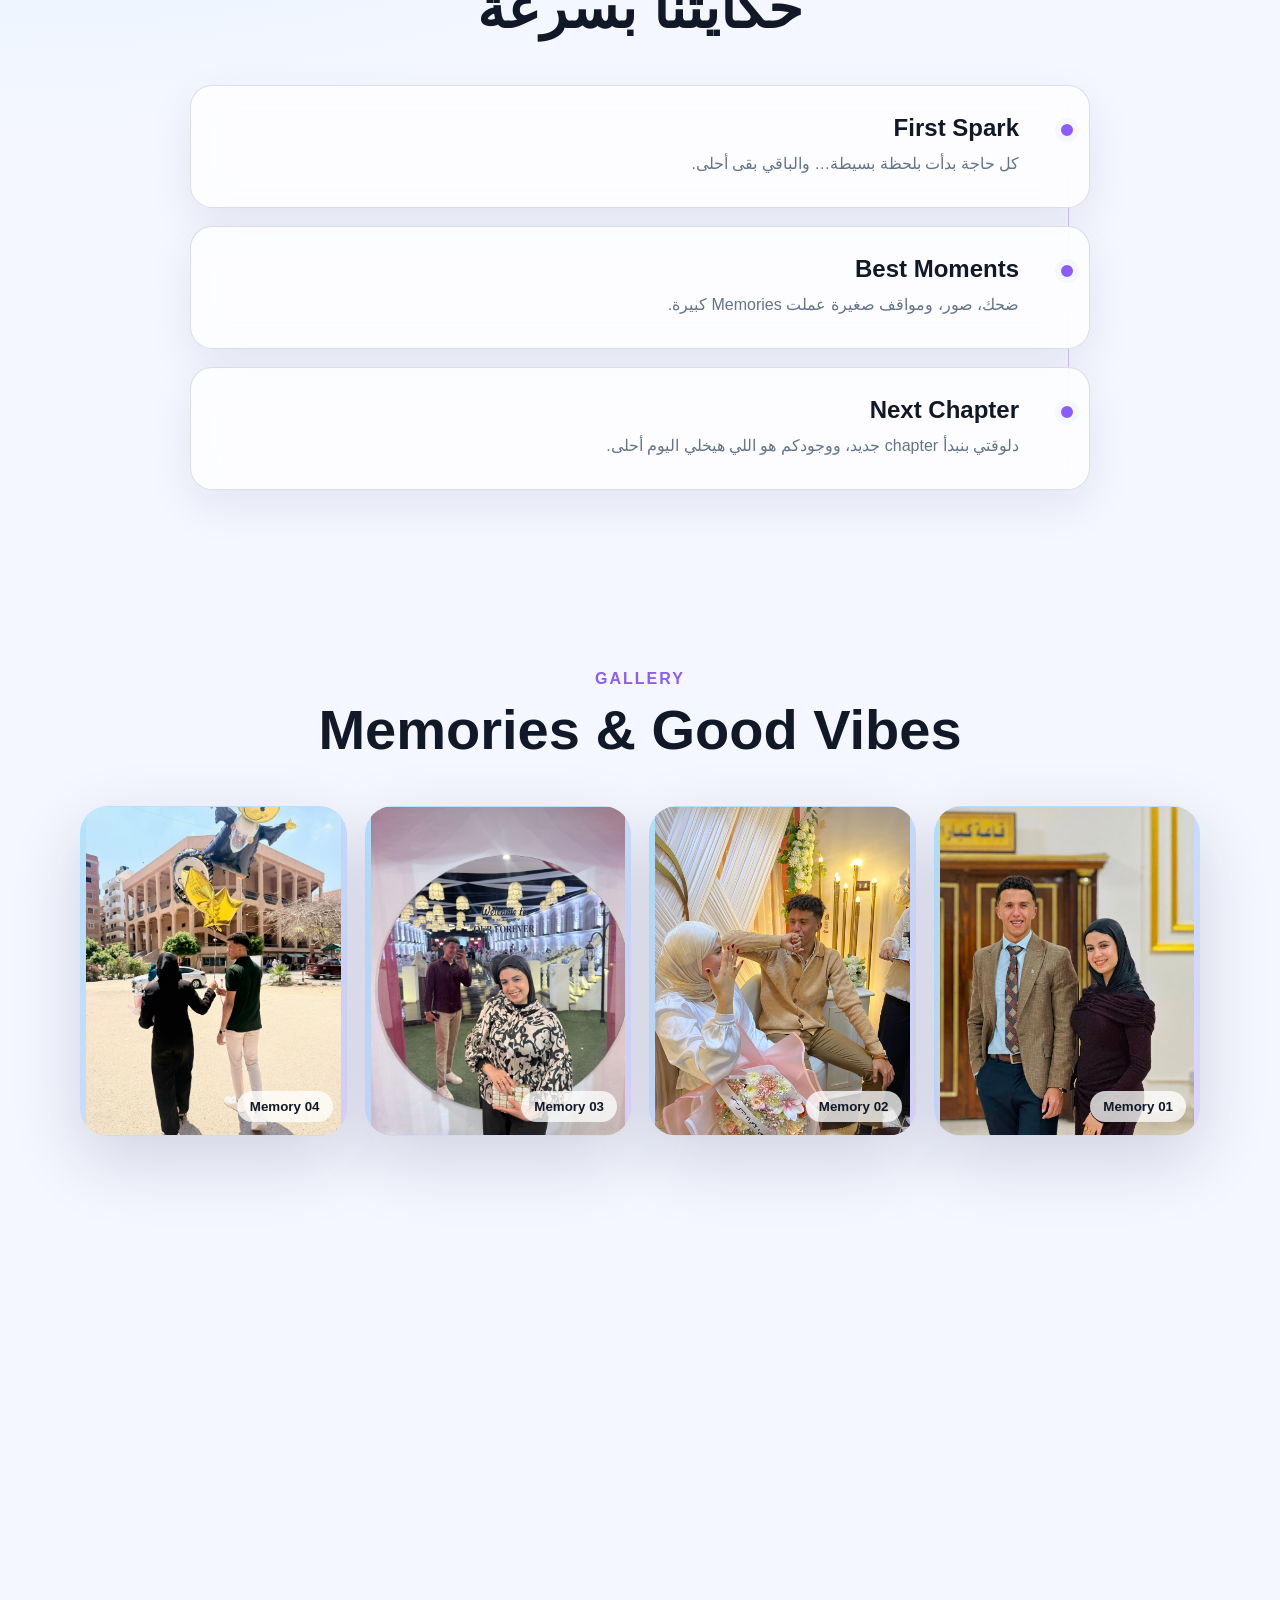
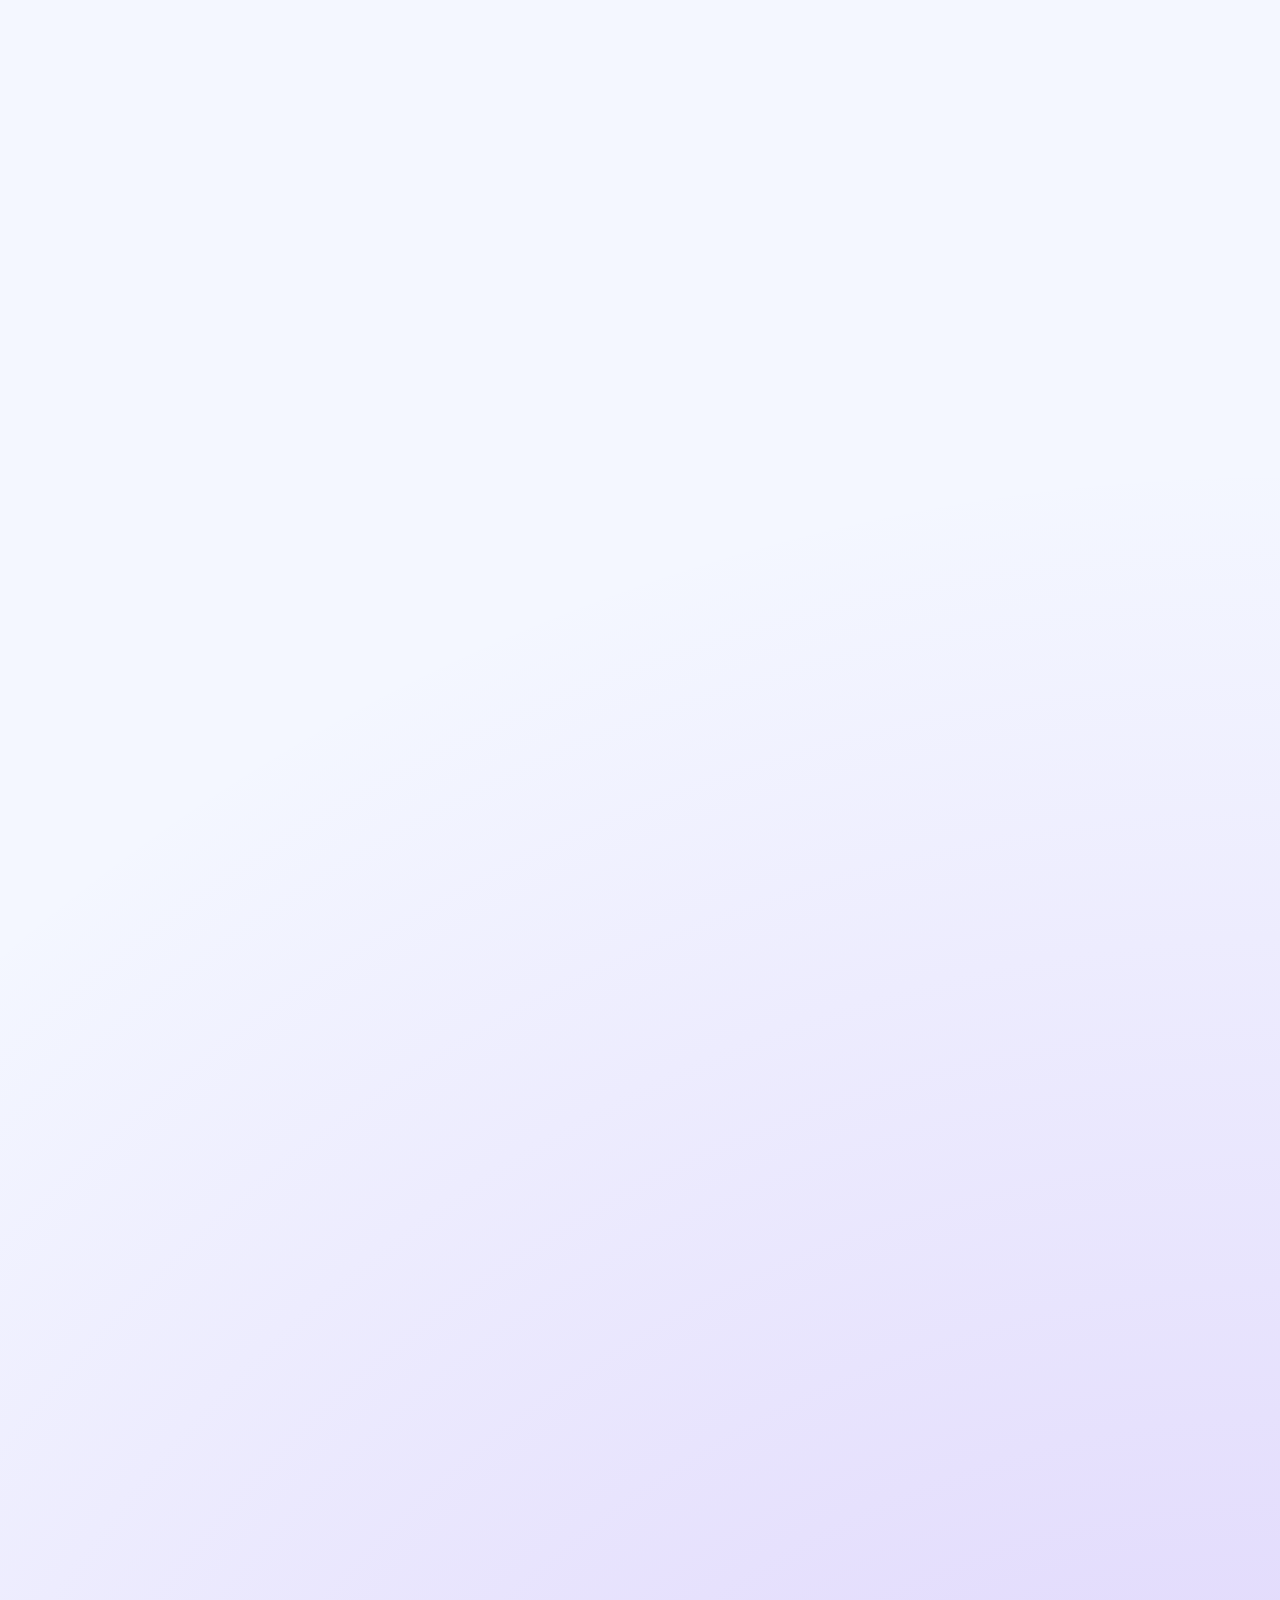
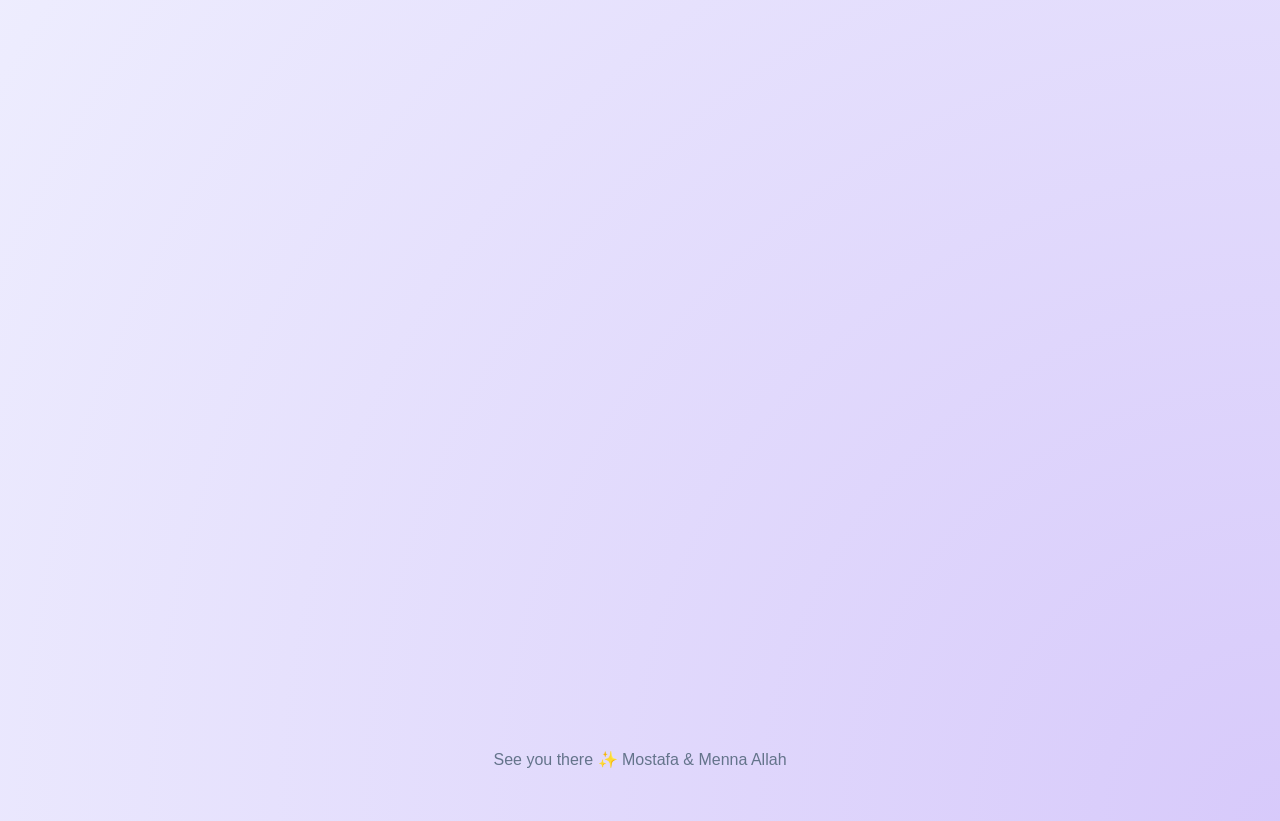
==== commit 15f548cf: "Add new music and edit some words" ====
--- a/index.html
+++ b/index.html
@@ -8,7 +8,7 @@
       name="description"
       content="دعوة خطوبة Mostafa & Menna Allah - Engagement Invitation" />
     <link rel="icon" type="image/svg+xml" href="assets/favicon.svg" />
-    <link rel="stylesheet" href="style.css" />
+    <link rel="stylesheet" href="style.css?v=3" />
   </head>
 
   <body>
@@ -17,13 +17,13 @@
     <!-- Preloader -->
     <div class="preloader" id="preloader">
       <div class="ring-loader"></div>
-      <p>جاري تجهيز الـ Invitation...</p>
+      <p>بنجهزلك الدعوة... لحظة بس ✨</p>
     </div>
 
     <!-- Audio -->
     <audio id="bgMusic" loop>
       <source
-        src="assets/alexguz-funk-amp-breakbeat-541097.mp3"
+        src="assets/Esseily_&_Sabren_We_Akhyran_Ramadan_2026_محمود_العسيلي_وصابرين_وأخيراً.m4a"
         type="audio/mpeg" />
     </audio>
 
@@ -58,20 +58,20 @@
         <div class="envelope-card reveal">
           <div class="envelope-flap"></div>
           <div class="invitation-card">
-            <span class="mini-label">You are invited — الدعوة بحب</span>
+            <span class="mini-label">Save the Date — مستنيينكم نولّع اليوم</span>
             <h1 class="couple-title">
               <span class="name-line">Mostafa</span>
               <span class="amp-line">&</span>
               <span class="name-line">Menna Allah</span>
             </h1>
-            <p class="arabic-title">خطوبتنا</p>
+            <p class="arabic-title">Engagement Party</p>
             <p class="hero-text">
-              بكل حب وفرحة، مستنيينكم تشاركونا أجمل بداية في حكايتنا.
+              الليلة دي مش هتكمل غير بوجودكم… جهزوا نفسكم لفرحة وضحك وصور كتير.
             </p>
 
             <div class="hero-actions">
-              <a href="#details" class="btn primary">Event Details</a>
-              <a href="#rsvp" class="btn ghost">RSVP</a>
+              <a href="#details" class="btn primary">Party Details</a>
+              <a href="#rsvp" class="btn ghost">I’m Coming</a>
             </div>
           </div>
         </div>
@@ -83,17 +83,16 @@
           <div><strong id="seconds">00</strong><span>Seconds</span></div>
         </div>
 
-        <a href="#story" class="scroll-down">Discover the invitation ↓</a>
+        <a href="#story" class="scroll-down">Scroll for the vibe ↓</a>
       </section>
 
       <!-- Intro -->
       <section class="section intro">
         <div class="section-head reveal">
-          <span class="eyebrow">A New Beginning</span>
-          <h2>لحظة مميزة وسط الناس اللي بنحبهم</h2>
+          <span class="eyebrow">Save The Date</span>
+          <h2>جهزوا نفسكم لليلة حلوة</h2>
           <p>
-            جمعنا لكم كل تفاصيل اليوم هنا: الـ Date، الـ Location، الـ Dress
-            Code، وطريقة تأكيد الحضور بسهولة.
+            كل حاجة هنا: الـ Date، الـ Time، الـ Location، والـ Dress Code، وتأكيد الحضور في ثانية.
           </p>
         </div>
       </section>
@@ -101,26 +100,26 @@
       <!-- Story Timeline -->
       <section class="section story" id="story">
         <div class="section-head reveal">
-          <span class="eyebrow">Our Story</span>
-          <h2>حكايتنا في كام Moment</h2>
+          <span class="eyebrow">How It Started</span>
+          <h2>حكايتنا بسرعة</h2>
         </div>
 
         <div class="timeline">
           <article class="timeline-item reveal">
             <span class="dot"></span>
-            <h3>First Hello</h3>
-            <p>بداية بسيطة، بس كانت أول خطوة في حكاية جميلة.</p>
+            <h3>First Spark</h3>
+            <p>كل حاجة بدأت بلحظة بسيطة… والباقي بقى أحلى.</p>
           </article>
           <article class="timeline-item reveal">
             <span class="dot"></span>
-            <h3>First Memory</h3>
-            <p>صورة، ضحكة، وذكرى هنفضل فاكرينها طول العمر.</p>
+            <h3>Best Moments</h3>
+            <p>ضحك، صور، ومواقف صغيرة عملت Memories كبيرة.</p>
           </article>
           <article class="timeline-item reveal">
             <span class="dot"></span>
-            <h3>The Promise</h3>
+            <h3>Next Chapter</h3>
             <p>
-              قررنا نبدأ رحلتنا مع بعض، وسط دعواتكم وفرحتكم اللي تكمل فرحتنا.
+              دلوقتي بنبدأ chapter جديد، ووجودكم هو اللي هيخلي اليوم أحلى.
             </p>
           </article>
         </div>
@@ -130,7 +129,7 @@
       <section class="section gallery-section" id="gallery">
         <div class="section-head reveal">
           <span class="eyebrow">Gallery</span>
-          <h2>ذكرياتنا</h2>
+          <h2>Memories & Good Vibes</h2>
         </div>
 
         <div class="gallery-grid">
@@ -177,25 +176,24 @@
       <section class="section details" id="details">
         <div class="section-head reveal">
           <span class="eyebrow">Event Details</span>
-          <h2>تفاصيل اليوم</h2>
+          <h2>الميعاد واللوكيشن</h2>
         </div>
 
         <div class="details-card reveal">
           <div class="detail-box">
             <span>Date</span>
-            <strong id="eventDateText">21 July 2026</strong>
+            <strong id="eventDateText">Tuesday, 21 July 2026</strong>
           </div>
           <div class="detail-box">
             <span>Time</span>
-            <strong id="eventTimeText">07:00 PM</strong>
-          </div>
-          <div class="detail-box">
-            <span>Venue</span>
-            <strong id="venueText">Grand Palace</strong>
-          </div>
-          <div class="detail-box">
+            <strong id="eventTimeText">09:00 PM</strong>
+          </div>
+          <div class="detail-box location-box">
             <span>Location</span>
-            <strong id="addressText">Grand Palace</strong>
+            <strong id="addressText">Gehan Road, Qewaisna Center</strong>
+            <p id="locationDetailsText" class="location-details">
+              Menofia Governorate
+            </p>
           </div>
 
           <div class="details-actions">
@@ -205,10 +203,10 @@
               href="#"
               target="_blank"
               rel="noopener"
-              >Open Location</a
+               >Open Maps</a
             >
             <button class="btn ghost" id="copyAddressBtn">Copy Location</button>
-            <button class="btn soft" id="calendarBtn">Add to Calendar</button>
+            <button class="btn soft" id="calendarBtn">Save Calendar</button>
           </div>
         </div>
       </section>
@@ -217,10 +215,9 @@
       <section class="section dress" id="dress">
         <div class="section-head reveal">
           <span class="eyebrow">Dress Code</span>
-          <h2>ألوان مقترحة للتصوير</h2>
+          <h2>Dress Code يطلع جامد في الصور</h2>
           <p>
-            اختارنا Palette مختلفة بعيد عن درجات البيج: ألوان شيك، واضحة في
-            الصور، ومناسبة للسهرة.
+            اختار لبسك براحتك، بس دي Palette شبابية وشيك وهتطلع حلوة جدًا في الصور.
           </p>
         </div>
 
@@ -228,22 +225,22 @@
           <article class="dress-card reveal">
             <span class="color-dot navy"></span>
             <h3>Navy Blue</h3>
-            <p>اختيار أنيق وراقي وبيطلع فخم جدًا في الصور.</p>
+            <p>لون شيك، سهل يتلبس، وبيطلع جامد في الصور.</p>
           </article>
           <article class="dress-card reveal">
             <span class="color-dot burgundy"></span>
             <h3>Burgundy</h3>
-            <p>لون دافي ومميز، مناسب لسهرة Engagement.</p>
+            <p>Vibe مختلف ودافي، مناسب جدًا لسهرة Engagement.</p>
           </article>
           <article class="dress-card reveal">
             <span class="color-dot emerald"></span>
             <h3>Emerald Green</h3>
-            <p>لون راقي ومختلف وبيضيف لمسة Luxury.</p>
+            <p>لون لافت وراقي، هيبان قوي مع الإضاءة.</p>
           </article>
           <article class="dress-card reveal">
             <span class="color-dot silver"></span>
             <h3>Silver Grey</h3>
-            <p>Neutral شيك بدل البيج، ومناسب جدًا مع الإضاءة.</p>
+            <p>Neutral شبابي وهادي، بديل لطيف للبيج.</p>
           </article>
         </div>
       </section>
@@ -252,22 +249,22 @@
       <section class="section features">
         <div class="section-head reveal">
           <span class="eyebrow">Little Details</span>
-          <h2>تفاصيل صغيرة بتفرق</h2>
+          <h2>ملاحظات على السريع</h2>
         </div>
 
         <div class="feature-grid">
           <article class="feature-card reveal">
             <h3>Guest Note</h3>
-            <p>وجودكم معانا هو أجمل Gift، ودعواتكم هي اللي هتكمل فرحتنا.</p>
+            <p>وجودك هو أهم Gift… تعالى نفرح ونعمل Memories حلوة.</p>
           </article>
           <article class="feature-card reveal">
             <h3>Event Hashtag</h3>
-            <p>#Mostafa_Menna_Allah_Engagement</p>
+            <p>#Mostafa_Menna_Allah_Engagement<br />استخدموه في الصور والستوريز ✨</p>
           </article>
           <article class="feature-card reveal">
             <h3>Photo Note</h3>
             <p>
-              صوروا اللحظات الحلوة وشاركوا Memories اليوم معانا بعد الاحتفال.
+              صور، اعمل mention، وخلينا نحتفظ بكل لحظة حلوة من اليوم.
             </p>
           </article>
         </div>
@@ -277,7 +274,8 @@
       <section class="section rsvp" id="rsvp">
         <div class="section-head reveal">
           <span class="eyebrow">RSVP</span>
-          <h2>هتنورونا؟</h2>
+          <h2>هتيجي؟ Confirm بسرعة</h2>
+          <p>اختار عدد الضيوف وابعت تأكيدك على WhatsApp في ثانية.</p>
         </div>
 
         <form class="rsvp-form reveal" id="rsvpForm">
@@ -286,7 +284,7 @@
             <input
               type="text"
               id="guestName"
-              placeholder="اكتب اسمك"
+              placeholder="اسمك الجميل"
               required />
           </label>
 
@@ -305,11 +303,11 @@
             Short Message
             <textarea
               id="guestNote"
-              placeholder="اكتب تهنئة أو رسالة قصيرة"></textarea>
+              placeholder="قولهم كلمة حلوة"></textarea>
           </label>
 
           <button class="btn primary wide" type="submit">
-            Confirm via WhatsApp
+            Confirm on WhatsApp 🚀
           </button>
         </form>
       </section>
@@ -322,9 +320,9 @@
     </div>
 
     <footer>
-      <p>Made with love for Mostafa & Menna Allah</p>
+      <p>See you there ✨ Mostafa & Menna Allah</p>
     </footer>
 
-    <script src="script.js"></script>
+    <script src="script.js?v=3"></script>
   </body>
 </html>
--- a/style.css
+++ b/style.css
@@ -9,9 +9,9 @@
   --paper-solid: #ffffff;
   --text: #111827;
   --muted: #64748b;
-  --gold: #7c3aed;
-  --rose: #38bdf8;
-  --deep: #1e1b4b;
+  --gold: #8b5cf6;
+  --rose: #06b6d4;
+  --deep: #111827;
   --line: rgba(30, 27, 75, 0.14);
   --shadow: 0 24px 70px rgba(30, 27, 75, 0.16);
   --radius-lg: 34px;
@@ -30,8 +30,16 @@
 body {
   margin: 0;
   background:
-    radial-gradient(circle at top left, rgba(56, 189, 248, 0.42), transparent 30%),
-    radial-gradient(circle at bottom right, rgba(124, 58, 237, 0.24), transparent 34%),
+    radial-gradient(
+      circle at top left,
+      rgba(56, 189, 248, 0.42),
+      transparent 30%
+    ),
+    radial-gradient(
+      circle at bottom right,
+      rgba(124, 58, 237, 0.24),
+      transparent 34%
+    ),
     var(--bg);
   color: var(--text);
   font-family: "Cairo", Tahoma, Arial, sans-serif;
@@ -53,6 +61,11 @@
 select,
 textarea {
   font-family: inherit;
+}
+
+::-moz-selection {
+  background: var(--gold);
+  color: white;
 }
 
 ::selection {
@@ -66,7 +79,11 @@
   width: 260px;
   height: 260px;
   border-radius: 999px;
-  background: radial-gradient(circle, rgba(124, 58, 237, 0.16), transparent 65%);
+  background: radial-gradient(
+    circle,
+    rgba(124, 58, 237, 0.16),
+    transparent 65%
+  );
   pointer-events: none;
   z-index: 1;
   transform: translate(-50%, -50%);
@@ -84,7 +101,9 @@
   gap: 18px;
   background: var(--bg);
   z-index: 1000;
-  transition: opacity 0.5s ease, visibility 0.5s ease;
+  transition:
+    opacity 0.5s ease,
+    visibility 0.5s ease;
 }
 
 .preloader.hide {
@@ -98,11 +117,20 @@
   border-radius: 50%;
   border: 2px solid rgba(124, 58, 237, 0.25);
   border-top-color: var(--gold);
+  -webkit-animation: spin 1s linear infinite;
   animation: spin 1s linear infinite;
 }
 
+@-webkit-keyframes spin {
+  to {
+    transform: rotate(360deg);
+  }
+}
+
 @keyframes spin {
-  to { transform: rotate(360deg); }
+  to {
+    transform: rotate(360deg);
+  }
 }
 
 /* Floating hearts */
@@ -118,7 +146,15 @@
   position: absolute;
   top: -40px;
   opacity: 0.7;
+  -webkit-animation: floatDown linear forwards;
   animation: floatDown linear forwards;
+}
+
+@-webkit-keyframes floatDown {
+  to {
+    transform: translateY(calc(100vh + 80px)) rotate(360deg);
+    opacity: 0;
+  }
 }
 
 @keyframes floatDown {
@@ -144,6 +180,7 @@
   border: 1px solid var(--line);
   border-radius: 999px;
   background: rgba(244, 247, 255, 0.78);
+  -webkit-backdrop-filter: blur(18px);
   backdrop-filter: blur(18px);
   box-shadow: 0 12px 40px rgba(30, 27, 75, 0.08);
 }
@@ -157,7 +194,7 @@
   align-items: center;
   justify-content: center;
   gap: 8px;
-  background: linear-gradient(135deg, var(--deep), #2563eb);
+  background: linear-gradient(135deg, #111827, #2563eb, #8b5cf6);
   color: white;
   font-family: Georgia, "Times New Roman", serif;
   font-weight: 800;
@@ -218,11 +255,20 @@
 .music-btn.playing {
   background: var(--gold);
   color: white;
+  -webkit-animation: pulse 1.4s infinite;
   animation: pulse 1.4s infinite;
 }
 
+@-webkit-keyframes pulse {
+  50% {
+    transform: scale(1.06);
+  }
+}
+
 @keyframes pulse {
-  50% { transform: scale(1.06); }
+  50% {
+    transform: scale(1.06);
+  }
 }
 
 /* General sections */
@@ -247,7 +293,10 @@
   margin-bottom: 10px;
 }
 
-h1, h2, h3, p {
+h1,
+h2,
+h3,
+p {
   margin-top: 0;
 }
 
@@ -274,7 +323,10 @@
   padding: 13px 22px;
   border-radius: 999px;
   font-weight: 700;
-  transition: transform var(--transition), box-shadow var(--transition), background var(--transition);
+  transition:
+    transform var(--transition),
+    box-shadow var(--transition),
+    background var(--transition);
 }
 
 .btn:hover {
@@ -282,7 +334,7 @@
 }
 
 .btn.primary {
-  background: var(--deep);
+  background: linear-gradient(135deg, #111827, #2563eb, #8b5cf6);
   color: white;
   box-shadow: 0 16px 34px rgba(30, 27, 75, 0.22);
 }
@@ -294,7 +346,7 @@
 }
 
 .btn.soft {
-  background: rgba(124, 58, 237, 0.15);
+  background: linear-gradient(135deg, rgba(139, 92, 246, 0.22), rgba(236, 72, 153, 0.18));
   color: var(--deep);
 }
 
@@ -316,6 +368,7 @@
 .hero-bg-orb {
   position: absolute;
   border-radius: 999px;
+  -webkit-filter: blur(2px);
   filter: blur(2px);
   opacity: 0.55;
 }
@@ -326,6 +379,7 @@
   background: rgba(56, 189, 248, 0.35);
   top: 16%;
   right: -100px;
+  -webkit-animation: drift 8s ease-in-out infinite;
   animation: drift 8s ease-in-out infinite;
 }
 
@@ -338,8 +392,16 @@
   animation: drift 9s ease-in-out infinite reverse;
 }
 
+@-webkit-keyframes drift {
+  50% {
+    transform: translate(24px, -20px);
+  }
+}
+
 @keyframes drift {
-  50% { transform: translate(24px, -20px); }
+  50% {
+    transform: translate(24px, -20px);
+  }
 }
 
 .envelope-card {
@@ -357,14 +419,29 @@
   transform: translateX(-50%) rotateX(68deg);
   transform-origin: bottom;
   background: linear-gradient(135deg, #dbeafe, #f5f3ff);
+  -webkit-clip-path: polygon(0 0, 100% 0, 50% 100%);
   clip-path: polygon(0 0, 100% 0, 50% 100%);
   opacity: 0.7;
+  -webkit-animation: flapOpen 1.3s ease both 0.6s;
   animation: flapOpen 1.3s ease both 0.6s;
 }
 
+@-webkit-keyframes flapOpen {
+  from {
+    transform: translateX(-50%) rotateX(0);
+  }
+  to {
+    transform: translateX(-50%) rotateX(68deg);
+  }
+}
+
 @keyframes flapOpen {
-  from { transform: translateX(-50%) rotateX(0); }
-  to { transform: translateX(-50%) rotateX(68deg); }
+  from {
+    transform: translateX(-50%) rotateX(0);
+  }
+  to {
+    transform: translateX(-50%) rotateX(68deg);
+  }
 }
 
 .invitation-card {
@@ -374,9 +451,14 @@
   border: 1px solid var(--line);
   border-radius: var(--radius-lg);
   background:
-    linear-gradient(rgba(255,255,255,.74), rgba(255,255,255,.74)),
-    repeating-linear-gradient(45deg, rgba(124,58,237,.08) 0 1px, transparent 1px 12px);
+    linear-gradient(rgba(255, 255, 255, 0.74), rgba(255, 255, 255, 0.74)),
+    repeating-linear-gradient(
+      45deg,
+      rgba(124, 58, 237, 0.08) 0 1px,
+      transparent 1px 12px
+    );
   box-shadow: var(--shadow);
+  -webkit-backdrop-filter: blur(18px);
   backdrop-filter: blur(18px);
   overflow: hidden;
 }
@@ -438,6 +520,10 @@
 
 .arabic-title {
   color: var(--gold);
+  background: linear-gradient(135deg, #8b5cf6, #06b6d4, #ec4899);
+  -webkit-background-clip: text;
+  background-clip: text;
+  color: transparent;
   font-size: clamp(28px, 5vw, 46px);
   font-weight: 700;
   margin-bottom: 16px;
@@ -472,6 +558,7 @@
   border: 1px solid var(--line);
   border-radius: 22px;
   background: rgba(255, 255, 255, 0.62);
+  -webkit-backdrop-filter: blur(16px);
   backdrop-filter: blur(16px);
   box-shadow: 0 14px 28px rgba(30, 27, 75, 0.08);
 }
@@ -489,11 +576,20 @@
 
 .scroll-down {
   color: var(--muted);
+  -webkit-animation: bounce 1.8s infinite;
   animation: bounce 1.8s infinite;
 }
 
+@-webkit-keyframes bounce {
+  50% {
+    transform: translateY(7px);
+  }
+}
+
 @keyframes bounce {
-  50% { transform: translateY(7px); }
+  50% {
+    transform: translateY(7px);
+  }
 }
 
 /* Timeline */
@@ -522,6 +618,7 @@
   border: 1px solid var(--line);
   border-radius: var(--radius-md);
   box-shadow: 0 16px 46px rgba(30, 27, 75, 0.08);
+  -webkit-backdrop-filter: blur(18px);
   backdrop-filter: blur(18px);
 }
 
@@ -569,16 +666,28 @@
   cursor: pointer;
   border-radius: 28px;
   overflow: hidden;
-  background: linear-gradient(135deg, rgba(56,189,248,.36), rgba(124,58,237,.18));
+  background: linear-gradient(
+    135deg,
+    rgba(56, 189, 248, 0.36),
+    rgba(124, 58, 237, 0.18)
+  );
   box-shadow: var(--shadow);
   transform: rotate(var(--r, 0deg));
   transition: var(--transition);
 }
 
-.photo-card:nth-child(1) { --r: -1.5deg; }
-.photo-card:nth-child(2) { --r: 1.2deg; }
-.photo-card:nth-child(3) { --r: -0.8deg; }
-.photo-card:nth-child(4) { --r: 1.4deg; }
+.photo-card:nth-child(1) {
+  --r: -1.5deg;
+}
+.photo-card:nth-child(2) {
+  --r: 1.2deg;
+}
+.photo-card:nth-child(3) {
+  --r: -0.8deg;
+}
+.photo-card:nth-child(4) {
+  --r: 1.4deg;
+}
 
 .photo-card:hover {
   transform: translateY(-8px) rotate(0);
@@ -587,6 +696,7 @@
 .photo-card img {
   width: 100%;
   height: 100%;
+  -o-object-fit: cover;
   object-fit: cover;
 }
 
@@ -632,9 +742,14 @@
 .reel-card video {
   width: 100%;
   aspect-ratio: 9 / 13;
+  -o-object-fit: cover;
   object-fit: cover;
   display: block;
-  background: linear-gradient(135deg, rgba(56,189,248,.28), rgba(124,58,237,.18));
+  background: linear-gradient(
+    135deg,
+    rgba(56, 189, 248, 0.28),
+    rgba(124, 58, 237, 0.18)
+  );
 }
 
 .reel-card div {
@@ -654,18 +769,21 @@
   grid-template-columns: repeat(2, 1fr);
   gap: 14px;
   padding: 18px;
-  background: rgba(255,255,255,.58);
+  background: rgba(255, 255, 255, 0.58);
   border: 1px solid var(--line);
   border-radius: var(--radius-lg);
   box-shadow: var(--shadow);
+  -webkit-backdrop-filter: blur(20px);
   backdrop-filter: blur(20px);
 }
 
 .detail-box {
   padding: 26px;
   border-radius: 24px;
-  background: rgba(255,255,255,.64);
+  background: rgba(255, 255, 255, 0.64);
   border: 1px solid var(--line);
+  direction: ltr;
+  text-align: right;
 }
 
 .detail-box span {
@@ -675,14 +793,40 @@
 }
 
 .detail-box strong {
+  display: block;
   font-size: 22px;
   color: var(--deep);
   line-height: 1.6;
+  direction: ltr;
+  unicode-bidi: isolate;
 }
 
 .details-actions {
   grid-column: 1 / -1;
   padding: 10px 0 4px;
+}
+.location-box {
+  grid-column: 1 / -1;
+  text-align: center;
+  direction: ltr;
+}
+
+.location-box strong {
+  display: block;
+  font-size: 22px;
+  line-height: 1.5;
+  max-width: 720px;
+  margin: 0 auto;
+}
+
+.location-details {
+  margin: 6px 0 0;
+  color: var(--muted);
+  font-size: 16px;
+  line-height: 1.7;
+  font-weight: 600;
+  direction: ltr;
+  unicode-bidi: isolate;
 }
 
 /* Dress + Features */
@@ -703,6 +847,7 @@
   border-radius: 28px;
   background: var(--paper);
   box-shadow: 0 18px 46px rgba(30, 27, 75, 0.08);
+  -webkit-backdrop-filter: blur(18px);
   backdrop-filter: blur(18px);
 }
 
@@ -712,14 +857,22 @@
   height: 48px;
   border-radius: 999px;
   margin-bottom: 18px;
-  border: 3px solid rgba(255,255,255,.9);
-  box-shadow: 0 8px 18px rgba(0,0,0,.09);
-}
-
-.navy { background: #1e3a8a; }
-.burgundy { background: #7f1d1d; }
-.emerald { background: #047857; }
-.silver { background: #94a3b8; }
+  border: 3px solid rgba(255, 255, 255, 0.9);
+  box-shadow: 0 8px 18px rgba(0, 0, 0, 0.09);
+}
+
+.navy {
+  background: #1e3a8a;
+}
+.burgundy {
+  background: #7f1d1d;
+}
+.emerald {
+  background: #047857;
+}
+.silver {
+  background: #94a3b8;
+}
 
 .dress-card p,
 .feature-card p {
@@ -736,6 +889,7 @@
   background: var(--paper);
   border: 1px solid var(--line);
   box-shadow: var(--shadow);
+  -webkit-backdrop-filter: blur(18px);
   backdrop-filter: blur(18px);
   display: grid;
   gap: 16px;
@@ -752,7 +906,7 @@
   width: 100%;
   margin-top: 10px;
   border: 1px solid var(--line);
-  background: rgba(255,255,255,.76);
+  background: rgba(255, 255, 255, 0.76);
   border-radius: 18px;
   padding: 15px 16px;
   outline: none;
@@ -791,7 +945,7 @@
   max-width: min(900px, 94vw);
   max-height: 84vh;
   border-radius: 22px;
-  box-shadow: 0 30px 80px rgba(0,0,0,.35);
+  box-shadow: 0 30px 80px rgba(0, 0, 0, 0.35);
 }
 
 .close-lightbox {
@@ -812,7 +966,9 @@
 .reveal {
   opacity: 0;
   transform: translateY(34px);
-  transition: opacity 0.8s ease, transform 0.8s ease;
+  transition:
+    opacity 0.8s ease,
+    transform 0.8s ease;
 }
 
 .reveal.visible {
@@ -890,7 +1046,6 @@
     padding: 0 13px;
   }
 
-
   .couple-title {
     margin: 18px 0 16px;
     line-height: 0.95;
@@ -911,7 +1066,6 @@
     display: none;
   }
 }
-
 
 /* Mixed Arabic / English refinements */
 .topbar nav,
@@ -944,3 +1098,27 @@
 .rsvp-form select {
   direction: ltr;
 }
+
+
+/* Youthful vibe touches */
+
+.mini-label {
+  padding: 8px 14px;
+  border-radius: 999px;
+  background: rgba(139, 92, 246, 0.09);
+  border: 1px solid rgba(139, 92, 246, 0.16);
+}
+
+.invitation-card:hover,
+.detail-box:hover,
+.dress-card:hover,
+.feature-card:hover {
+  transform: translateY(-4px);
+}
+
+.invitation-card,
+.detail-box,
+.dress-card,
+.feature-card {
+  transition: transform var(--transition), box-shadow var(--transition), border-color var(--transition);
+}
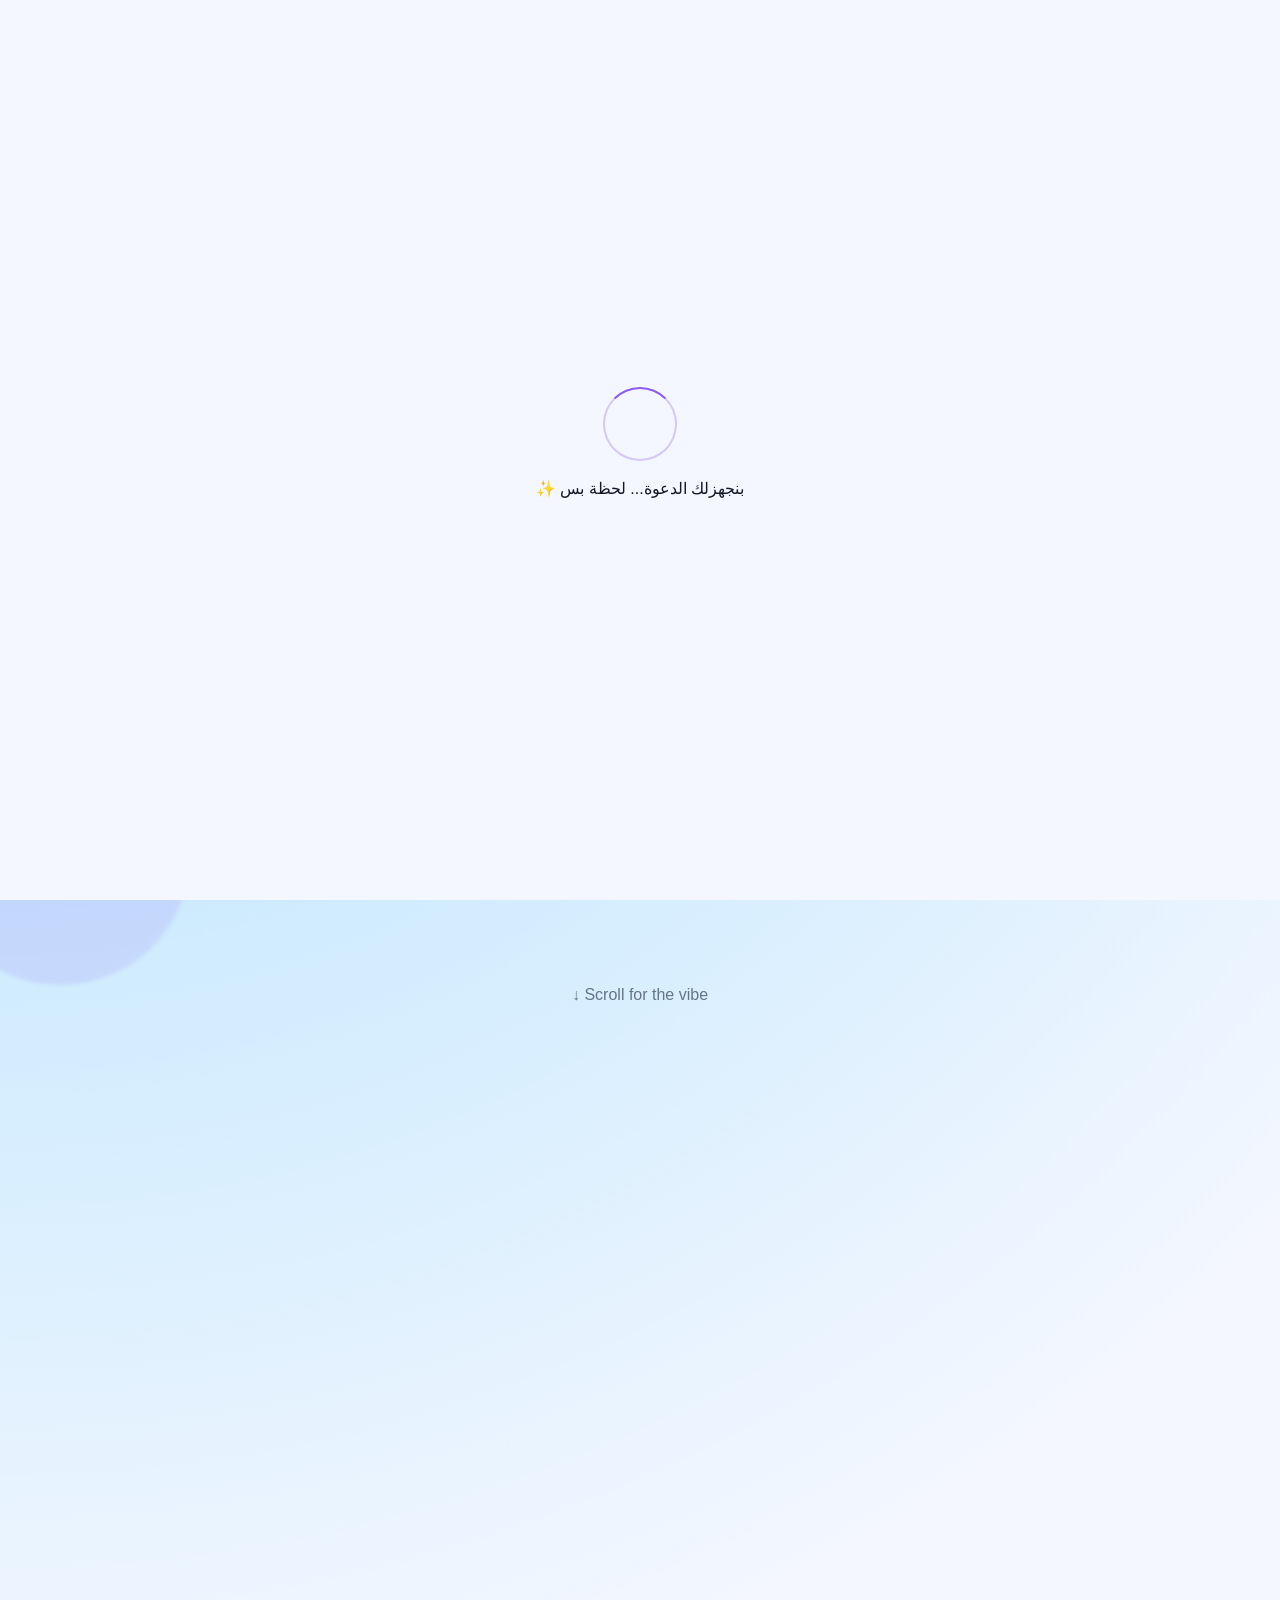
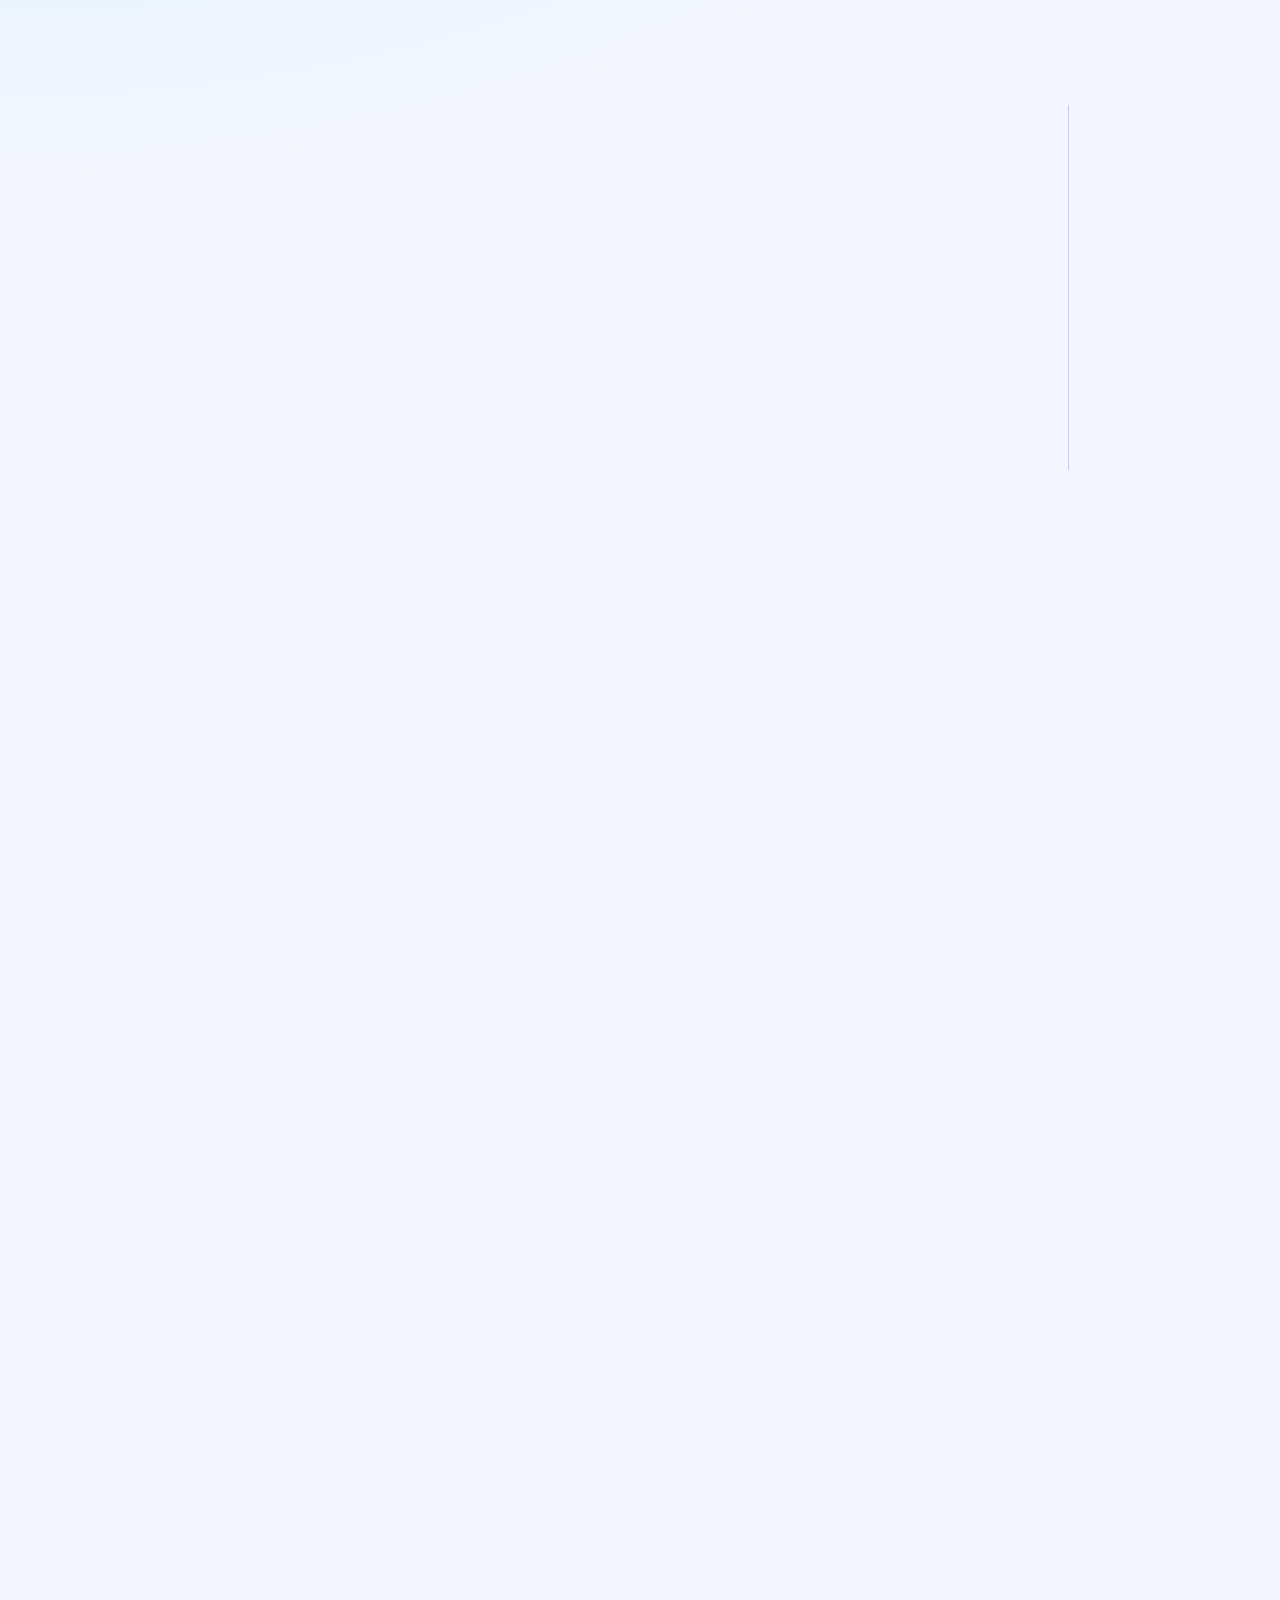
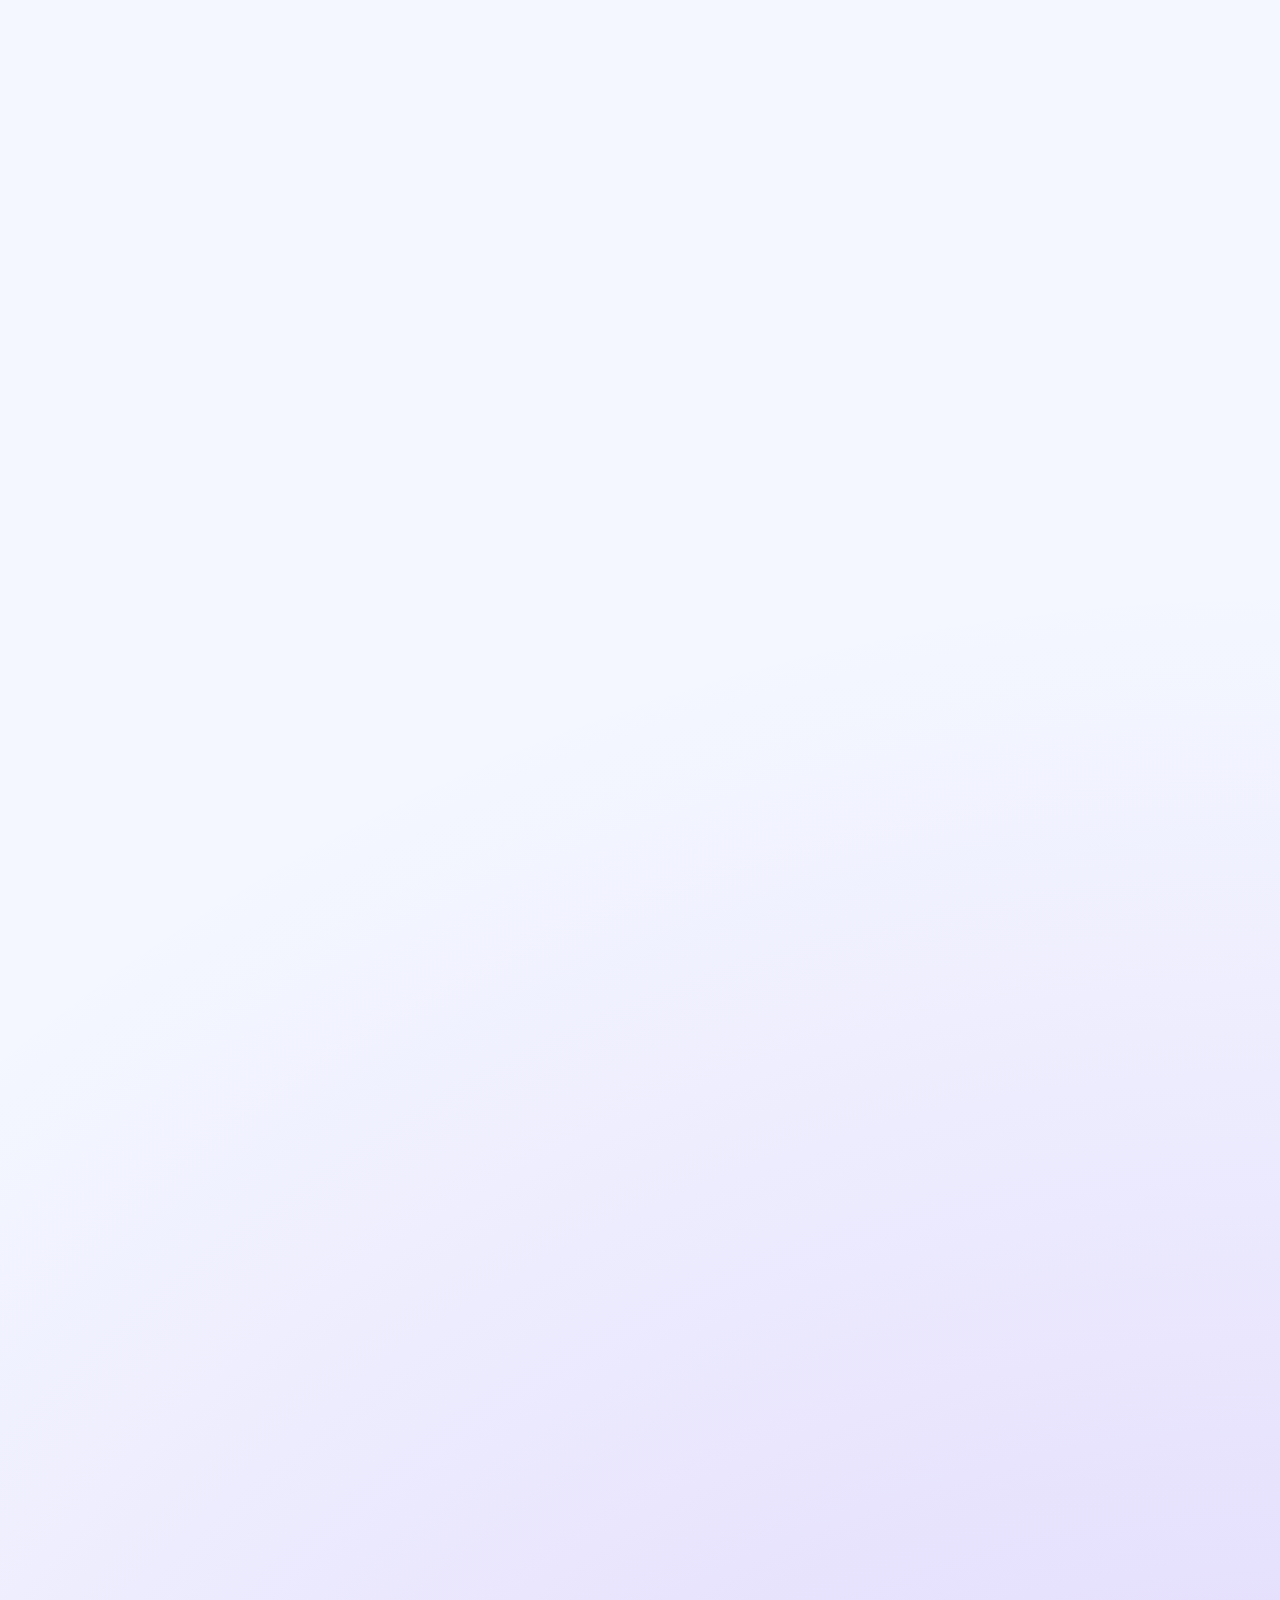
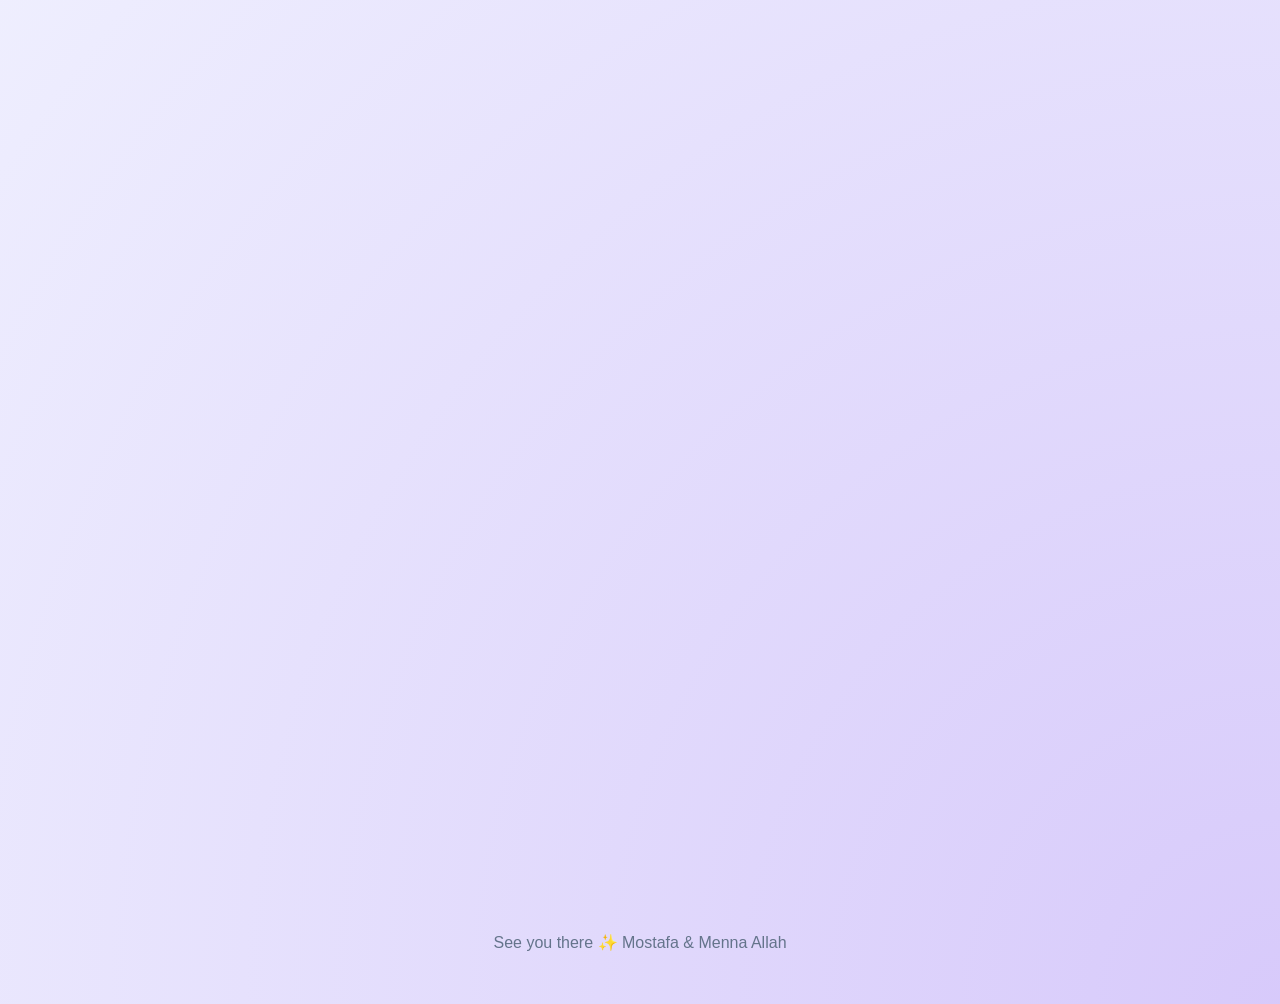
==== commit c37b4f0e: "feat(rsvp): save guest responses and add admin dashboard" ====
--- a/index.html
+++ b/index.html
@@ -58,7 +58,9 @@
         <div class="envelope-card reveal">
           <div class="envelope-flap"></div>
           <div class="invitation-card">
-            <span class="mini-label">Save the Date — مستنيينكم نولّع اليوم</span>
+            <span class="mini-label"
+              >Save the Date — مستنيينكم نولّع اليوم</span
+            >
             <h1 class="couple-title">
               <span class="name-line">Mostafa</span>
               <span class="amp-line">&</span>
@@ -92,7 +94,8 @@
           <span class="eyebrow">Save The Date</span>
           <h2>جهزوا نفسكم لليلة حلوة</h2>
           <p>
-            كل حاجة هنا: الـ Date، الـ Time، الـ Location، والـ Dress Code، وتأكيد الحضور في ثانية.
+            كل حاجة هنا: الـ Date، الـ Time، الـ Location، والـ Dress Code،
+            وتأكيد الحضور في ثانية.
           </p>
         </div>
       </section>
@@ -118,9 +121,7 @@
           <article class="timeline-item reveal">
             <span class="dot"></span>
             <h3>Next Chapter</h3>
-            <p>
-              دلوقتي بنبدأ chapter جديد، ووجودكم هو اللي هيخلي اليوم أحلى.
-            </p>
+            <p>دلوقتي بنبدأ chapter جديد، ووجودكم هو اللي هيخلي اليوم أحلى.</p>
           </article>
         </div>
       </section>
@@ -188,6 +189,10 @@
             <span>Time</span>
             <strong id="eventTimeText">09:00 PM</strong>
           </div>
+          <div class="detail-box venue-box">
+            <span>Venue</span>
+            <strong id="venueText">Grand Palace</strong>
+          </div>
           <div class="detail-box location-box">
             <span>Location</span>
             <strong id="addressText">Gehan Road, Qewaisna Center</strong>
@@ -203,7 +208,7 @@
               href="#"
               target="_blank"
               rel="noopener"
-               >Open Maps</a
+              >Open Maps</a
             >
             <button class="btn ghost" id="copyAddressBtn">Copy Location</button>
             <button class="btn soft" id="calendarBtn">Save Calendar</button>
@@ -217,7 +222,8 @@
           <span class="eyebrow">Dress Code</span>
           <h2>Dress Code يطلع جامد في الصور</h2>
           <p>
-            اختار لبسك براحتك، بس دي Palette شبابية وشيك وهتطلع حلوة جدًا في الصور.
+            اختار لبسك براحتك، بس دي Palette شبابية وشيك وهتطلع حلوة جدًا في
+            الصور.
           </p>
         </div>
 
@@ -259,13 +265,14 @@
           </article>
           <article class="feature-card reveal">
             <h3>Event Hashtag</h3>
-            <p>#Mostafa_Menna_Allah_Engagement<br />استخدموه في الصور والستوريز ✨</p>
+            <p>
+              #Mostafa_Menna_Allah_Engagement<br />استخدموه في الصور والستوريز
+              ✨
+            </p>
           </article>
           <article class="feature-card reveal">
             <h3>Photo Note</h3>
-            <p>
-              صور، اعمل mention، وخلينا نحتفظ بكل لحظة حلوة من اليوم.
-            </p>
+            <p>صور، اعمل mention، وخلينا نحتفظ بكل لحظة حلوة من اليوم.</p>
           </article>
         </div>
       </section>
@@ -301,14 +308,14 @@
 
           <label>
             Short Message
-            <textarea
-              id="guestNote"
-              placeholder="قولهم كلمة حلوة"></textarea>
+            <textarea id="guestNote" placeholder="قولهم كلمة حلوة"></textarea>
           </label>
 
-          <button class="btn primary wide" type="submit">
-            Confirm on WhatsApp 🚀
-          </button>
+          <button class="btn primary wide" id="rsvpSubmitBtn" type="submit">
+            Send RSVP ✨
+          </button>
+
+          <p class="rsvp-status" id="rsvpStatus"></p>
         </form>
       </section>
     </main>
@@ -323,6 +330,7 @@
       <p>See you there ✨ Mostafa & Menna Allah</p>
     </footer>
 
-    <script src="script.js?v=3"></script>
+    <script src="https://cdn.jsdelivr.net/npm/@supabase/supabase-js@2"></script>
+    <script src="script.js?v=4"></script>
   </body>
 </html>
--- a/style.css
+++ b/style.css
@@ -346,7 +346,11 @@
 }
 
 .btn.soft {
-  background: linear-gradient(135deg, rgba(139, 92, 246, 0.22), rgba(236, 72, 153, 0.18));
+  background: linear-gradient(
+    135deg,
+    rgba(139, 92, 246, 0.22),
+    rgba(236, 72, 153, 0.18)
+  );
   color: var(--deep);
 }
 
@@ -798,6 +802,8 @@
   color: var(--deep);
   line-height: 1.6;
   direction: ltr;
+  unicode-bidi: -webkit-isolate;
+  unicode-bidi: -moz-isolate;
   unicode-bidi: isolate;
 }
 
@@ -805,12 +811,14 @@
   grid-column: 1 / -1;
   padding: 10px 0 4px;
 }
+.venue-box,
 .location-box {
   grid-column: 1 / -1;
   text-align: center;
   direction: ltr;
 }
 
+.venue-box strong,
 .location-box strong {
   display: block;
   font-size: 22px;
@@ -826,6 +834,8 @@
   line-height: 1.7;
   font-weight: 600;
   direction: ltr;
+  unicode-bidi: -webkit-isolate;
+  unicode-bidi: -moz-isolate;
   unicode-bidi: isolate;
 }
 
@@ -1099,7 +1109,6 @@
   direction: ltr;
 }
 
-
 /* Youthful vibe touches */
 
 .mini-label {
@@ -1120,5 +1129,30 @@
 .detail-box,
 .dress-card,
 .feature-card {
-  transition: transform var(--transition), box-shadow var(--transition), border-color var(--transition);
-}
+  transition:
+    transform var(--transition),
+    box-shadow var(--transition),
+    border-color var(--transition);
+}
+
+.rsvp-status {
+  min-height: 24px;
+  margin: 14px 0 0;
+  text-align: center;
+  font-size: 15px;
+  font-weight: 700;
+}
+
+.rsvp-status.success {
+  color: #15803d;
+}
+
+.rsvp-status.error {
+  color: #dc2626;
+}
+
+#rsvpSubmitBtn:disabled {
+  cursor: wait;
+  opacity: 0.7;
+  transform: none;
+}
